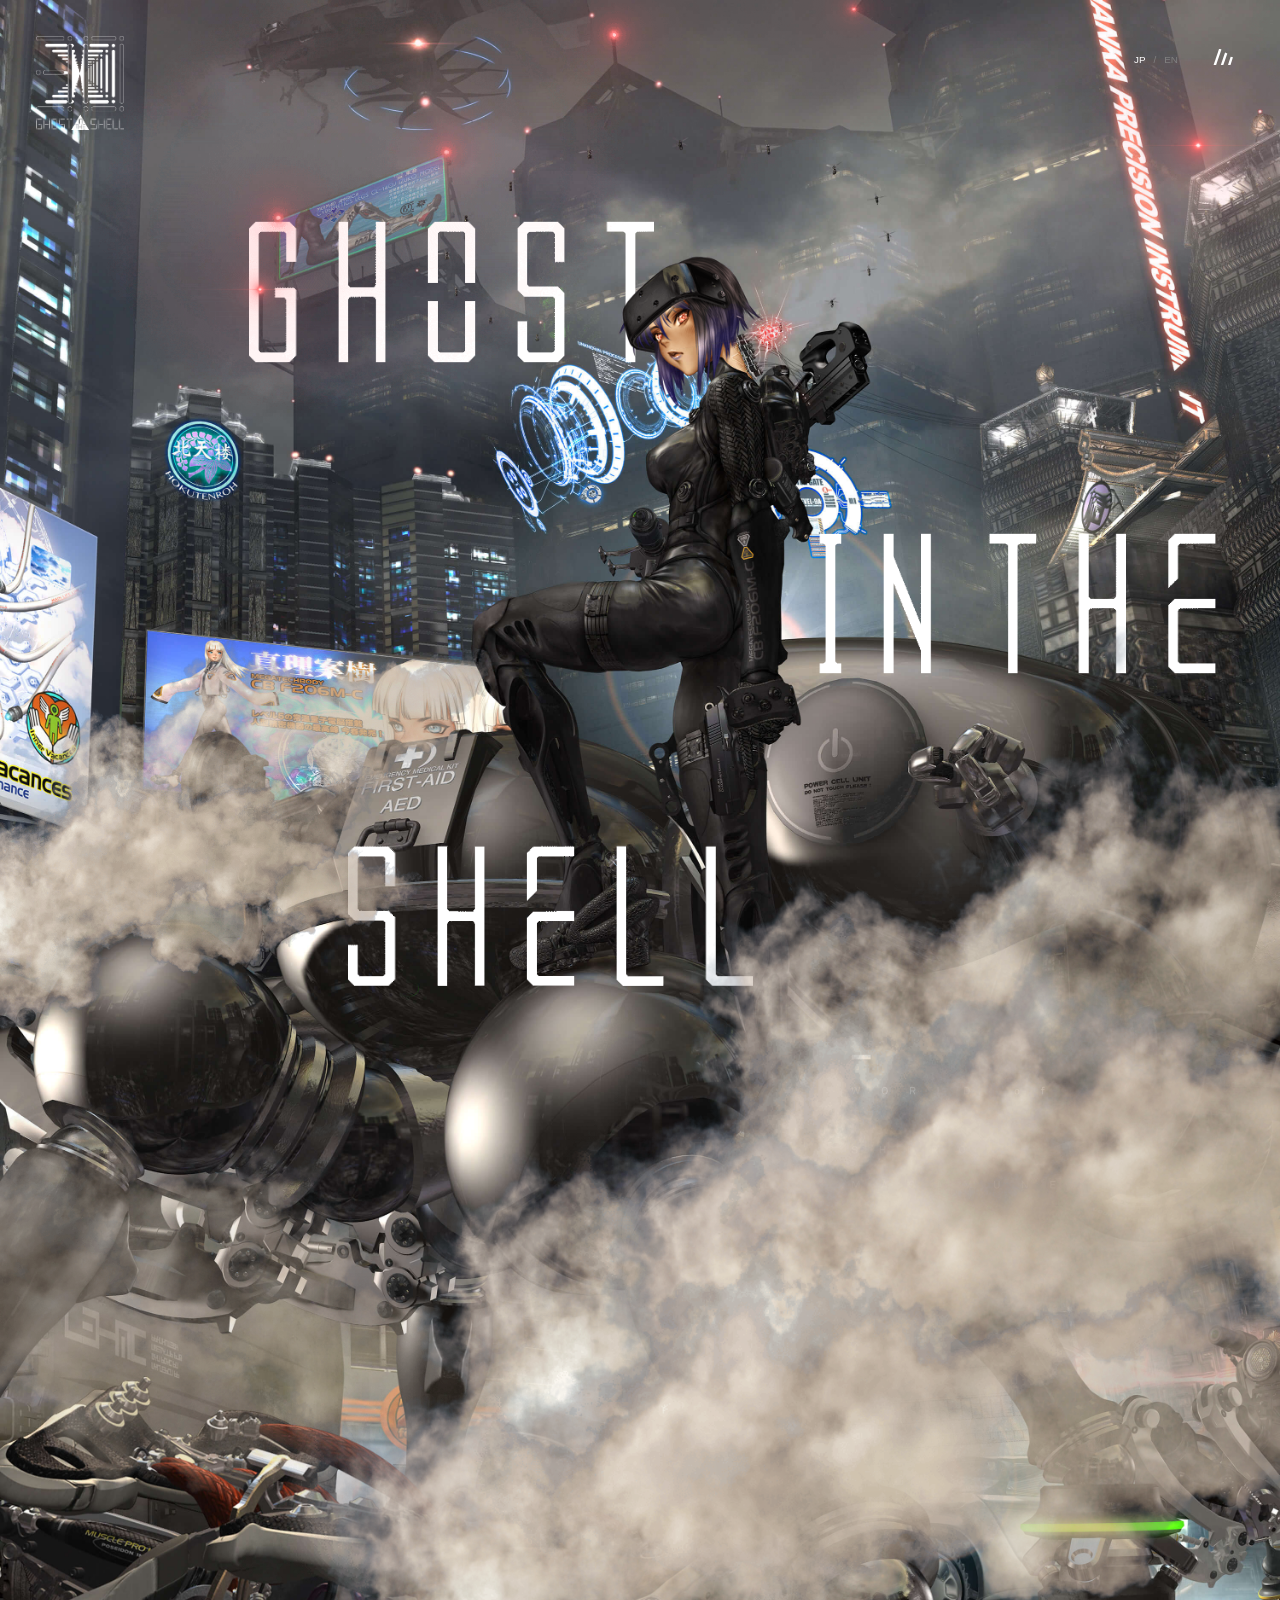
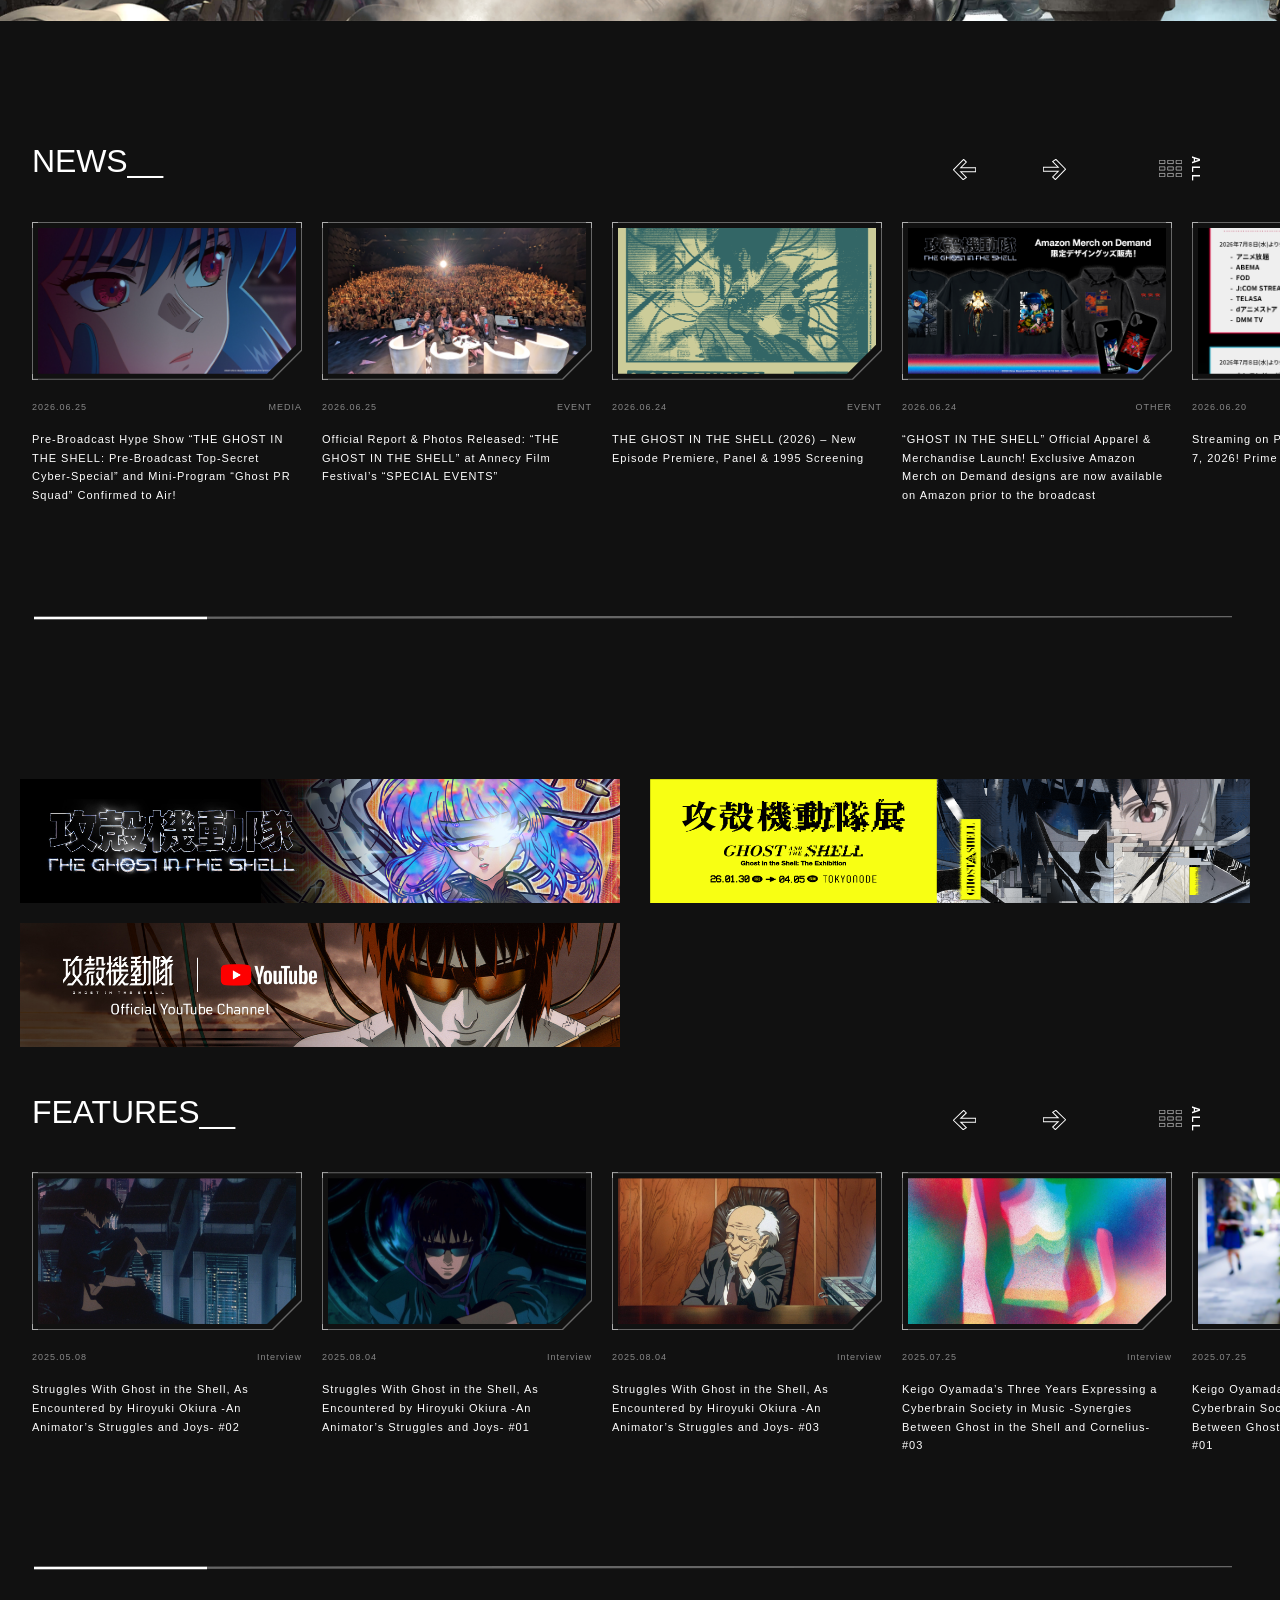
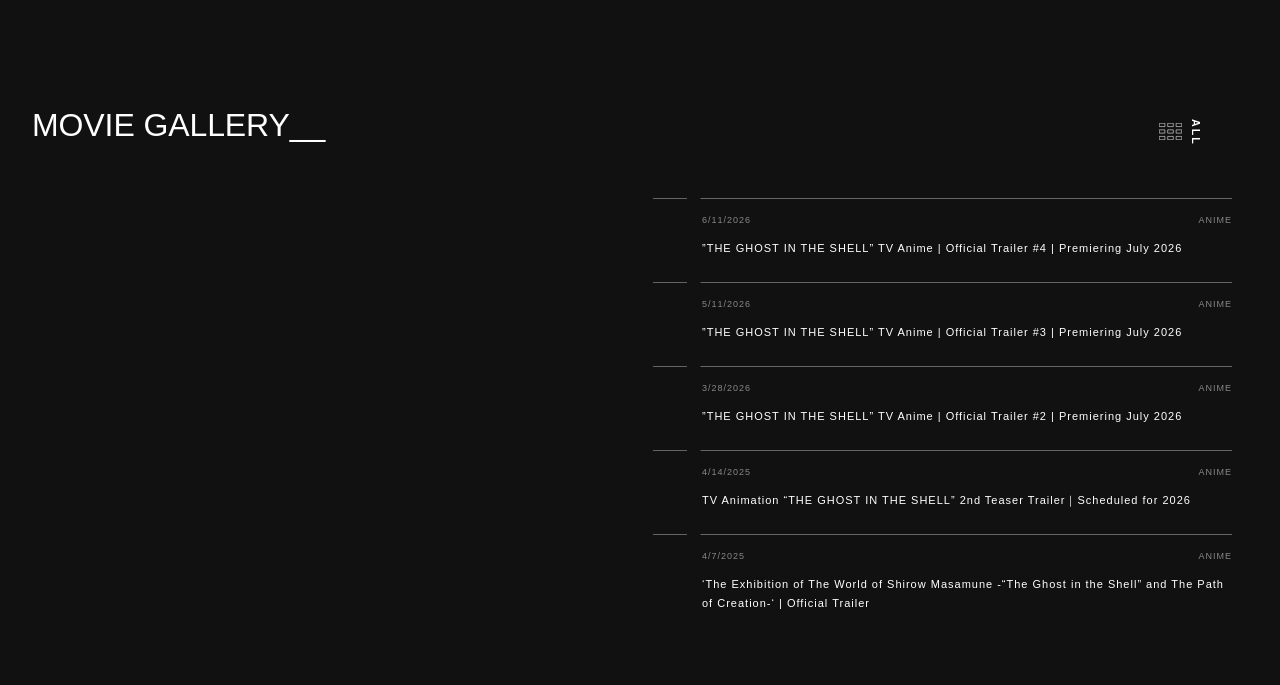
==== index.html @ 7738c3f9 "Add files via upload Initial commit" ====
<!DOCTYPE html>
<html lang="en">

<head>
    <meta charset="UTF-8">
    <meta name="viewport" content="width=device-width, initial-scale=1.0">
    <title>Ghost in the Shell Recreated</title>
    <link rel="stylesheet" href="styles.css">
    <link rel="preconnect" href="https://fonts.googleapis.com">
    <link rel="preconnect" href="https://fonts.gstatic.com" crossorigin>
    <link
        href="https://fonts.googleapis.com/css2?family=Inter:wght@200;400&family=Noto+Sans+JP:wght@400;700&family=Libre+Barcode+128&family=Syncopate:wght@400;700&display=swap"
        rel="stylesheet">
</head>
</head>

<body>

    <!-- шапка сайта    -->
    <header class="headbar">

        <!-- логотип    -->
        <a href=# class=logo>
            <img src="images/logo_30th.png" alt="logo">
        </a>

        <!-- переключатель языка и меню    -->
        <div class="headbuttons">

            <!-- переключатель языка    -->
            <div class="language_switcher">
                <ul>
                    <li><a href="index.html" class="lang_button active">JP</a></li>
                    <li>/</li>
                    <li><a href="en.html" class="lang_button">EN</a></li>
                </ul>
            </div>

            <!-- триггер меню    -->
            <div class="menu">
                <a href="#" class="menu_trigger">
                    <svg width="24" height="16">

                        <line x1="7.28" y1="0" x2="1.6" y2="16.8" stroke="white" stroke-width="2.4" />
                        <line x1="13.2" y1="4" x2="8.8" y2="16.8" stroke="white" stroke-width="2.4" />
                        <line x1="18.8" y1="8" x2="16" y2="16.8" stroke="white" stroke-width="2.4" />
                    </svg>
                </a>
            </div>

        </div>

    </header>

    <!-- обложка -->
    <div class="cover">
        <img class="covermain" src="images/main.jpg">
        <img class="headcover" src="images/parts1.png">
        <img class="lights1" src="images/01.png">
        <img class="lights2" src="images/02.png">
        <img class="lights3" src="images/03.png">
        <img class="lights4" src="images/04.png">
        <img class="lights5" src="images/05.png">
        <div class="title">
            <img class="ghost" src="images/glitch_frame_ghost.png" alt="title1">
            <img class="inthe" src="images/glitch_frame_inthe.png" alt="title2">
            <img class="shell" src="images/glitch_frame_shell.png" alt="title3">
        </div>
        <div class="minititle">
            <svg width="20" height="32">
                <line x1="0" y1="2" x2="19" y2="2" stroke="white" stroke-width="5" />
            </svg>
            <img class="worldof" src="images/worldof.png">
            <img class="shirow" src="images/shirow.png">
            <img class="masamune" src="images/masamune.png">
        </div>
        <div class="smogs">
            <img class="smog1" src="images/smog01.png">
            <img class="smog2" src="images/smog02.png">
            <img class="smog3" src="images/smog03.png">
            <img class="smog4" src="images/smog04.png">
        </div>
    </div>

    <!-- раздел новостей -->
    <section class="news">

        <div class="caruselblock">

            <div class="headofcarusel">
                <div class="htitle">
                    <h2>NEWS__</h2>
                </div>

                <div class="caruselbuttons">
                    <div class="caruselscrollbuttons">
                        <ul>
                            <li>
                                <a class="buttoncaruselprev">
                                    <img src="images/swiper_arrow_prev.svg">
                                </a>
                            </li>
                            <li>
                                <a class="buttoncaruselnext">
                                    <img src="images/swiper_arrow_next.svg">
                                </a>
                            </li>
                        </ul>
                    </div>
                    <div class="caruselcategories">
                        <a>
                            <img src="images/ico_news_article.svg">
                        </a>
                        <span class="caruselall">all</span>
                    </div>
                </div>
            </div>

            <div class="caruselfeed">

                <figure class="card">

                    <div class="cardframe">
                        <div class="cardframein">
                            <img src="images/yokoku_4.jpg">
                        </div>
                        <div class="squaretopright"></div>
                        <div class="squaretopleft"></div>
                        <div class="squarebottom"></div>
                    </div>

                    <figcaption class="cardcaption">
                        <div class="cardtopcaption">
                            <span>2026.06.25</span>
                            <span>MEDIA</span>
                        </div>
                        <p>
                            Pre-Broadcast Hype Show “THE GHOST IN THE SHELL: Pre-Broadcast Top-Secret Cyber-Special” and
                            Mini-Program “Ghost PR Squad” Confirmed to Air!
                        </p>
                    </figcaption>

                </figure>

                <figure class="card">

                    <div class="cardframe">
                        <div class="cardframein">
                            <img src="images/annecy_1.png">
                        </div>
                        <div class="squaretopright"></div>
                        <div class="squaretopleft"></div>
                        <div class="squarebottom"></div>
                    </div>

                    <figcaption class="cardcaption">
                        <div class="cardtopcaption">
                            <span>2026.06.25</span>
                            <span>EVENT</span>
                        </div>
                        <p>
                            Official Report & Photos Released: “THE GHOST IN THE SHELL” at Annecy Film Festival’s
                            “SPECIAL EVENTS”
                        </p>
                    </figcaption>

                </figure>

                <figure class="card">

                    <div class="cardframe">
                        <div class="cardframein">
                            <img src="images/gits-fliers26-4.png">
                        </div>
                        <div class="squaretopright"></div>
                        <div class="squaretopleft"></div>
                        <div class="squarebottom"></div>
                    </div>

                    <figcaption class="cardcaption">
                        <div class="cardtopcaption">
                            <span>2026.06.24</span>
                            <span>EVENT</span>
                        </div>
                        <p>
                            THE GHOST IN THE SHELL (2026) – New Episode Premiere, Panel & 1995 Screening
                        </p>
                    </figcaption>

                </figure>

                <figure class="card">

                    <div class="cardframe">
                        <div class="cardframein">
                            <img src="images/tgits_amzn_merch_ogp-B.png">
                        </div>
                        <div class="squaretopright"></div>
                        <div class="squaretopleft"></div>
                        <div class="squarebottom"></div>
                    </div>

                    <figcaption class="cardcaption">
                        <div class="cardtopcaption">
                            <span>2026.06.24</span>
                            <span>OTHER</span>
                        </div>
                        <p>
                            “GHOST IN THE SHELL” Official Apparel & Merchandise Launch! Exclusive Amazon Merch on Demand
                            designs are now available on Amazon prior to the broadcast
                        </p>
                    </figcaption>

                </figure>

                <figure class="card">

                    <div class="cardframe">
                        <div class="cardframein">
                            <img src="images/HLNJedBbAAAYYbq.jpeg">
                        </div>
                        <div class="squaretopright"></div>
                        <div class="squaretopleft"></div>
                        <div class="squarebottom"></div>
                    </div>

                    <figcaption class="cardcaption">
                        <div class="cardtopcaption">
                            <span>2026.06.20</span>
                            <span>ANIME</span>
                        </div>
                        <p>
                            Streaming on Prime Video Japan Starts July 7, 2026! Prime Video Trailer Revealed!
                        </p>
                    </figcaption>

                </figure>

                <figure class="card">

                    <div class="cardframe">
                        <div class="cardframein">
                            <img src="images/2606GATS_release01.png">
                        </div>
                        <div class="squaretopright"></div>
                        <div class="squaretopleft"></div>
                        <div class="squarebottom"></div>
                    </div>

                    <figcaption class="cardcaption">
                        <div class="cardtopcaption">
                            <span>2026.06.19</span>
                            <span>EVENT</span>
                        </div>
                        <p>
                            “The Ghost in the Shell Exhibition” Kansai Tour: New Merchandise Revealed!
                        </p>
                    </figcaption>

                </figure>

            </div>

            <div>
                <svg class="progressbar">
                    <line class="progressone" x1="2" y1="2" x2="1270"></line>
                    <line class="progresstwo" x1="2" y1="2" x2="175" y2="2"></line>
                </svg>
            </div>
        </div>

    </section>

    <!-- раздел основных ссылок -->
    <section class="links">
        <div class="linktable">
            <div class="firstlink">
                <img src="images/TGITS_banner_1160x240.jpg">
            </div>
            <div class="secondlink">
                <img src="images/image-1-1.png">
            </div>
            <div class="lastlink">
                <img src="images/youtube_banner-2.jpg">
            </div>
        </div>

    </section>

    <!-- раздел групп 
    <section class="series">
        <div class="htitle">
            <h2>SERIES__</h2>
        </div>

        <div class="seriesrow">
            <div class="oneofseries">
                <h3>ORIGINAL COMIC</h3>
                <h4>攻殻機動隊 THE GHOST IN THE SHELL（原作漫画）</h4>
                <img src="images/img01.jpg" width="300px">
            </div>
            <div class="oneofseries">
                <h3>GHOST IN THE SHELL / INNOCENCE</h3>
                <h4>GHOST IN THE SHELL / 攻殻機動隊 ／ イノセンス</h4>
                <img src="images/img02.jpg" width="300px">
            </div>
            <div class="oneofseries">
                <h3>STAND ALONE COMPLEX</h3>
                <h4>攻殻機動隊 STAND ALONE COMPLEX</h4>
                <img src="images/img03.jpg" width="300px">
            </div>
            <div class="oneofseries">
                <h3>ARISE</h3>
                <h4>攻殻機動隊ARISE</h4>
                <img src="images/img04.jpg" width="300px">
            </div>
            <div class="oneofseries">
                <h3>GHOST IN THE SHELL: SAC_2045</h3>
                <h4>攻殻機動隊 SAC_2045</h4>
                <img src="images/img05.jpg" width="300px">
            </div>
            <div class="oneofseries">
                <h3>THE GHOST IN THE SHELL</h3>
                <h4>攻殻機動隊 THE GHOST IN THE SHELL </h4>
                <img src="images/img06.jpg" width="300px">
            </div>
        </div>
    </section>-->

    <!-- раздел особенного-->
    <section class="features">

        <div class="caruselblock">

            <div class="headofcarusel">
                <div class="htitle">
                    <h2>FEATURES__</h2>
                </div>

                <div class="caruselbuttons">
                    <div class="caruselscrollbuttons">
                        <ul>
                            <li>
                                <a class="buttoncaruselprev">
                                    <img src="images/swiper_arrow_prev.svg">
                                </a>
                            </li>
                            <li>
                                <a class="buttoncaruselnext">
                                    <img src="images/swiper_arrow_next.svg">
                                </a>
                            </li>
                        </ul>
                    </div>
                    <div class="caruselcategories">
                        <a>
                            <img src="images/ico_news_article.svg">
                        </a>
                        <span class="caruselall">all</span>
                    </div>
                </div>
            </div>

            <div class="caruselfeed">

                <figure class="card">

                    <div class="cardframe">
                        <div class="cardframein">
                            <img src="images/okiura_GITS17.jpg">
                        </div>
                        <div class="squaretopright"></div>
                        <div class="squaretopleft"></div>
                        <div class="squarebottom"></div>
                    </div>

                    <figcaption class="cardcaption">
                        <div class="cardtopcaption">
                            <span>2025.05.08</span>
                            <span>Interview</span>
                        </div>
                        <p>
                            Struggles With Ghost in the Shell, As Encountered by Hiroyuki Okiura -An Animator’s
                            Struggles and Joys- #02
                        </p>
                    </figcaption>

                </figure>

                <figure class="card">

                    <div class="cardframe">
                        <div class="cardframein">
                            <img src="images/okiura_GITS18.jpg">
                        </div>
                        <div class="squaretopright"></div>
                        <div class="squaretopleft"></div>
                        <div class="squarebottom"></div>
                    </div>

                    <figcaption class="cardcaption">
                        <div class="cardtopcaption">
                            <span>2025.08.04</span>
                            <span>Interview</span>
                        </div>
                        <p>
                            Struggles With Ghost in the Shell, As Encountered by Hiroyuki Okiura -An Animator’s
                            Struggles and Joys- #01
                        </p>
                    </figcaption>

                </figure>

                <figure class="card">

                    <div class="cardframe">
                        <div class="cardframein">
                            <img src="images/okiura_GITS14.png">
                        </div>
                        <div class="squaretopright"></div>
                        <div class="squaretopleft"></div>
                        <div class="squarebottom"></div>
                    </div>

                    <figcaption class="cardcaption">
                        <div class="cardtopcaption">
                            <span>2025.08.04</span>
                            <span>Interview</span>
                        </div>
                        <p>
                            Struggles With Ghost in the Shell, As Encountered by Hiroyuki Okiura -An Animator’s
                            Struggles and Joys- #03
                        </p>
                    </figcaption>

                </figure>

                <figure class="card">

                    <div class="cardframe">
                        <div class="cardframein">
                            <img src="images/JIBUNGAINAI.jpg">
                        </div>
                        <div class="squaretopright"></div>
                        <div class="squaretopleft"></div>
                        <div class="squarebottom"></div>
                    </div>

                    <figcaption class="cardcaption">
                        <div class="cardtopcaption">
                            <span>2025.07.25</span>
                            <span>Interview</span>
                        </div>
                        <p>
                            Keigo Oyamada’s Three Years Expressing a Cyberbrain Society in Music -Synergies Between
                            Ghost in the Shell and Cornelius- #03
                        </p>
                    </figcaption>

                </figure>

                <figure class="card">

                    <div class="cardframe">
                        <div class="cardframein">
                            <img src="images/GITS-ARISE-MV.jpg">
                        </div>
                        <div class="squaretopright"></div>
                        <div class="squaretopleft"></div>
                        <div class="squarebottom"></div>
                    </div>

                    <figcaption class="cardcaption">
                        <div class="cardtopcaption">
                            <span>2025.07.25</span>
                            <span>Interview</span>
                        </div>
                        <p>
                            Keigo Oyamada’s Three Years Expressing a Cyberbrain Society in Music -Synergies Between
                            Ghost in the Shell and Cornelius- #01 </p>
                    </figcaption>

                </figure>

                <figure class="card">

                    <div class="cardframe">
                        <div class="cardframein">
                            <img src="images/CORNELIUS-scaled.jpg">
                        </div>
                        <div class="squaretopright"></div>
                        <div class="squaretopleft"></div>
                        <div class="squarebottom"></div>
                    </div>

                    <figcaption class="cardcaption">
                        <div class="cardtopcaption">
                            <span>2025.07.25</span>
                            <span>Interview</span>
                        </div>
                        <p>
                            Keigo Oyamada’s Three Years Expressing a Cyberbrain Society in Music -Synergies Between
                            Ghost in the Shell and Cornelius- #02
                        </p>
                    </figcaption>

                </figure>
            </div>

            <div>
                <svg class="progressbar">
                    <line class="progressone" x1="2" y1="2" x2="1270"></line>
                    <line class="progresstwo" x1="2" y1="2" x2="175" y2="2"></line>
                </svg>
            </div>
        </div>

    </section>

    <!-- раздел галерея -->
    <section class="gallery">
        <div class="caruselblock">
            <div class="headofcarusel">
                <div class="htitle">
                    <h2>MOVIE GALLERY__</h2>
                </div>
                <div class="caruselbuttons">
                    <div class="caruselscrollbuttons">
                        <div class="caruselcategories">
                            <a>
                                <img src="images/ico_news_article.svg">
                            </a>
                            <span class="caruselall">all</span>
                        </div>
                    </div>
                </div>
            </div>

            <div class="videochoose">
                <div class="video">
                    <iframe src="https://www.youtube.com/embed/2OGEOg3bbIc?si=GJ-wbDVOXFB9ADxf"
                        title="YouTube video player" frameborder="0"
                        allow="accelerometer; autoplay; clipboard-write; encrypted-media; gyroscope; picture-in-picture; web-share"
                        referrerpolicy="strict-origin-when-cross-origin" allowfullscreen></iframe>
                </div>
                <div class="choose">
                    <div class="lineblack">
                        <svg>
                            <line class="blackline" x1="1" y1="0" x2="1" y2="100%"></line>
                        </svg>
                    </div>
                    <svg class="linechoose">
                        <line class="chooseline" x1="1" y1="2" x2="100%" y2="2"></line>
                    </svg>
                    <div class="choosecaption">
                        <div class="choosetopcaption">
                            <span>6/11/2026</span>
                            <span>ANIME</span>
                        </div>
                        <p>
                            ”THE GHOST IN THE SHELL” TV Anime | Official Trailer #4 | Premiering July 2026
                        </p>
                    </div>
                    <svg class="linechoose">
                        <line class="chooseline" x1="1" y1="2" x2="100%" y2="2"></line>
                    </svg>
                    <div class="choosecaption">
                        <div class="choosetopcaption">
                            <span>5/11/2026</span>
                            <span>ANIME</span>
                        </div>
                        <p>
                            ”THE GHOST IN THE SHELL” TV Anime | Official Trailer #3 | Premiering July 2026
                        </p>
                    </div>
                    <svg class="linechoose">
                        <line class="chooseline" x1="1" y1="2" x2="100%" y2="2"></line>
                    </svg>
                    <div class="choosecaption">
                        <div class="choosetopcaption">
                            <span>3/28/2026</span>
                            <span>ANIME</span>
                        </div>
                        <p>
                            ”THE GHOST IN THE SHELL” TV Anime | Official Trailer #2 | Premiering July 2026
                        </p>
                    </div>
                    <svg class="linechoose">
                        <line class="chooseline" x1="1" y1="2" x2="100%" y2="2"></line>
                    </svg>
                    <div class="choosecaption">
                        <div class="choosetopcaption">
                            <span>4/14/2025</span>
                            <span>ANIME</span>
                        </div>
                        <p>
                            TV Animation “THE GHOST IN THE SHELL” 2nd Teaser Trailer｜Scheduled for 2026
                        </p>
                    </div>
                    <svg class="linechoose">
                        <line class="chooseline" x1="1" y1="2" x2="100%" y2="2"></line>
                    </svg>
                    <div class="choosecaption">
                        <div class="choosetopcaption">
                            <span>4/7/2025</span>
                            <span>ANIME</span>
                        </div>
                        <p>
                            ‘The Exhibition of The World of Shirow Masamune -“The Ghost in the Shell” and The Path of
                            Creation-‘ | Official Trailer
                        </p>
                    </div>

                </div>

            </div>
        </div>
    </section>

</body>

</html>
---- styles.css ----
body {
    margin: 0;
    font-family: 'Arial', sans-serif;
    background-color: rgb(17, 17, 17);
    min-height: 3000px;
    padding: 0;
}

/* верхняя панель */
.headbar { 
    position: fixed;
    top: 0;
    left: 0;
    width: 100%;
    box-sizing: border-box;
    height: auto;
    padding: 35.5px 35.5px;
    display: flex;
    justify-content: space-between;
    align-items: top;
    z-index: 1000;
}

.logo img{ 
    position: relative;
    display: block;
    height: 10.5vh;
    width: auto;
}

.headbuttons { 
    position: relative;
    display: flex;
    gap: 35px;
    padding-top: 13px;
    padding-right: 7.5px;
    height: 5vh;
}

.language_switcher ul { 
    position: relative;
    list-style: none;
    margin: 0;
    padding: 0;
    display: flex;
    gap: 8px;
    align-items: center;
    font-size: 1.1vh;
    color: rgb(129, 129, 129);
    padding-top: 5px;
}

.lang_button { 
    color: rgb(129, 129, 129);
    text-decoration: none;
}

.lang_button.active { 
    color: rgb(255, 255, 255);
}


/* постер */
.cover { 
    position: relative;
    width: 100%;
    display: inline-block;
    overflow: hidden;
}

.covermain {
    display: block;
    width: 100%;
    height: auto;
    z-index: 1;
}

.headcover {
    position: absolute;
    top: 0%;
    width: 100%;
    z-index: 3;
}


/* Лампы */
.lights1 {
    position: absolute;
    top: 0%;
    width: 100%;
    z-index: 3;
    animation: 3s blinkfirst infinite;
}

.lights2 {
    position: absolute;
    top: 0%;
    width: 100%;
    z-index: 3;
    animation: 3s blinksecond infinite;
}

.lights3 {
    position: absolute;
    top: 0%;
    width: 100%;
    z-index: 3;
    animation: 3s blinkfirstfast infinite;
}

.lights4 {
    position: absolute;
    top: 0%;
    width: 100%;
    z-index: 3;
    animation: 3s blinksecondfast infinite;
}

.lights5 {
    position: absolute;
    top: 0%;
    width: 100%;
    z-index: 3;
    animation: 3s blinkfirst infinite;
}

@keyframes blinkfirst {
    0%, 35%, 100% {
        opacity: 0%;
    }
    10%  {
        opacity: 100%;
    }
}

@keyframes blinkfirstfast {
    0%, 50%, 87%, 100% {
        opacity: 0%;
    }
    67%  {
        opacity: 100%;
    }
}

@keyframes blinksecond {
    20%, 80%{
        opacity: 0%;    
    }
    90% {
        opacity: 100%;
    }
}

@keyframes blinksecondfast {
    0%, 40%, 75%, 100%{
        opacity: 0%;    
    }
    50% {
        opacity: 100%;
    }
}


/* Надпись ghost in the shell */
.title {
    position: absolute;
    top: 50%;
    left: 50%;
    transform: translate(-50%, -63%);
    z-index: 2;
    display: flex;
    flex-direction: column;
    align-items: center;
}

.title img {
    position: relative;
    width: 63.3%;
    margin-bottom: 26.5%;
}

.ghost {
    position: relative;
    left: -29.5%;
}

.inthe {
    position: relative;
    right: -59%;
}

.shell {
    position: relative;
    left: -14%
}

.minititle {
    position: absolute;
    top: 69.2%;
    left: 74.5%;
    transform: translate(-50%, -50%);
    z-index: 2;
    display: flex;
    flex-direction: column;
    align-items: left;
    width: 16%;
}

.minititle img {
    position: relative;
}

.worldof {
    position: relative;
    margin-bottom: 25%;
}

.shirow {
    position: relative;
    margin-bottom: 13%;
}


/* Дым */
.smogs {
    position: absolute;
    z-index: 4;            
    top: 0;
    left: 0;
    width: 100%;
    height: 100%;          
    pointer-events: none;  

}

.smog1 {
    position: absolute;    
    bottom: -2%;          
    left: -29%;            
    width: 73%;            
    height: auto;          
    transform: rotate(42deg);   
    animation: 7s smoganim infinite;      
}

.smog2 {
    position: absolute;    
    bottom: 35%;          
    left: -10.5%;            
    width: 50%;            
    height: auto;                
    animation: 5s smoganim2 infinite;      
}

.smog3 {
    position: absolute;  
    top: 38%;
    left: 20%;
    width: 120%;            
    height: auto;           
    animation: 10s smoganim3 infinite;      
}

.smog4 {
    position: absolute;  
    top: 53%;
    left: 13%;
    width: 120%;            
    height: auto;             
    animation: 8s smoganim4 infinite;      
}

@keyframes smoganim {
    0%, 100% {
        opacity: 50%;
    }
    50%  {
        opacity: 100%;
    }
}

@keyframes smoganim2 {
    0%, 100% {
        opacity: 10%;
    }
    50%  {
        opacity: 35%;
    }
}

@keyframes smoganim3 {
    0%, 100% {
        opacity: 15%;
    }
    50%  {
        opacity: 35%;
    }
}

@keyframes smoganim4 {
    0%, 100% {
        opacity: 10%;
    }
    50%  {
        opacity: 35%;
    }
}


/* Новости */
.news {
    position: relative;
    width: 100%;
    padding: 92px 27px;
    overflow: hidden;
    height: 550px;
}

.caruselblock {
    position: relative;
    width: 100%;
    margin: 0 auto;
    box-sizing: border-box;
    max-width: 1270px;
}

.headofcarusel {
    display: flex;
    justify-content: space-between;
    align-items: center;
    position: relative;
    padding-right: 90px;
    gap: 350px
}

.htitle {
    position: relative;
    display: flex;
    align-items: center;
    margin-bottom: 15px;
    color: white;
}

.htitle h2 {
    font-family: "Syncopate",sans-serif;
    font-size: 24pt;
    font-weight: 500;
    letter-spacing: -0.1px;
}

.caruselbuttons {
    position: relative;
    display: flex;
    align-items: center;
    gap: 70px;
    flex-shrink: 0;
    color: white;
}

.caruselscrollbuttons ul {
    font-size: 0;
    display: flex;
    list-style: none;
    margin: 0;
    padding: 0;
    gap: 45px;
}

.caruselscrollbuttons img {
    width: 50%;
    height: auto;
}

.caruselcategories {
    display: flex;
}

.caruselcategories img {
    width: 55%;
    transform: translate(0px, 4px);
}

.caruselall {
    text-transform: uppercase;
    font-size: 8pt;
    font-weight: 700;
    writing-mode: vertical-lr;
    transform: translate(-10px);
    letter-spacing: 2px;
}

.caruselfeed {
    display: flex;
    justify-content: flex-start;
    gap: 20px;
    overflow-x: visible;
}

.card {
    margin: 0;
    color: white;
    font-family: sans-serif;
    flex-shrink: 0;
    width: 270px;
}

.cardframe {
    position: relative;
    background-color: #666;
    padding: 1px;
    margin-bottom: 20px;
    clip-path: polygon(0 0, 100% 0, 100% calc(100% - 29px), calc(100% - 29px) 100%, 0 100%);
}

.cardframein {
    background-color: rgb(17, 17, 17);
    padding: 5px;
    clip-path: polygon(0 0, 100% 0, 100% calc(100% - 29px), calc(100% - 29px) 100%, 0 100%);
}

.cardframein img {
    display: block;
    width: 100%;
    height: 145.8px;
    object-fit: cover;
    clip-path: polygon(0 0, 100% 0, 100% calc(100% - 29px), calc(100% - 29px) 100%, 0 100%);
}

.squaretopright {
    border: none;
    border-top: 1px solid rgb(174, 174, 174);
    border-right: 1px solid rgb(174, 174, 174);
    position: absolute;
    width: 5px;
    height: 5px;
    z-index: 10;
    top: 0;
    right: 0;
}

.squaretopleft {
    border: none;
    border-top: 1px solid rgb(174, 174, 174);
    border-left: 1px solid rgb(174, 174, 174);
    position: absolute;
    width: 5px;
    height: 5px;
    z-index: 10;
    top: 0;
    left: 0;
}

.squarebottom {
    border: none;
    border-bottom: 1px solid rgb(174, 174, 174);
    border-left: 1px solid rgb(174, 174, 174);
    position: absolute;
    width: 5px;
    height: 5px;
    z-index: 10;
    bottom: 0;
    left: 0;
}

.cardtopcaption {
    display: flex;
    justify-content: space-between;
    color: #888;
    font-size: 9px;
    margin-bottom: 15px;
}

.cardcaption {
    font-size: 11px;
    font-weight: normal;
    line-height: 1.7;
    letter-spacing: 1px;
    margin: 0;
}

.progressbar {
    width: 1200px;
    height: 10px;
    padding: 100px 0px;
}

.progressone {
    stroke: #666;
    stroke-width: 2.4;
}

.progresstwo {
        stroke: white;
    stroke-width: 2.4;
}

/* ссылки */
.links {
    position: relative;
    width: 100%;
    overflow: hidden;
    display: flex;
    justify-content: center;
    align-items: center;
    box-sizing: border-box;
    padding: 20px;
}

.linktable {
    display: grid;
    grid-template-columns: repeat(2, 1fr);
    gap: 20px;
    width: 100%;
    max-width: 1270px;
}

.linktable img {
    width: 100%;
    max-width: 600px;
    height: auto;
    display: block;
}

/* группы 
.series {
    width: 100%;
    padding: 130px 27px;
    overflow: hidden;
}

.seriesrow {
    display: grid;
}

.oneofseries {
    display: flex;
}*/


/* Особое */
.features {
    width: 100%;
    padding: 0px 27px;
    overflow: hidden;
}


/* Галерея */
.gallery {
    width: 100%;
    padding: 0px 27px;
    overflow: hidden;
}

.videochoose {
    display: flex;
    height: 500px;
    gap: 40px;
}

.video {
    flex: 1;
    display: block;
}

.video iframe{
    width: 100%;
    aspect-ratio: 16 / 9;
}

.choose {
    flex: 1;
    overflow: hidden;
    position: relative;
    padding-right: 70px;
}

.linechoose {
    width: 100%;
    height: 2px;
}

.chooseline {
    width: 600px;
    height: 2px;
    stroke: rgb(129, 129, 129);
    stroke-width: 1.5;
}

.choosetopcaption {
    display: flex;
    justify-content: space-between;
    color: #888;
    font-size: 9px;
}

.choosecaption {
    font-size: 11px;
    font-weight: normal;
    line-height: 1.7;
    letter-spacing: 1px;
    margin: 10px 0px 0px 50px;
    color: white;
}

.lineblack {
    position: absolute;
    width: 40px;
    height: 100%;
    top: 0;
    left: 35px;
    z-index: 10;
}

.lineblack svg {
    width: 100%;
    height: 100%;
    display: block;
}

.blackline {
    stroke: rgb(17, 17, 17);
    stroke-width: 25;
}
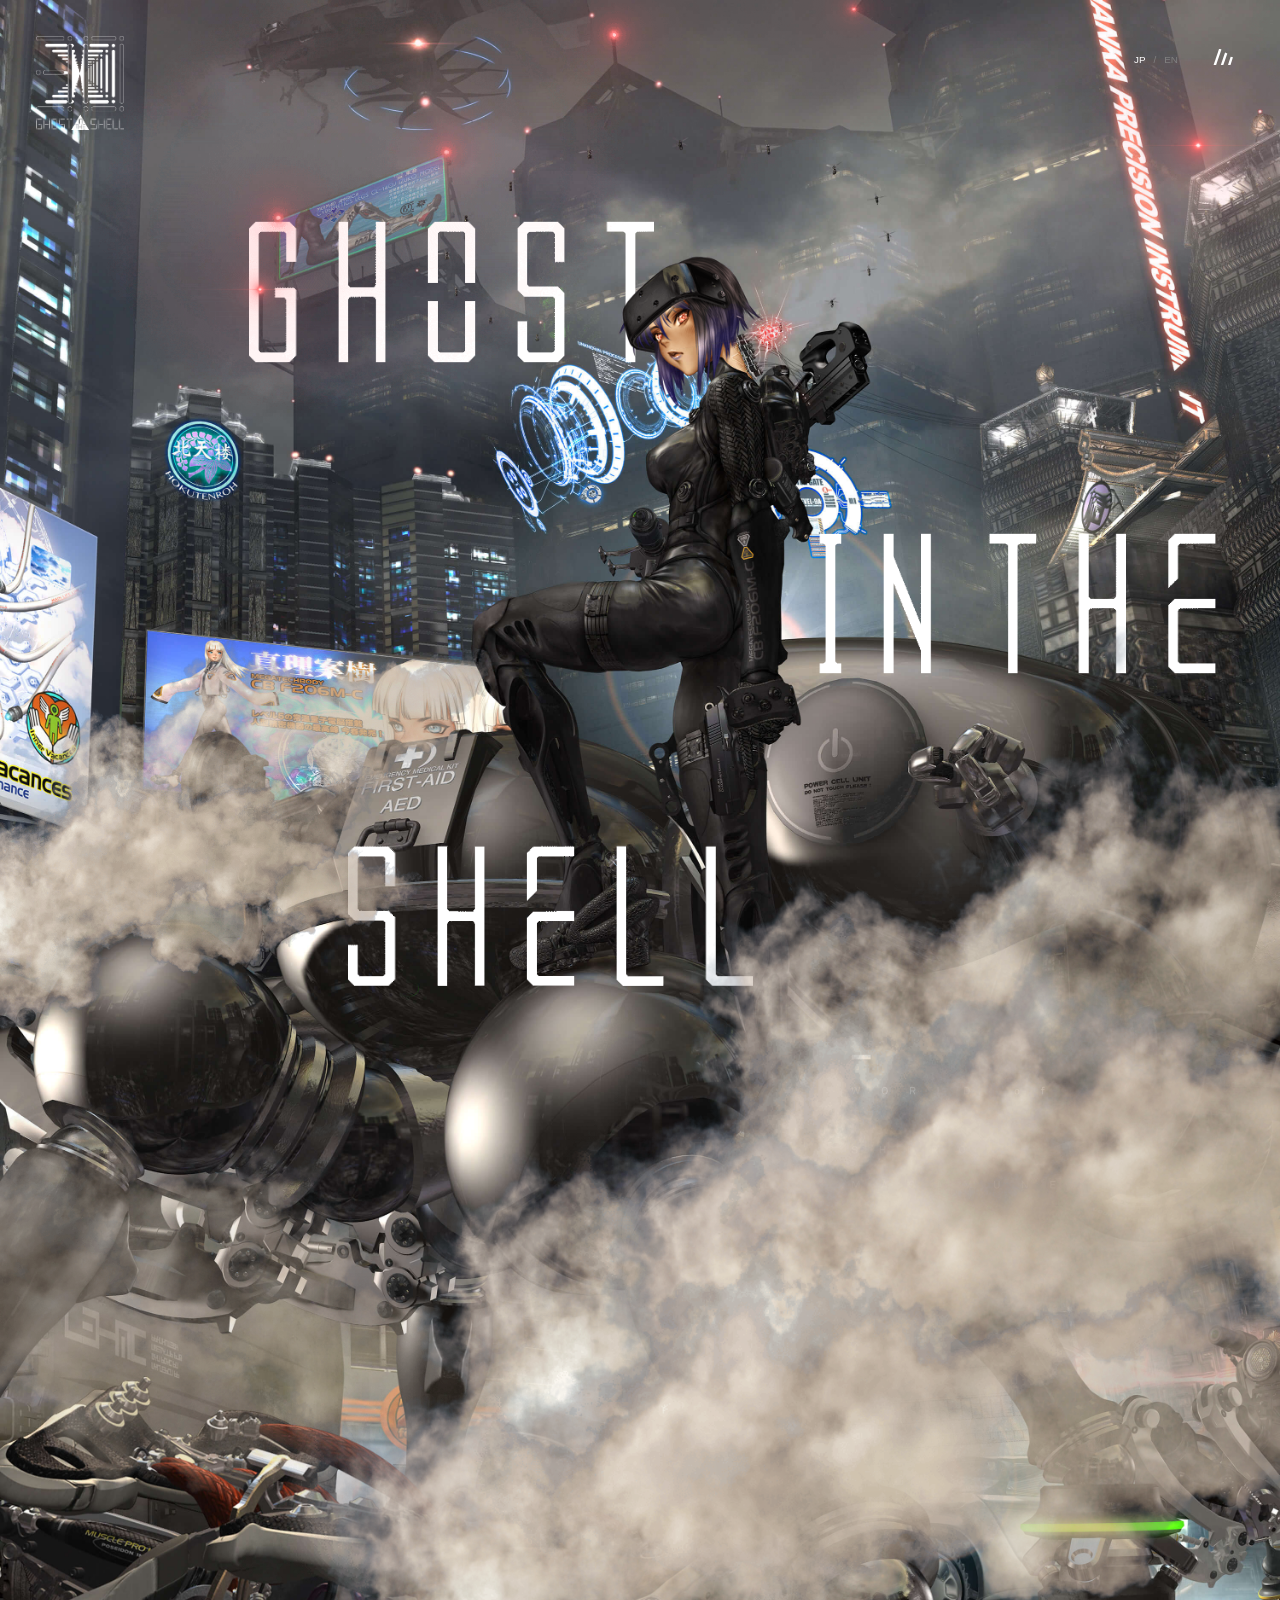
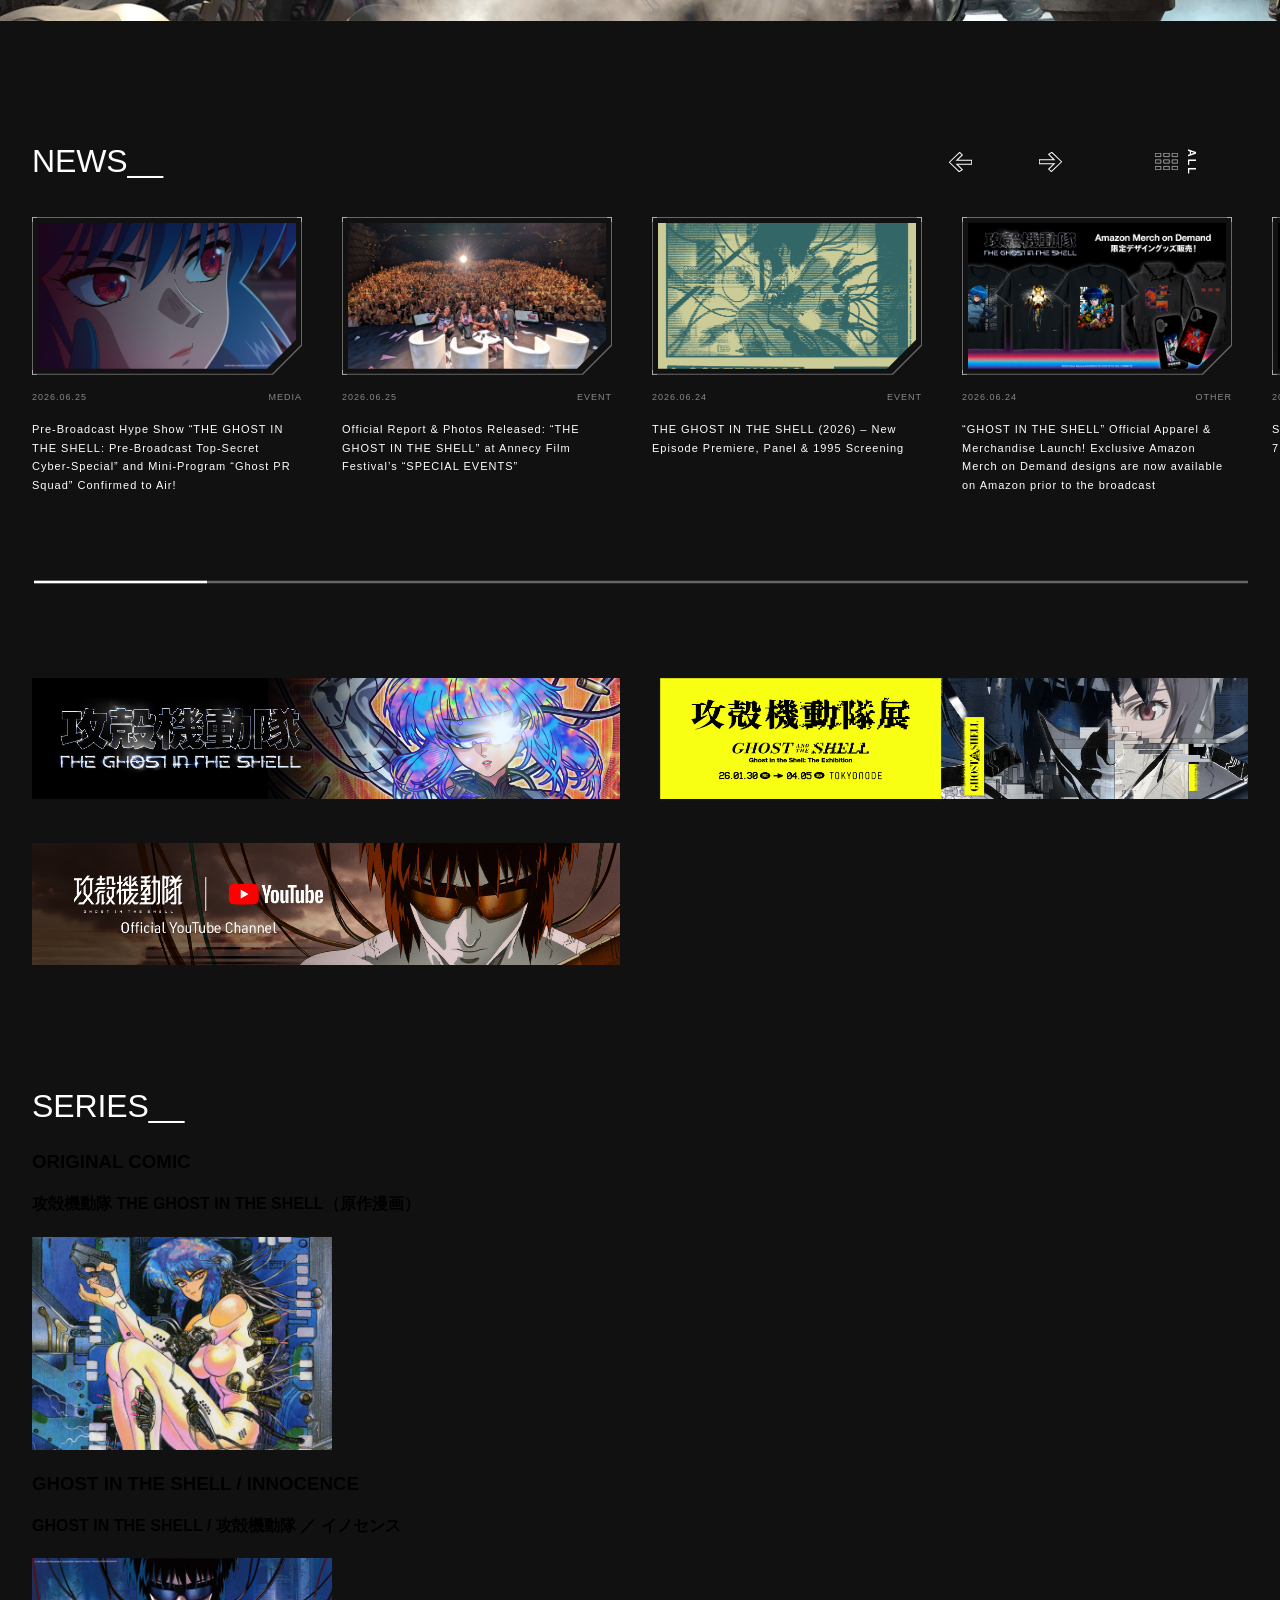
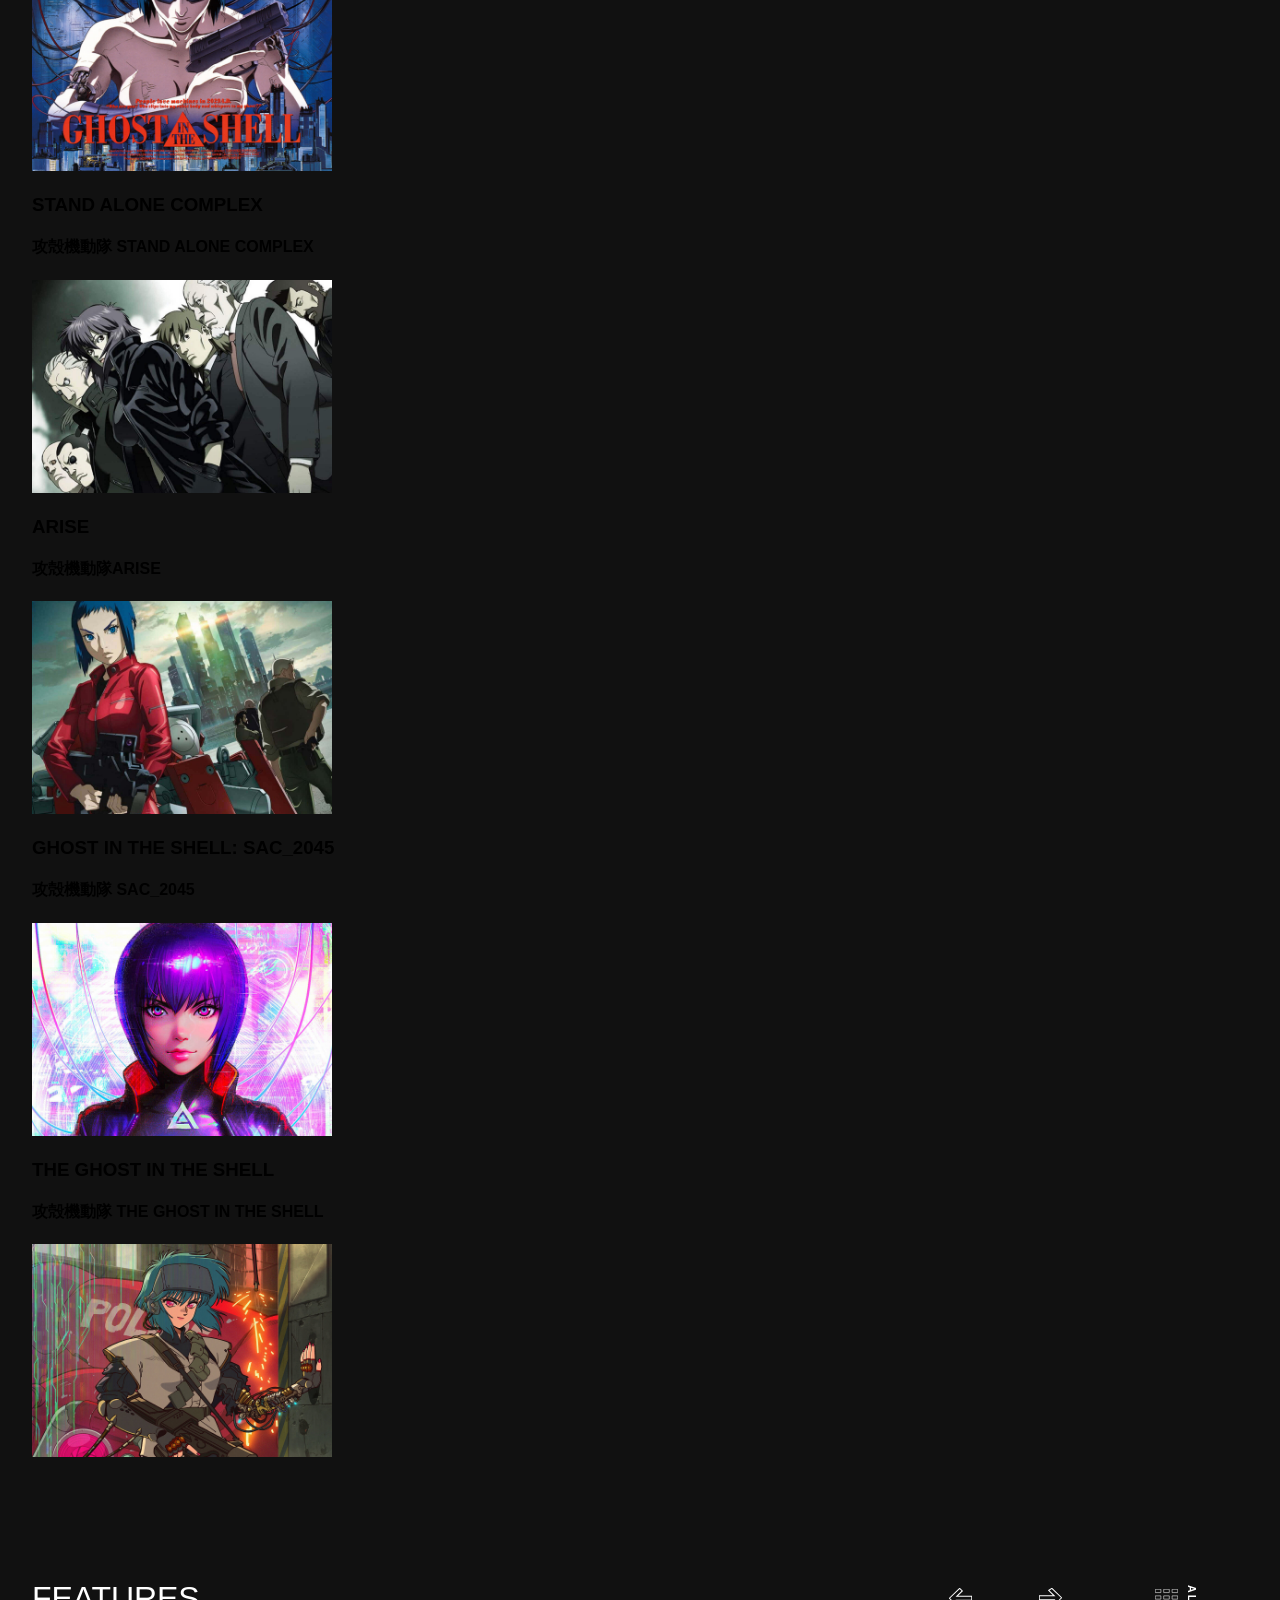
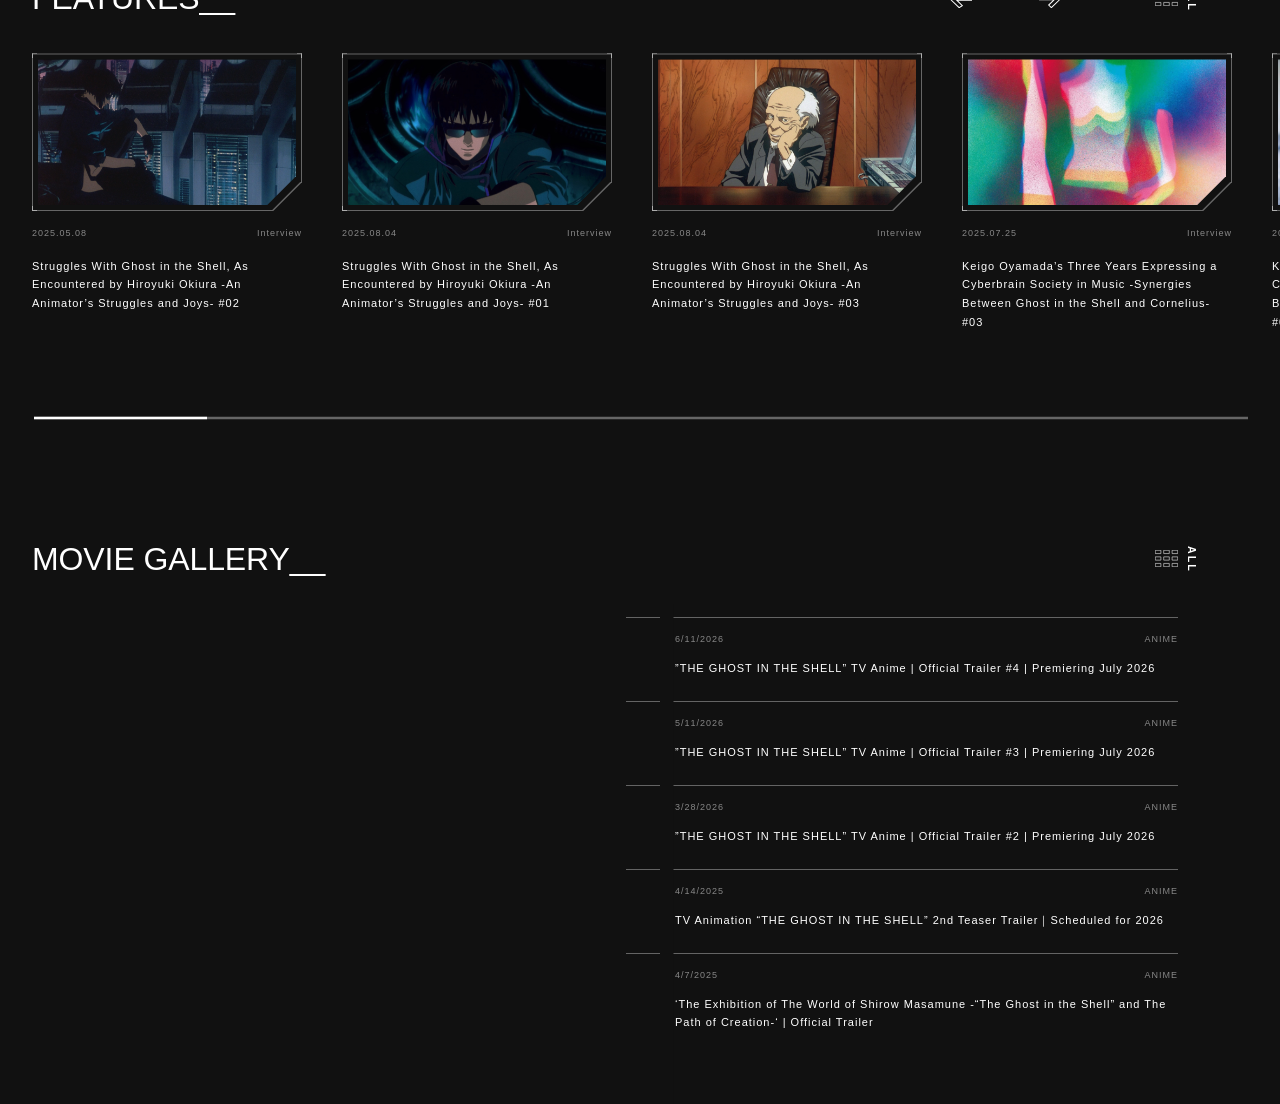
==== commit 9a66964e: "Add files via upload Improvements:  -The code has become cleaner and more readable, thx gemini. -E" ====
--- a/index.html
+++ b/index.html
@@ -12,22 +12,15 @@
         href="https://fonts.googleapis.com/css2?family=Inter:wght@200;400&family=Noto+Sans+JP:wght@400;700&family=Libre+Barcode+128&family=Syncopate:wght@400;700&display=swap"
         rel="stylesheet">
 </head>
-</head>
 
 <body>
 
-    <!-- шапка сайта    -->
+    <!-- фиксированная верхняя панель -->
     <header class="headbar">
-
-        <!-- логотип    -->
-        <a href=# class=logo>
+        <a href="#" class="logo">
             <img src="images/logo_30th.png" alt="logo">
         </a>
-
-        <!-- переключатель языка и меню    -->
         <div class="headbuttons">
-
-            <!-- переключатель языка    -->
             <div class="language_switcher">
                 <ul>
                     <li><a href="index.html" class="lang_button active">JP</a></li>
@@ -35,32 +28,27 @@
                     <li><a href="en.html" class="lang_button">EN</a></li>
                 </ul>
             </div>
-
-            <!-- триггер меню    -->
             <div class="menu">
                 <a href="#" class="menu_trigger">
                     <svg width="24" height="16">
-
                         <line x1="7.28" y1="0" x2="1.6" y2="16.8" stroke="white" stroke-width="2.4" />
                         <line x1="13.2" y1="4" x2="8.8" y2="16.8" stroke="white" stroke-width="2.4" />
                         <line x1="18.8" y1="8" x2="16" y2="16.8" stroke="white" stroke-width="2.4" />
                     </svg>
                 </a>
             </div>
-
-        </div>
-
+        </div>
     </header>
 
-    <!-- обложка -->
+    <!-- Постер -->
     <div class="cover">
-        <img class="covermain" src="images/main.jpg">
-        <img class="headcover" src="images/parts1.png">
-        <img class="lights1" src="images/01.png">
-        <img class="lights2" src="images/02.png">
-        <img class="lights3" src="images/03.png">
-        <img class="lights4" src="images/04.png">
-        <img class="lights5" src="images/05.png">
+        <img class="covermain" src="images/main.jpg" alt="Main Cover">
+        <img class="headcover" src="images/parts1.png" alt="Parts">
+        <img class="lights1" src="images/01.png" alt="Light 1">
+        <img class="lights2" src="images/02.png" alt="Light 2">
+        <img class="lights3" src="images/03.png" alt="Light 3">
+        <img class="lights4" src="images/04.png" alt="Light 4">
+        <img class="lights5" src="images/05.png" alt="Light 5">
         <div class="title">
             <img class="ghost" src="images/glitch_frame_ghost.png" alt="title1">
             <img class="inthe" src="images/glitch_frame_inthe.png" alt="title2">
@@ -70,46 +58,43 @@
             <svg width="20" height="32">
                 <line x1="0" y1="2" x2="19" y2="2" stroke="white" stroke-width="5" />
             </svg>
-            <img class="worldof" src="images/worldof.png">
-            <img class="shirow" src="images/shirow.png">
-            <img class="masamune" src="images/masamune.png">
+            <img class="worldof" src="images/worldof.png" alt="World Of">
+            <img class="shirow" src="images/shirow.png" alt="Shirow">
+            <img class="masamune" src="images/masamune.png" alt="Masamune">
         </div>
         <div class="smogs">
-            <img class="smog1" src="images/smog01.png">
-            <img class="smog2" src="images/smog02.png">
-            <img class="smog3" src="images/smog03.png">
-            <img class="smog4" src="images/smog04.png">
+            <img class="smog1" src="images/smog01.png" alt="Smog 1">
+            <img class="smog2" src="images/smog02.png" alt="Smog 2">
+            <img class="smog3" src="images/smog03.png" alt="Smog 3">
+            <img class="smog4" src="images/smog04.png" alt="Smog 4">
         </div>
     </div>
 
     <!-- раздел новостей -->
     <section class="news">
-
-        <div class="caruselblock">
-
+        <div class="container">
             <div class="headofcarusel">
                 <div class="htitle">
                     <h2>NEWS__</h2>
                 </div>
-
                 <div class="caruselbuttons">
                     <div class="caruselscrollbuttons">
                         <ul>
                             <li>
-                                <a class="buttoncaruselprev">
-                                    <img src="images/swiper_arrow_prev.svg">
+                                <a href="#" class="buttoncaruselprev">
+                                    <img src="images/swiper_arrow_prev.svg" alt="Prev">
                                 </a>
                             </li>
                             <li>
-                                <a class="buttoncaruselnext">
-                                    <img src="images/swiper_arrow_next.svg">
+                                <a href="#" class="buttoncaruselnext">
+                                    <img src="images/swiper_arrow_next.svg" alt="Next">
                                 </a>
                             </li>
                         </ul>
                     </div>
                     <div class="caruselcategories">
-                        <a>
-                            <img src="images/ico_news_article.svg">
+                        <a href="#">
+                            <img src="images/ico_news_article.svg" alt="News Article">
                         </a>
                         <span class="caruselall">all</span>
                     </div>
@@ -117,502 +102,436 @@
             </div>
 
             <div class="caruselfeed">
-
                 <figure class="card">
-
                     <div class="cardframe">
                         <div class="cardframein">
-                            <img src="images/yokoku_4.jpg">
+                            <img src="images/yokoku_4.jpg" alt="News Image">
                         </div>
                         <div class="squaretopright"></div>
                         <div class="squaretopleft"></div>
                         <div class="squarebottom"></div>
                     </div>
-
                     <figcaption class="cardcaption">
                         <div class="cardtopcaption">
                             <span>2026.06.25</span>
                             <span>MEDIA</span>
                         </div>
-                        <p>
-                            Pre-Broadcast Hype Show “THE GHOST IN THE SHELL: Pre-Broadcast Top-Secret Cyber-Special” and
-                            Mini-Program “Ghost PR Squad” Confirmed to Air!
-                        </p>
+                        <p>Pre-Broadcast Hype Show “THE GHOST IN THE SHELL: Pre-Broadcast Top-Secret Cyber-Special” and
+                            Mini-Program “Ghost PR Squad” Confirmed to Air!</p>
                     </figcaption>
-
                 </figure>
 
                 <figure class="card">
-
                     <div class="cardframe">
                         <div class="cardframein">
-                            <img src="images/annecy_1.png">
+                            <img src="images/annecy_1.png" alt="News Image">
                         </div>
                         <div class="squaretopright"></div>
                         <div class="squaretopleft"></div>
                         <div class="squarebottom"></div>
                     </div>
-
                     <figcaption class="cardcaption">
                         <div class="cardtopcaption">
                             <span>2026.06.25</span>
                             <span>EVENT</span>
                         </div>
-                        <p>
-                            Official Report & Photos Released: “THE GHOST IN THE SHELL” at Annecy Film Festival’s
-                            “SPECIAL EVENTS”
-                        </p>
+                        <p>Official Report & Photos Released: “THE GHOST IN THE SHELL” at Annecy Film Festival’s
+                            “SPECIAL EVENTS”</p>
                     </figcaption>
-
                 </figure>
 
                 <figure class="card">
-
                     <div class="cardframe">
                         <div class="cardframein">
-                            <img src="images/gits-fliers26-4.png">
+                            <img src="images/gits-fliers26-4.png" alt="News Image">
                         </div>
                         <div class="squaretopright"></div>
                         <div class="squaretopleft"></div>
                         <div class="squarebottom"></div>
                     </div>
-
                     <figcaption class="cardcaption">
                         <div class="cardtopcaption">
                             <span>2026.06.24</span>
                             <span>EVENT</span>
                         </div>
-                        <p>
-                            THE GHOST IN THE SHELL (2026) – New Episode Premiere, Panel & 1995 Screening
-                        </p>
+                        <p>THE GHOST IN THE SHELL (2026) – New Episode Premiere, Panel & 1995 Screening</p>
                     </figcaption>
-
                 </figure>
 
                 <figure class="card">
-
                     <div class="cardframe">
                         <div class="cardframein">
-                            <img src="images/tgits_amzn_merch_ogp-B.png">
+                            <img src="images/tgits_amzn_merch_ogp-B.png" alt="News Image">
                         </div>
                         <div class="squaretopright"></div>
                         <div class="squaretopleft"></div>
                         <div class="squarebottom"></div>
                     </div>
-
                     <figcaption class="cardcaption">
                         <div class="cardtopcaption">
                             <span>2026.06.24</span>
                             <span>OTHER</span>
                         </div>
-                        <p>
-                            “GHOST IN THE SHELL” Official Apparel & Merchandise Launch! Exclusive Amazon Merch on Demand
-                            designs are now available on Amazon prior to the broadcast
-                        </p>
+                        <p>“GHOST IN THE SHELL” Official Apparel & Merchandise Launch! Exclusive Amazon Merch on Demand
+                            designs are now available on Amazon prior to the broadcast</p>
                     </figcaption>
-
                 </figure>
 
                 <figure class="card">
-
                     <div class="cardframe">
                         <div class="cardframein">
-                            <img src="images/HLNJedBbAAAYYbq.jpeg">
+                            <img src="images/HLNJedBbAAAYYbq.jpeg" alt="News Image">
                         </div>
                         <div class="squaretopright"></div>
                         <div class="squaretopleft"></div>
                         <div class="squarebottom"></div>
                     </div>
-
                     <figcaption class="cardcaption">
                         <div class="cardtopcaption">
                             <span>2026.06.20</span>
                             <span>ANIME</span>
                         </div>
-                        <p>
-                            Streaming on Prime Video Japan Starts July 7, 2026! Prime Video Trailer Revealed!
-                        </p>
+                        <p>Streaming on Prime Video Japan Starts July 7, 2026! Prime Video Trailer Revealed!</p>
                     </figcaption>
-
                 </figure>
 
                 <figure class="card">
-
                     <div class="cardframe">
                         <div class="cardframein">
-                            <img src="images/2606GATS_release01.png">
+                            <img src="images/2606GATS_release01.png" alt="News Image">
                         </div>
                         <div class="squaretopright"></div>
                         <div class="squaretopleft"></div>
                         <div class="squarebottom"></div>
                     </div>
-
                     <figcaption class="cardcaption">
                         <div class="cardtopcaption">
                             <span>2026.06.19</span>
                             <span>EVENT</span>
                         </div>
-                        <p>
-                            “The Ghost in the Shell Exhibition” Kansai Tour: New Merchandise Revealed!
-                        </p>
+                        <p>“The Ghost in the Shell Exhibition” Kansai Tour: New Merchandise Revealed!</p>
                     </figcaption>
-
                 </figure>
-
-            </div>
-
-            <div>
-                <svg class="progressbar">
-                    <line class="progressone" x1="2" y1="2" x2="1270"></line>
+            </div>
+
+            <div class="progressbar">
+                <svg width="100%" height="10px">
+                    <line class="progressone" x1="2" y1="2" x2="1270" y2="2"></line>
                     <line class="progresstwo" x1="2" y1="2" x2="175" y2="2"></line>
                 </svg>
             </div>
         </div>
-
     </section>
 
-    <!-- раздел основных ссылок -->
+    <!-- раздел ссылок -->
     <section class="links">
-        <div class="linktable">
-            <div class="firstlink">
-                <img src="images/TGITS_banner_1160x240.jpg">
-            </div>
-            <div class="secondlink">
-                <img src="images/image-1-1.png">
-            </div>
-            <div class="lastlink">
-                <img src="images/youtube_banner-2.jpg">
-            </div>
-        </div>
-
+        <div class="container">
+            <div class="linktable">
+                <div>
+                    <img src="images/TGITS_banner_1160x240.jpg" alt="Link 1">
+                </div>
+                <div>
+                    <img src="images/image-1-1.png" alt="Link 2">
+                </div>
+                <div>
+                    <img src="images/youtube_banner-2.jpg" alt="Link 3">
+                </div>
+            </div>
+        </div>
     </section>
 
-    <!-- раздел групп 
+    <!-- раздел серий -->
     <section class="series">
-        <div class="htitle">
-            <h2>SERIES__</h2>
-        </div>
-
-        <div class="seriesrow">
-            <div class="oneofseries">
-                <h3>ORIGINAL COMIC</h3>
-                <h4>攻殻機動隊 THE GHOST IN THE SHELL（原作漫画）</h4>
-                <img src="images/img01.jpg" width="300px">
-            </div>
-            <div class="oneofseries">
-                <h3>GHOST IN THE SHELL / INNOCENCE</h3>
-                <h4>GHOST IN THE SHELL / 攻殻機動隊 ／ イノセンス</h4>
-                <img src="images/img02.jpg" width="300px">
-            </div>
-            <div class="oneofseries">
-                <h3>STAND ALONE COMPLEX</h3>
-                <h4>攻殻機動隊 STAND ALONE COMPLEX</h4>
-                <img src="images/img03.jpg" width="300px">
-            </div>
-            <div class="oneofseries">
-                <h3>ARISE</h3>
-                <h4>攻殻機動隊ARISE</h4>
-                <img src="images/img04.jpg" width="300px">
-            </div>
-            <div class="oneofseries">
-                <h3>GHOST IN THE SHELL: SAC_2045</h3>
-                <h4>攻殻機動隊 SAC_2045</h4>
-                <img src="images/img05.jpg" width="300px">
-            </div>
-            <div class="oneofseries">
-                <h3>THE GHOST IN THE SHELL</h3>
-                <h4>攻殻機動隊 THE GHOST IN THE SHELL </h4>
-                <img src="images/img06.jpg" width="300px">
-            </div>
-        </div>
-    </section>-->
-
-    <!-- раздел особенного-->
+        <div class="container">
+            <div class="htitle">
+                <h2>SERIES__</h2>
+            </div>
+            <div class="seriesrow">
+                <div class="oneofseries">
+                    <h3>ORIGINAL COMIC</h3>
+                    <h4>攻殻機動隊 THE GHOST IN THE SHELL（原作漫画）</h4>
+                    <img src="images/img01.jpg" width="300" alt="Series 1">
+                </div>
+                <div class="oneofseries">
+                    <h3>GHOST IN THE SHELL / INNOCENCE</h3>
+                    <h4>GHOST IN THE SHELL / 攻殻機動隊 ／ イノセンス</h4>
+                    <img src="images/img02.jpg" width="300" alt="Series 2">
+                </div>
+                <div class="oneofseries">
+                    <h3>STAND ALONE COMPLEX</h3>
+                    <h4>攻殻機動隊 STAND ALONE COMPLEX</h4>
+                    <img src="images/img03.jpg" width="300" alt="Series 3">
+                </div>
+                <div class="oneofseries">
+                    <h3>ARISE</h3>
+                    <h4>攻殻機動隊ARISE</h4>
+                    <img src="images/img04.jpg" width="300" alt="Series 4">
+                </div>
+                <div class="oneofseries">
+                    <h3>GHOST IN THE SHELL: SAC_2045</h3>
+                    <h4>攻殻機動隊 SAC_2045</h4>
+                    <img src="images/img05.jpg" width="300" alt="Series 5">
+                </div>
+                <div class="oneofseries">
+                    <h3>THE GHOST IN THE SHELL</h3>
+                    <h4>攻殻機動隊 THE GHOST IN THE SHELL </h4>
+                    <img src="images/img06.jpg" width="300" alt="Series 6">
+                </div>
+            </div>
+        </div>
+    </section>
+
+    <!-- раздел особого -->
     <section class="features">
-
-        <div class="caruselblock">
-
-            <div class="headofcarusel">
-                <div class="htitle">
-                    <h2>FEATURES__</h2>
-                </div>
-
-                <div class="caruselbuttons">
-                    <div class="caruselscrollbuttons">
-                        <ul>
-                            <li>
-                                <a class="buttoncaruselprev">
-                                    <img src="images/swiper_arrow_prev.svg">
-                                </a>
-                            </li>
-                            <li>
-                                <a class="buttoncaruselnext">
-                                    <img src="images/swiper_arrow_next.svg">
-                                </a>
-                            </li>
-                        </ul>
-                    </div>
-                    <div class="caruselcategories">
-                        <a>
-                            <img src="images/ico_news_article.svg">
-                        </a>
-                        <span class="caruselall">all</span>
-                    </div>
-                </div>
-            </div>
-
-            <div class="caruselfeed">
-
-                <figure class="card">
-
-                    <div class="cardframe">
-                        <div class="cardframein">
-                            <img src="images/okiura_GITS17.jpg">
-                        </div>
-                        <div class="squaretopright"></div>
-                        <div class="squaretopleft"></div>
-                        <div class="squarebottom"></div>
-                    </div>
-
-                    <figcaption class="cardcaption">
-                        <div class="cardtopcaption">
-                            <span>2025.05.08</span>
-                            <span>Interview</span>
-                        </div>
-                        <p>
-                            Struggles With Ghost in the Shell, As Encountered by Hiroyuki Okiura -An Animator’s
-                            Struggles and Joys- #02
-                        </p>
-                    </figcaption>
-
-                </figure>
-
-                <figure class="card">
-
-                    <div class="cardframe">
-                        <div class="cardframein">
-                            <img src="images/okiura_GITS18.jpg">
-                        </div>
-                        <div class="squaretopright"></div>
-                        <div class="squaretopleft"></div>
-                        <div class="squarebottom"></div>
-                    </div>
-
-                    <figcaption class="cardcaption">
-                        <div class="cardtopcaption">
-                            <span>2025.08.04</span>
-                            <span>Interview</span>
-                        </div>
-                        <p>
-                            Struggles With Ghost in the Shell, As Encountered by Hiroyuki Okiura -An Animator’s
-                            Struggles and Joys- #01
-                        </p>
-                    </figcaption>
-
-                </figure>
-
-                <figure class="card">
-
-                    <div class="cardframe">
-                        <div class="cardframein">
-                            <img src="images/okiura_GITS14.png">
-                        </div>
-                        <div class="squaretopright"></div>
-                        <div class="squaretopleft"></div>
-                        <div class="squarebottom"></div>
-                    </div>
-
-                    <figcaption class="cardcaption">
-                        <div class="cardtopcaption">
-                            <span>2025.08.04</span>
-                            <span>Interview</span>
-                        </div>
-                        <p>
-                            Struggles With Ghost in the Shell, As Encountered by Hiroyuki Okiura -An Animator’s
-                            Struggles and Joys- #03
-                        </p>
-                    </figcaption>
-
-                </figure>
-
-                <figure class="card">
-
-                    <div class="cardframe">
-                        <div class="cardframein">
-                            <img src="images/JIBUNGAINAI.jpg">
-                        </div>
-                        <div class="squaretopright"></div>
-                        <div class="squaretopleft"></div>
-                        <div class="squarebottom"></div>
-                    </div>
-
-                    <figcaption class="cardcaption">
-                        <div class="cardtopcaption">
-                            <span>2025.07.25</span>
-                            <span>Interview</span>
-                        </div>
-                        <p>
-                            Keigo Oyamada’s Three Years Expressing a Cyberbrain Society in Music -Synergies Between
-                            Ghost in the Shell and Cornelius- #03
-                        </p>
-                    </figcaption>
-
-                </figure>
-
-                <figure class="card">
-
-                    <div class="cardframe">
-                        <div class="cardframein">
-                            <img src="images/GITS-ARISE-MV.jpg">
-                        </div>
-                        <div class="squaretopright"></div>
-                        <div class="squaretopleft"></div>
-                        <div class="squarebottom"></div>
-                    </div>
-
-                    <figcaption class="cardcaption">
-                        <div class="cardtopcaption">
-                            <span>2025.07.25</span>
-                            <span>Interview</span>
-                        </div>
-                        <p>
-                            Keigo Oyamada’s Three Years Expressing a Cyberbrain Society in Music -Synergies Between
-                            Ghost in the Shell and Cornelius- #01 </p>
-                    </figcaption>
-
-                </figure>
-
-                <figure class="card">
-
-                    <div class="cardframe">
-                        <div class="cardframein">
-                            <img src="images/CORNELIUS-scaled.jpg">
-                        </div>
-                        <div class="squaretopright"></div>
-                        <div class="squaretopleft"></div>
-                        <div class="squarebottom"></div>
-                    </div>
-
-                    <figcaption class="cardcaption">
-                        <div class="cardtopcaption">
-                            <span>2025.07.25</span>
-                            <span>Interview</span>
-                        </div>
-                        <p>
-                            Keigo Oyamada’s Three Years Expressing a Cyberbrain Society in Music -Synergies Between
-                            Ghost in the Shell and Cornelius- #02
-                        </p>
-                    </figcaption>
-
-                </figure>
-            </div>
-
-            <div>
-                <svg class="progressbar">
-                    <line class="progressone" x1="2" y1="2" x2="1270"></line>
-                    <line class="progresstwo" x1="2" y1="2" x2="175" y2="2"></line>
-                </svg>
-            </div>
-        </div>
-
-    </section>
-
-    <!-- раздел галерея -->
-    <section class="gallery">
-        <div class="caruselblock">
-            <div class="headofcarusel">
-                <div class="htitle">
-                    <h2>MOVIE GALLERY__</h2>
-                </div>
-                <div class="caruselbuttons">
-                    <div class="caruselscrollbuttons">
+        <div class="container">
+            <div class="caruselblock">
+                <div class="headofcarusel">
+                    <div class="htitle">
+                        <h2>FEATURES__</h2>
+                    </div>
+                    <div class="caruselbuttons">
+                        <div class="caruselscrollbuttons">
+                            <ul>
+                                <li>
+                                    <a href="#" class="buttoncaruselprev">
+                                        <img src="images/swiper_arrow_prev.svg" alt="Prev">
+                                    </a>
+                                </li>
+                                <li>
+                                    <a href="#" class="buttoncaruselnext">
+                                        <img src="images/swiper_arrow_next.svg" alt="Next">
+                                    </a>
+                                </li>
+                            </ul>
+                        </div>
                         <div class="caruselcategories">
-                            <a>
-                                <img src="images/ico_news_article.svg">
+                            <a href="#">
+                                <img src="images/ico_news_article.svg" alt="News Article">
                             </a>
                             <span class="caruselall">all</span>
                         </div>
                     </div>
                 </div>
-            </div>
-
-            <div class="videochoose">
-                <div class="video">
-                    <iframe src="https://www.youtube.com/embed/2OGEOg3bbIc?si=GJ-wbDVOXFB9ADxf"
-                        title="YouTube video player" frameborder="0"
-                        allow="accelerometer; autoplay; clipboard-write; encrypted-media; gyroscope; picture-in-picture; web-share"
-                        referrerpolicy="strict-origin-when-cross-origin" allowfullscreen></iframe>
-                </div>
-                <div class="choose">
-                    <div class="lineblack">
-                        <svg>
-                            <line class="blackline" x1="1" y1="0" x2="1" y2="100%"></line>
+
+                <div class="caruselfeed">
+                    <figure class="card">
+                        <div class="cardframe">
+                            <div class="cardframein">
+                                <img src="images/okiura_GITS17.jpg" alt="Feature Image">
+                            </div>
+                            <div class="squaretopright"></div>
+                            <div class="squaretopleft"></div>
+                            <div class="squarebottom"></div>
+                        </div>
+                        <figcaption class="cardcaption">
+                            <div class="cardtopcaption">
+                                <span>2025.05.08</span>
+                                <span>Interview</span>
+                            </div>
+                            <p>Struggles With Ghost in the Shell, As Encountered by Hiroyuki Okiura -An Animator’s
+                                Struggles and Joys- #02</p>
+                        </figcaption>
+                    </figure>
+
+                    <figure class="card">
+                        <div class="cardframe">
+                            <div class="cardframein">
+                                <img src="images/okiura_GITS18.jpg" alt="Feature Image">
+                            </div>
+                            <div class="squaretopright"></div>
+                            <div class="squaretopleft"></div>
+                            <div class="squarebottom"></div>
+                        </div>
+                        <figcaption class="cardcaption">
+                            <div class="cardtopcaption">
+                                <span>2025.08.04</span>
+                                <span>Interview</span>
+                            </div>
+                            <p>Struggles With Ghost in the Shell, As Encountered by Hiroyuki Okiura -An Animator’s
+                                Struggles and Joys- #01</p>
+                        </figcaption>
+                    </figure>
+
+                    <figure class="card">
+                        <div class="cardframe">
+                            <div class="cardframein">
+                                <img src="images/okiura_GITS14.png" alt="Feature Image">
+                            </div>
+                            <div class="squaretopright"></div>
+                            <div class="squaretopleft"></div>
+                            <div class="squarebottom"></div>
+                        </div>
+                        <figcaption class="cardcaption">
+                            <div class="cardtopcaption">
+                                <span>2025.08.04</span>
+                                <span>Interview</span>
+                            </div>
+                            <p>Struggles With Ghost in the Shell, As Encountered by Hiroyuki Okiura -An Animator’s
+                                Struggles and Joys- #03</p>
+                        </figcaption>
+                    </figure>
+
+                    <figure class="card">
+                        <div class="cardframe">
+                            <div class="cardframein">
+                                <img src="images/JIBUNGAINAI.jpg" alt="Feature Image">
+                            </div>
+                            <div class="squaretopright"></div>
+                            <div class="squaretopleft"></div>
+                            <div class="squarebottom"></div>
+                        </div>
+                        <figcaption class="cardcaption">
+                            <div class="cardtopcaption">
+                                <span>2025.07.25</span>
+                                <span>Interview</span>
+                            </div>
+                            <p>Keigo Oyamada’s Three Years Expressing a Cyberbrain Society in Music -Synergies Between
+                                Ghost in the Shell and Cornelius- #03</p>
+                        </figcaption>
+                    </figure>
+
+                    <figure class="card">
+                        <div class="cardframe">
+                            <div class="cardframein">
+                                <img src="images/GITS-ARISE-MV.jpg" alt="Feature Image">
+                            </div>
+                            <div class="squaretopright"></div>
+                            <div class="squaretopleft"></div>
+                            <div class="squarebottom"></div>
+                        </div>
+                        <figcaption class="cardcaption">
+                            <div class="cardtopcaption">
+                                <span>2025.07.25</span>
+                                <span>Interview</span>
+                            </div>
+                            <p>Keigo Oyamada’s Three Years Expressing a Cyberbrain Society in Music -Synergies Between
+                                Ghost in the Shell and Cornelius- #01</p>
+                        </figcaption>
+                    </figure>
+
+                    <figure class="card">
+                        <div class="cardframe">
+                            <div class="cardframein">
+                                <img src="images/CORNELIUS-scaled.jpg" alt="Feature Image">
+                            </div>
+                            <div class="squaretopright"></div>
+                            <div class="squaretopleft"></div>
+                            <div class="squarebottom"></div>
+                        </div>
+                        <figcaption class="cardcaption">
+                            <div class="cardtopcaption">
+                                <span>2025.07.25</span>
+                                <span>Interview</span>
+                            </div>
+                            <p>Keigo Oyamada’s Three Years Expressing a Cyberbrain Society in Music -Synergies Between
+                                Ghost in the Shell and Cornelius- #02</p>
+                        </figcaption>
+                    </figure>
+                </div>
+
+                <div class="progressbar">
+                    <svg width="100%" height="10px">
+                        <line class="progressone" x1="2" y1="2" x2="1270" y2="2"></line>
+                        <line class="progresstwo" x1="2" y1="2" x2="175" y2="2"></line>
+                    </svg>
+                </div>
+            </div>
+        </div>
+    </section>
+
+    <!-- раздел галереи -->
+    <section class="gallery">
+        <div class="container">
+            <div class="caruselblock">
+                <div class="headofcarusel">
+                    <div class="htitle">
+                        <h2>MOVIE GALLERY__</h2>
+                    </div>
+                    <div class="caruselbuttons">
+                        <div class="caruselscrollbuttons">
+                            <div class="caruselcategories">
+                                <a href="#">
+                                    <img src="images/ico_news_article.svg" alt="News Article">
+                                </a>
+                                <span class="caruselall">all</span>
+                            </div>
+                        </div>
+                    </div>
+                </div>
+
+                <div class="videochoose">
+                    <div class="video">
+                        <iframe src="https://www.youtube.com/embed/2OGEOg3bbIc?si=GJ-wbDVOXFB9ADxf"
+                            title="YouTube video player" frameborder="0"
+                            allow="accelerometer; autoplay; clipboard-write; encrypted-media; gyroscope; picture-in-picture; web-share"
+                            referrerpolicy="strict-origin-when-cross-origin" allowfullscreen></iframe>
+                    </div>
+
+                    <div class="choose">
+                        <div class="lineblack">
+                            <svg>
+                                <line class="blackline" x1="1" y1="0" x2="1" y2="100%"></line>
+                            </svg>
+                        </div>
+
+                        <svg class="linechoose">
+                            <line class="chooseline" x1="1" y1="2" x2="100%" y2="2"></line>
                         </svg>
-                    </div>
-                    <svg class="linechoose">
-                        <line class="chooseline" x1="1" y1="2" x2="100%" y2="2"></line>
-                    </svg>
-                    <div class="choosecaption">
-                        <div class="choosetopcaption">
-                            <span>6/11/2026</span>
-                            <span>ANIME</span>
-                        </div>
-                        <p>
-                            ”THE GHOST IN THE SHELL” TV Anime | Official Trailer #4 | Premiering July 2026
-                        </p>
-                    </div>
-                    <svg class="linechoose">
-                        <line class="chooseline" x1="1" y1="2" x2="100%" y2="2"></line>
-                    </svg>
-                    <div class="choosecaption">
-                        <div class="choosetopcaption">
-                            <span>5/11/2026</span>
-                            <span>ANIME</span>
-                        </div>
-                        <p>
-                            ”THE GHOST IN THE SHELL” TV Anime | Official Trailer #3 | Premiering July 2026
-                        </p>
-                    </div>
-                    <svg class="linechoose">
-                        <line class="chooseline" x1="1" y1="2" x2="100%" y2="2"></line>
-                    </svg>
-                    <div class="choosecaption">
-                        <div class="choosetopcaption">
-                            <span>3/28/2026</span>
-                            <span>ANIME</span>
-                        </div>
-                        <p>
-                            ”THE GHOST IN THE SHELL” TV Anime | Official Trailer #2 | Premiering July 2026
-                        </p>
-                    </div>
-                    <svg class="linechoose">
-                        <line class="chooseline" x1="1" y1="2" x2="100%" y2="2"></line>
-                    </svg>
-                    <div class="choosecaption">
-                        <div class="choosetopcaption">
-                            <span>4/14/2025</span>
-                            <span>ANIME</span>
-                        </div>
-                        <p>
-                            TV Animation “THE GHOST IN THE SHELL” 2nd Teaser Trailer｜Scheduled for 2026
-                        </p>
-                    </div>
-                    <svg class="linechoose">
-                        <line class="chooseline" x1="1" y1="2" x2="100%" y2="2"></line>
-                    </svg>
-                    <div class="choosecaption">
-                        <div class="choosetopcaption">
-                            <span>4/7/2025</span>
-                            <span>ANIME</span>
-                        </div>
-                        <p>
-                            ‘The Exhibition of The World of Shirow Masamune -“The Ghost in the Shell” and The Path of
-                            Creation-‘ | Official Trailer
-                        </p>
-                    </div>
-
-                </div>
-
+
+                        <div class="choosecaption">
+                            <div class="choosetopcaption">
+                                <span>6/11/2026</span>
+                                <span>ANIME</span>
+                            </div>
+                            <p>”THE GHOST IN THE SHELL” TV Anime | Official Trailer #4 | Premiering July 2026</p>
+                        </div>
+
+                        <svg class="linechoose">
+                            <line class="chooseline" x1="1" y1="2" x2="100%" y2="2"></line>
+                        </svg>
+                        <div class="choosecaption">
+                            <div class="choosetopcaption">
+                                <span>5/11/2026</span>
+                                <span>ANIME</span>
+                            </div>
+                            <p>”THE GHOST IN THE SHELL” TV Anime | Official Trailer #3 | Premiering July 2026</p>
+                        </div>
+
+                        <svg class="linechoose">
+                            <line class="chooseline" x1="1" y1="2" x2="100%" y2="2"></line>
+                        </svg>
+                        <div class="choosecaption">
+                            <div class="choosetopcaption">
+                                <span>3/28/2026</span>
+                                <span>ANIME</span>
+                            </div>
+                            <p>”THE GHOST IN THE SHELL” TV Anime | Official Trailer #2 | Premiering July 2026</p>
+                        </div>
+
+                        <svg class="linechoose">
+                            <line class="chooseline" x1="1" y1="2" x2="100%" y2="2"></line>
+                        </svg>
+                        <div class="choosecaption">
+                            <div class="choosetopcaption">
+                                <span>4/14/2025</span>
+                                <span>ANIME</span>
+                            </div>
+                            <p>TV Animation “THE GHOST IN THE SHELL” 2nd Teaser Trailer｜Scheduled for 2026</p>
+                        </div>
+
+                        <svg class="linechoose">
+                            <line class="chooseline" x1="1" y1="2" x2="100%" y2="2"></line>
+                        </svg>
+                        <div class="choosecaption">
+                            <div class="choosetopcaption">
+                                <span>4/7/2025</span>
+                                <span>ANIME</span>
+                            </div>
+                            <p>‘The Exhibition of The World of Shirow Masamune -“The Ghost in the Shell” and The Path of
+                                Creation-‘ | Official Trailer</p>
+                        </div>
+                    </div>
+                </div>
             </div>
         </div>
     </section>
--- a/styles.css
+++ b/styles.css
@@ -1,67 +1,68 @@
+*,
+*::before,
+*::after {
+    box-sizing: border-box;
+}
+
 body {
     margin: 0;
+    padding: 0;
     font-family: 'Arial', sans-serif;
     background-color: rgb(17, 17, 17);
     min-height: 3000px;
-    padding: 0;
 }
 
 /* верхняя панель */
-.headbar { 
+.headbar {
     position: fixed;
     top: 0;
     left: 0;
     width: 100%;
-    box-sizing: border-box;
-    height: auto;
-    padding: 35.5px 35.5px;
+    padding: 35.5px;
     display: flex;
     justify-content: space-between;
-    align-items: top;
+    align-items: flex-start;
     z-index: 1000;
 }
 
-.logo img{ 
+.logo img {
     position: relative;
     display: block;
     height: 10.5vh;
     width: auto;
 }
 
-.headbuttons { 
+.headbuttons {
     position: relative;
     display: flex;
     gap: 35px;
-    padding-top: 13px;
-    padding-right: 7.5px;
+    padding: 13px 7.5px 0 0;
     height: 5vh;
 }
 
-.language_switcher ul { 
+.language_switcher ul {
     position: relative;
     list-style: none;
     margin: 0;
-    padding: 0;
+    padding: 5px 0 0 0;
     display: flex;
     gap: 8px;
     align-items: center;
     font-size: 1.1vh;
     color: rgb(129, 129, 129);
-    padding-top: 5px;
-}
-
-.lang_button { 
+}
+
+.lang_button {
     color: rgb(129, 129, 129);
     text-decoration: none;
 }
 
-.lang_button.active { 
+.lang_button.active {
     color: rgb(255, 255, 255);
 }
 
-
 /* постер */
-.cover { 
+.cover {
     position: relative;
     width: 100%;
     display: inline-block;
@@ -75,91 +76,88 @@
     z-index: 1;
 }
 
-.headcover {
-    position: absolute;
-    top: 0%;
+/* Лампы и наложение постера */
+.headcover,
+.lights1,
+.lights2,
+.lights3,
+.lights4,
+.lights5 {
+    position: absolute;
+    top: 0;
     width: 100%;
     z-index: 3;
 }
 
-
-/* Лампы */
-.lights1 {
-    position: absolute;
-    top: 0%;
-    width: 100%;
-    z-index: 3;
+.lights1,
+.lights5 {
     animation: 3s blinkfirst infinite;
 }
 
 .lights2 {
-    position: absolute;
-    top: 0%;
-    width: 100%;
-    z-index: 3;
     animation: 3s blinksecond infinite;
 }
 
 .lights3 {
-    position: absolute;
-    top: 0%;
-    width: 100%;
-    z-index: 3;
     animation: 3s blinkfirstfast infinite;
 }
 
 .lights4 {
-    position: absolute;
-    top: 0%;
-    width: 100%;
-    z-index: 3;
     animation: 3s blinksecondfast infinite;
 }
 
-.lights5 {
-    position: absolute;
-    top: 0%;
-    width: 100%;
-    z-index: 3;
-    animation: 3s blinkfirst infinite;
-}
-
 @keyframes blinkfirst {
-    0%, 35%, 100% {
-        opacity: 0%;
-    }
-    10%  {
-        opacity: 100%;
+
+    0%,
+    35%,
+    100% {
+        opacity: 0;
+    }
+
+    10% {
+        opacity: 1;
     }
 }
 
 @keyframes blinkfirstfast {
-    0%, 50%, 87%, 100% {
-        opacity: 0%;
-    }
-    67%  {
-        opacity: 100%;
+
+    0%,
+    50%,
+    87%,
+    100% {
+        opacity: 0;
+    }
+
+    67% {
+        opacity: 1;
     }
 }
 
 @keyframes blinksecond {
-    20%, 80%{
-        opacity: 0%;    
-    }
+
+    20%,
+    80% {
+        opacity: 0;
+    }
+
     90% {
-        opacity: 100%;
+        opacity: 1;
     }
 }
 
 @keyframes blinksecondfast {
-    0%, 40%, 75%, 100%{
-        opacity: 0%;    
-    }
+
+    0%,
+    40%,
+    75%,
+    100% {
+        opacity: 0;
+    }
+
     50% {
-        opacity: 100%;
-    }
-}
-
+        opacity: 1;
+    }
+}
 
 /* Надпись ghost in the shell */
 .title {
@@ -191,7 +189,7 @@
 
 .shell {
     position: relative;
-    left: -14%
+    left: -14%;
 }
 
 .minititle {
@@ -202,7 +200,6 @@
     z-index: 2;
     display: flex;
     flex-direction: column;
-    align-items: left;
     width: 16%;
 }
 
@@ -219,137 +216,138 @@
     position: relative;
     margin-bottom: 13%;
 }
-
 
 /* Дым */
 .smogs {
     position: absolute;
-    z-index: 4;            
+    z-index: 4;
     top: 0;
     left: 0;
     width: 100%;
-    height: 100%;          
-    pointer-events: none;  
-
+    height: 100%;
+    pointer-events: none;
+}
+
+.smog1,
+.smog2,
+.smog3,
+.smog4 {
+    position: absolute;
+    height: auto;
 }
 
 .smog1 {
-    position: absolute;    
-    bottom: -2%;          
-    left: -29%;            
-    width: 73%;            
-    height: auto;          
-    transform: rotate(42deg);   
-    animation: 7s smoganim infinite;      
+    bottom: -2%;
+    left: -29%;
+    width: 73%;
+    transform: rotate(42deg);
+    animation: 7s smoganim infinite;
 }
 
 .smog2 {
-    position: absolute;    
-    bottom: 35%;          
-    left: -10.5%;            
-    width: 50%;            
-    height: auto;                
-    animation: 5s smoganim2 infinite;      
+    bottom: 35%;
+    left: -10.5%;
+    width: 50%;
+    animation: 5s smoganim2 infinite;
 }
 
 .smog3 {
-    position: absolute;  
     top: 38%;
     left: 20%;
-    width: 120%;            
-    height: auto;           
-    animation: 10s smoganim3 infinite;      
+    width: 120%;
+    animation: 10s smoganim3 infinite;
 }
 
 .smog4 {
-    position: absolute;  
     top: 53%;
     left: 13%;
-    width: 120%;            
-    height: auto;             
-    animation: 8s smoganim4 infinite;      
+    width: 120%;
+    animation: 8s smoganim2 infinite;
 }
 
 @keyframes smoganim {
-    0%, 100% {
-        opacity: 50%;
-    }
-    50%  {
-        opacity: 100%;
+
+    0%,
+    100% {
+        opacity: 0.5;
+    }
+
+    50% {
+        opacity: 1;
     }
 }
 
 @keyframes smoganim2 {
-    0%, 100% {
-        opacity: 10%;
-    }
-    50%  {
-        opacity: 35%;
+
+    0%,
+    100% {
+        opacity: 0.1;
+    }
+
+    50% {
+        opacity: 0.35;
     }
 }
 
 @keyframes smoganim3 {
-    0%, 100% {
-        opacity: 15%;
-    }
-    50%  {
-        opacity: 35%;
-    }
-}
-
-@keyframes smoganim4 {
-    0%, 100% {
-        opacity: 10%;
-    }
-    50%  {
-        opacity: 35%;
-    }
-}
-
-
-/* Новости */
-.news {
-    position: relative;
-    width: 100%;
-    padding: 92px 27px;
-    overflow: hidden;
-    height: 550px;
-}
-
-.caruselblock {
-    position: relative;
-    width: 100%;
+
+    0%,
+    100% {
+        opacity: 0.15;
+    }
+
+    50% {
+        opacity: 0.35;
+    }
+}
+
+/* общий контейнер для всех разделов */
+.container {
+    position: relative;
+    width: 100%;
+    max-width: 1270px;
     margin: 0 auto;
-    box-sizing: border-box;
-    max-width: 1270px;
-}
-
+    padding: 0 27px;
+}
+
+
+
+/* все разделы */
+.news,
+.features,
+.links,
+.series,
+.gallery {
+    width: 100%;
+    display: flex;
+    justify-content: center;
+    padding-top: 92px;
+}
+
+
+
+/* карусель */
 .headofcarusel {
     display: flex;
     justify-content: space-between;
-    align-items: center;
-    position: relative;
-    padding-right: 90px;
-    gap: 350px
-}
-
+    margin-right: 40px;
+}
+
+/* заголовок карусели */
 .htitle {
     position: relative;
-    display: flex;
-    align-items: center;
-    margin-bottom: 15px;
     color: white;
 }
 
 .htitle h2 {
-    font-family: "Syncopate",sans-serif;
+    font-family: "Syncopate", sans-serif;
     font-size: 24pt;
     font-weight: 500;
     letter-spacing: -0.1px;
 }
 
+/* кнопки карусели */
 .caruselbuttons {
-    position: relative;
     display: flex;
     align-items: center;
     gap: 70px;
@@ -361,8 +359,6 @@
     font-size: 0;
     display: flex;
     list-style: none;
-    margin: 0;
-    padding: 0;
     gap: 45px;
 }
 
@@ -377,7 +373,7 @@
 
 .caruselcategories img {
     width: 55%;
-    transform: translate(0px, 4px);
+    transform: translateY(4px);
 }
 
 .caruselall {
@@ -385,37 +381,40 @@
     font-size: 8pt;
     font-weight: 700;
     writing-mode: vertical-lr;
-    transform: translate(-10px);
+    transform: translateX(-10px);
     letter-spacing: 2px;
 }
 
+/* лента карусели */
 .caruselfeed {
+    padding-top: 10px;
     display: flex;
     justify-content: flex-start;
-    gap: 20px;
+    gap: 40px;
     overflow-x: visible;
 }
 
 .card {
     margin: 0;
-    color: white;
-    font-family: sans-serif;
     flex-shrink: 0;
     width: 270px;
 }
 
+/* Декоративные рамки карточек карусели*/
+.cardframe,
+.cardframein {
+    clip-path: polygon(0 0, 100% 0, 100% calc(100% - 29px), calc(100% - 29px) 100%, 0 100%);
+}
+
 .cardframe {
     position: relative;
     background-color: #666;
     padding: 1px;
-    margin-bottom: 20px;
-    clip-path: polygon(0 0, 100% 0, 100% calc(100% - 29px), calc(100% - 29px) 100%, 0 100%);
 }
 
 .cardframein {
     background-color: rgb(17, 17, 17);
     padding: 5px;
-    clip-path: polygon(0 0, 100% 0, 100% calc(100% - 29px), calc(100% - 29px) 100%, 0 100%);
 }
 
 .cardframein img {
@@ -426,38 +425,31 @@
     clip-path: polygon(0 0, 100% 0, 100% calc(100% - 29px), calc(100% - 29px) 100%, 0 100%);
 }
 
+.squaretopright,
+.squaretopleft,
+.squarebottom {
+    position: absolute;
+    width: 5px;
+    height: 5px;
+}
+
 .squaretopright {
-    border: none;
     border-top: 1px solid rgb(174, 174, 174);
     border-right: 1px solid rgb(174, 174, 174);
-    position: absolute;
-    width: 5px;
-    height: 5px;
-    z-index: 10;
     top: 0;
     right: 0;
 }
 
 .squaretopleft {
-    border: none;
     border-top: 1px solid rgb(174, 174, 174);
     border-left: 1px solid rgb(174, 174, 174);
-    position: absolute;
-    width: 5px;
-    height: 5px;
-    z-index: 10;
     top: 0;
     left: 0;
 }
 
 .squarebottom {
-    border: none;
     border-bottom: 1px solid rgb(174, 174, 174);
     border-left: 1px solid rgb(174, 174, 174);
-    position: absolute;
-    width: 5px;
-    height: 5px;
-    z-index: 10;
     bottom: 0;
     left: 0;
 }
@@ -467,91 +459,56 @@
     justify-content: space-between;
     color: #888;
     font-size: 9px;
-    margin-bottom: 15px;
+    margin: 15px 0px;
 }
 
 .cardcaption {
+    color: white;
     font-size: 11px;
-    font-weight: normal;
     line-height: 1.7;
     letter-spacing: 1px;
-    margin: 0;
-}
-
+}
+
+
+/* полоса прокрутки карусели */
 .progressbar {
-    width: 1200px;
     height: 10px;
-    padding: 100px 0px;
+    margin-top: 70px;
+}
+
+.progressone,
+.progresstwo {
+    stroke-width: 2.4;
 }
 
 .progressone {
     stroke: #666;
-    stroke-width: 2.4;
 }
 
 .progresstwo {
-        stroke: white;
-    stroke-width: 2.4;
-}
-
-/* ссылки */
-.links {
-    position: relative;
-    width: 100%;
-    overflow: hidden;
-    display: flex;
-    justify-content: center;
-    align-items: center;
-    box-sizing: border-box;
-    padding: 20px;
-}
-
+    stroke: white;
+}
+
+
+
+/* раздел серий */
+
+
+
+/* раздел ссылок */
 .linktable {
     display: grid;
     grid-template-columns: repeat(2, 1fr);
-    gap: 20px;
-    width: 100%;
-    max-width: 1270px;
+    gap: 40px;
 }
 
 .linktable img {
     width: 100%;
-    max-width: 600px;
-    height: auto;
-    display: block;
-}
-
-/* группы 
-.series {
-    width: 100%;
-    padding: 130px 27px;
-    overflow: hidden;
-}
-
-.seriesrow {
-    display: grid;
-}
-
-.oneofseries {
-    display: flex;
-}*/
-
-
-/* Особое */
-.features {
-    width: 100%;
-    padding: 0px 27px;
-    overflow: hidden;
-}
-
-
-/* Галерея */
-.gallery {
-    width: 100%;
-    padding: 0px 27px;
-    overflow: hidden;
-}
-
+}
+
+
+
+/* раздел галереи */
 .videochoose {
     display: flex;
     height: 500px;
@@ -563,7 +520,7 @@
     display: block;
 }
 
-.video iframe{
+.video iframe {
     width: 100%;
     aspect-ratio: 16 / 9;
 }
@@ -599,7 +556,7 @@
     font-weight: normal;
     line-height: 1.7;
     letter-spacing: 1px;
-    margin: 10px 0px 0px 50px;
+    margin: 10px 0 0 50px;
     color: white;
 }
 
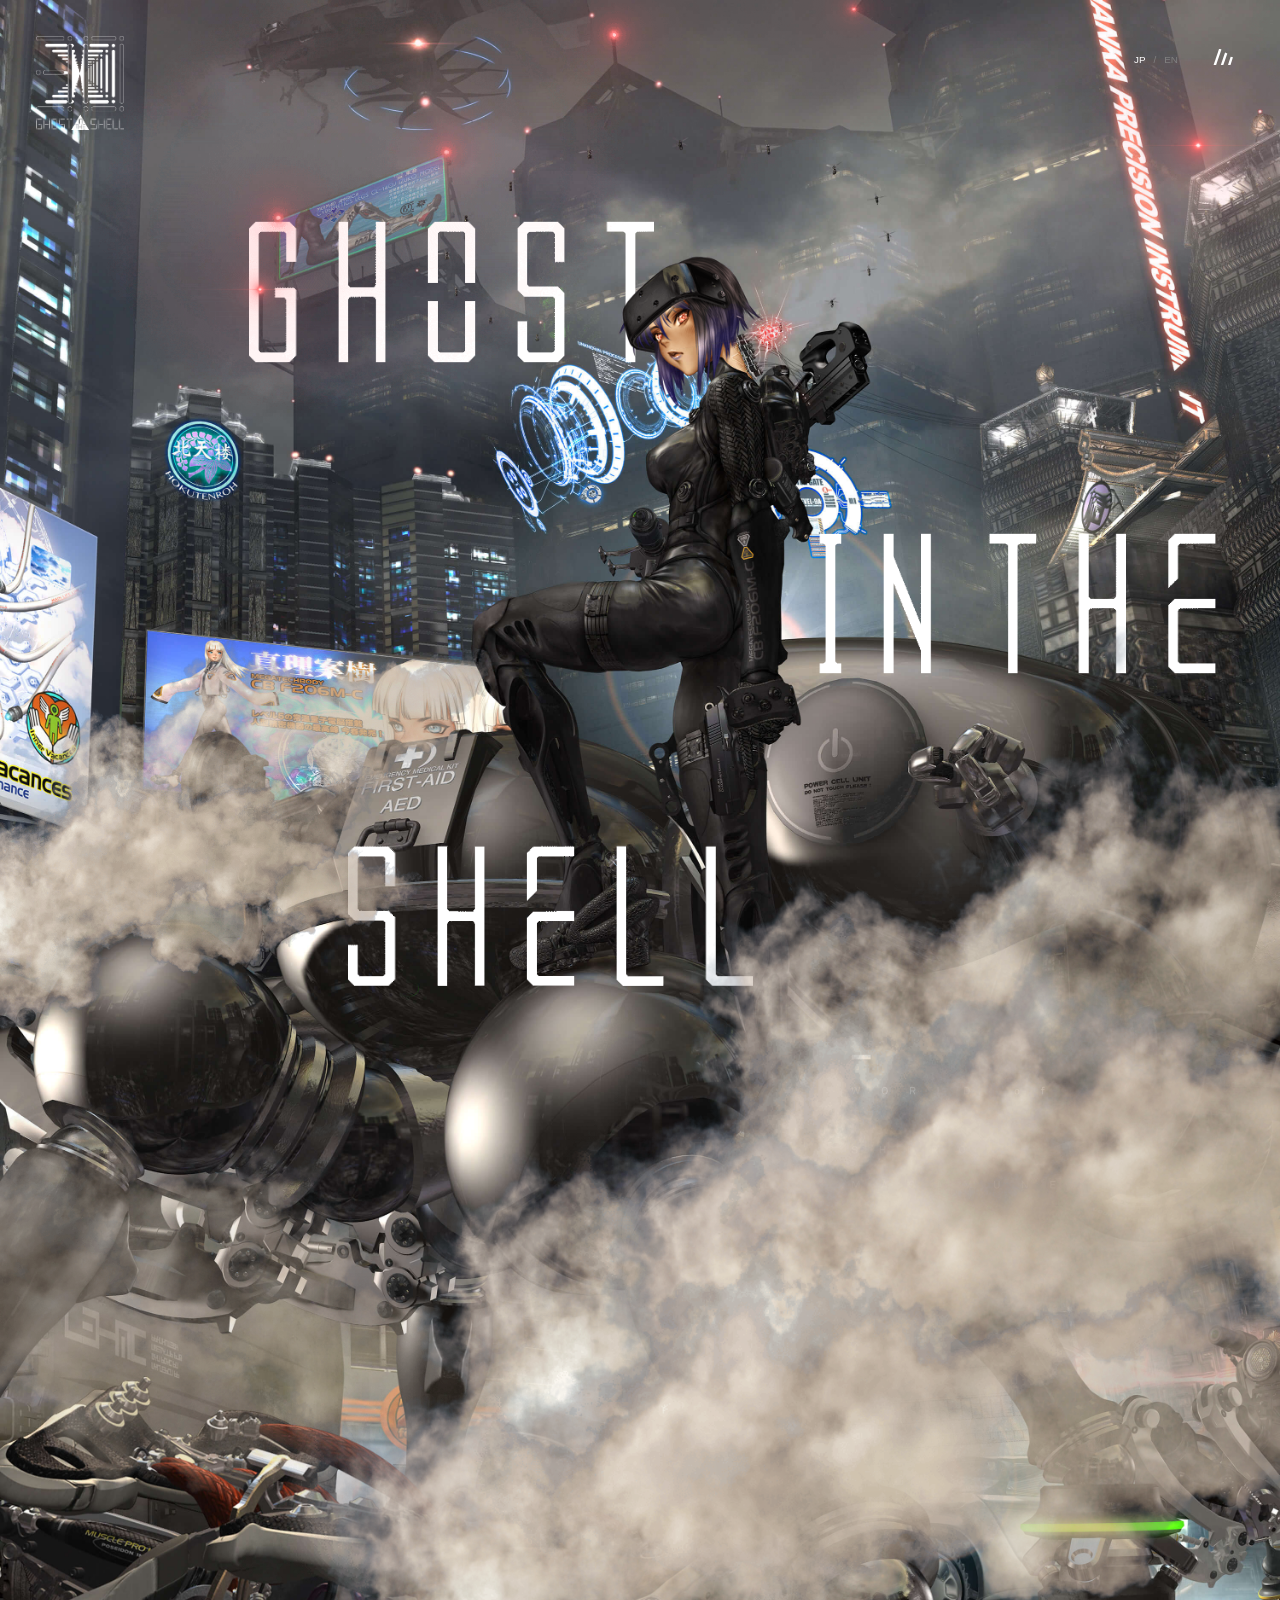
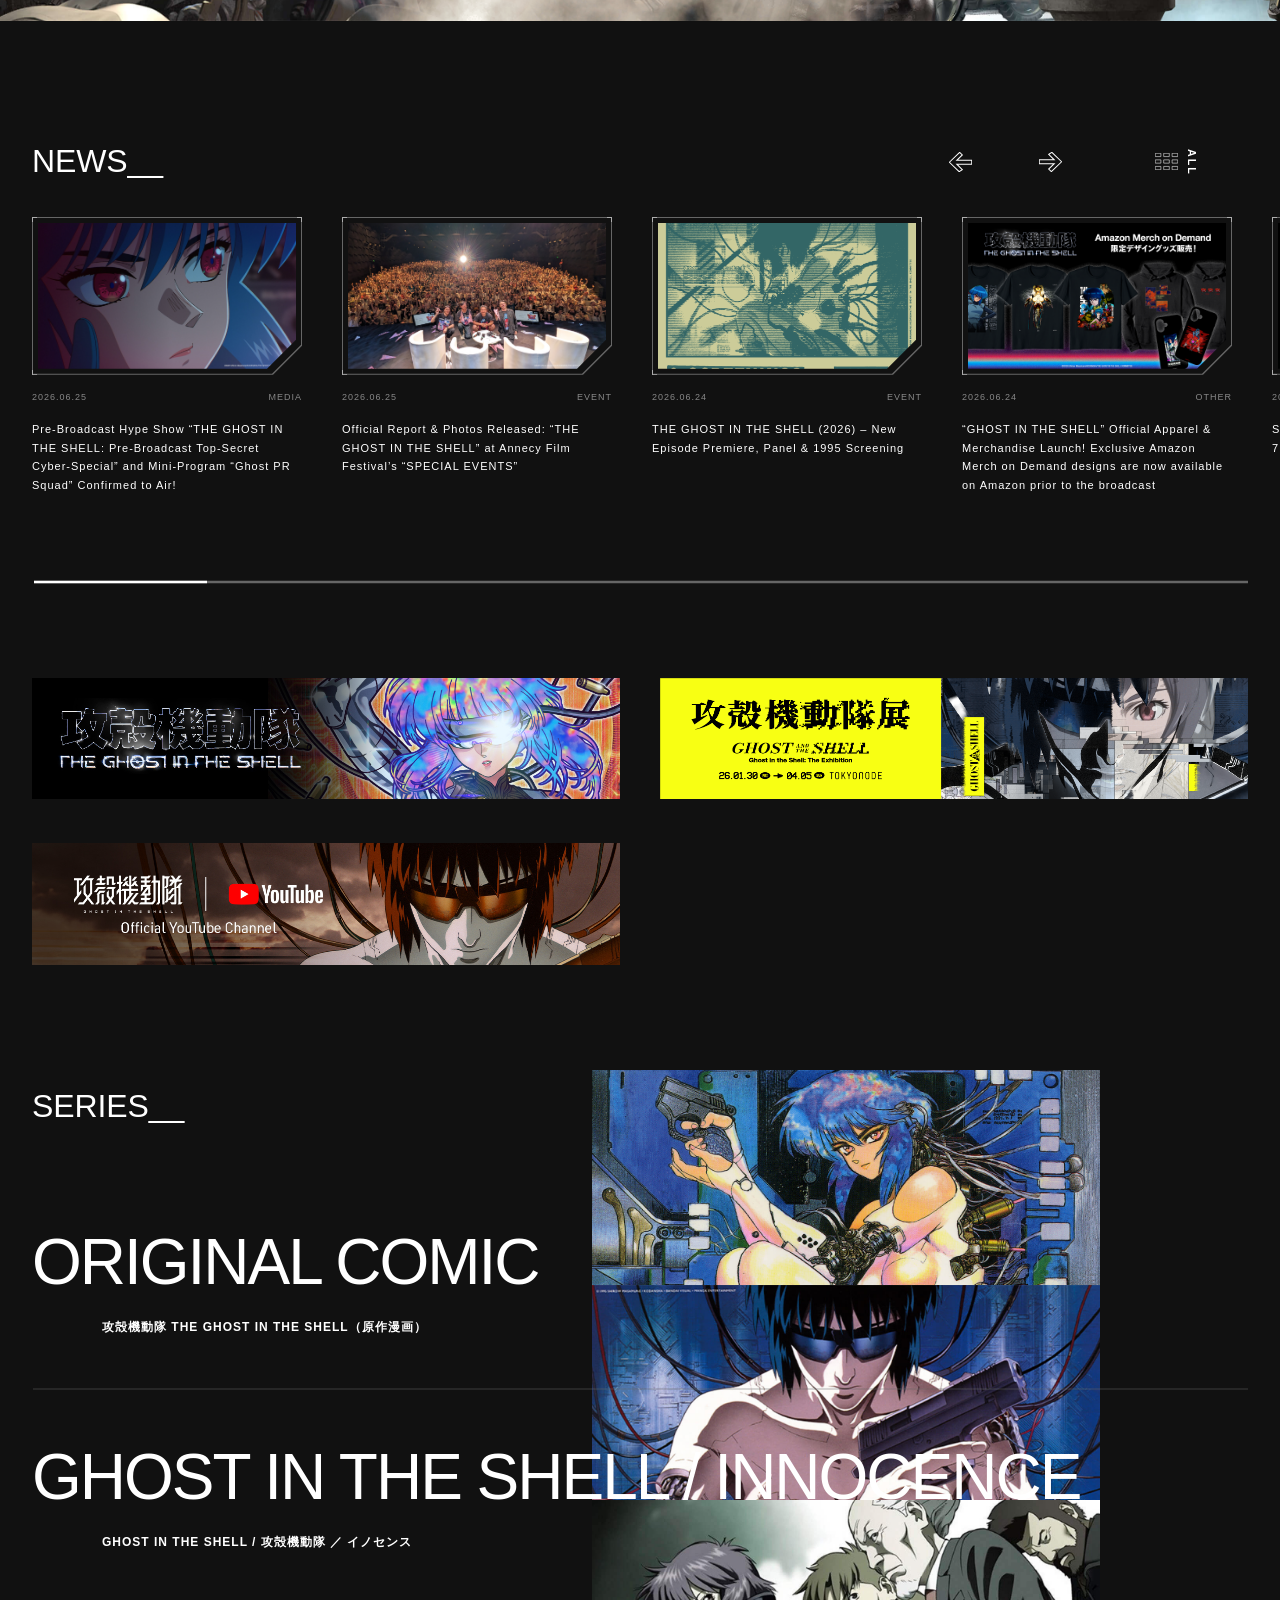
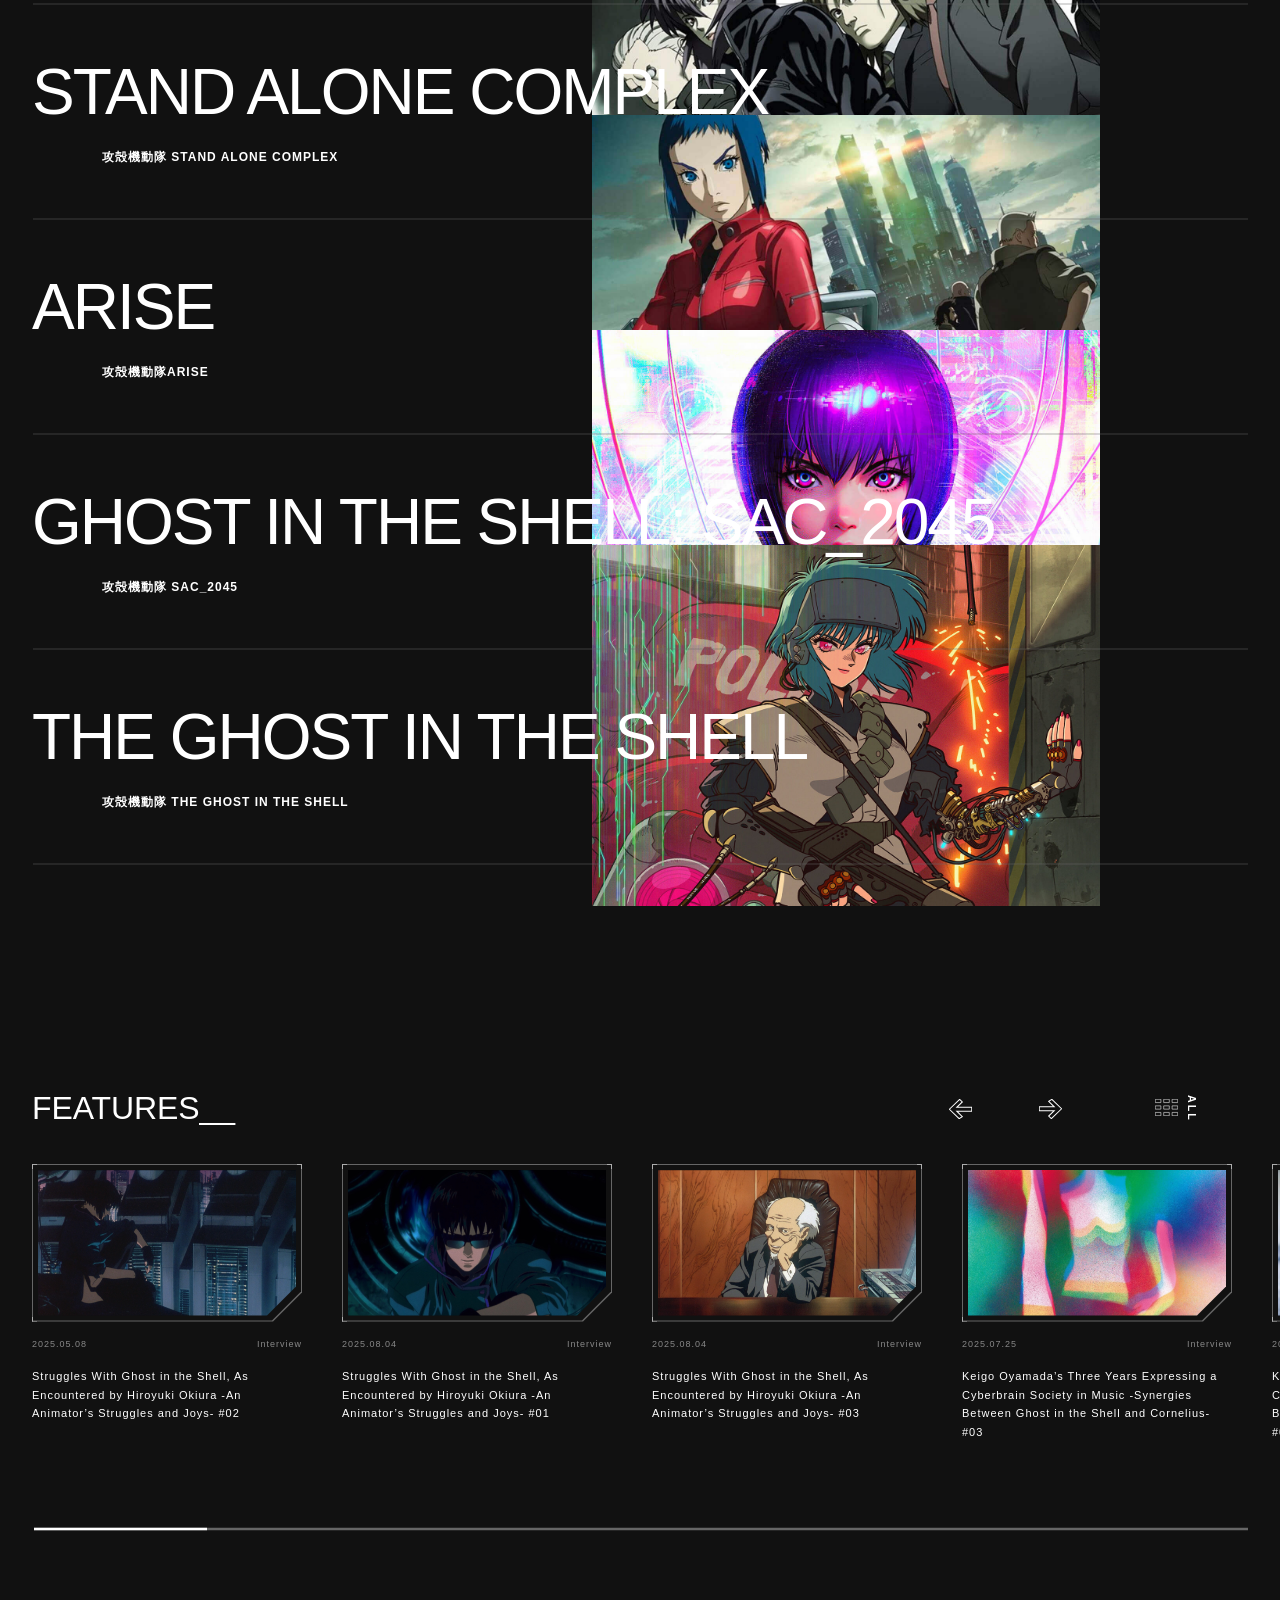
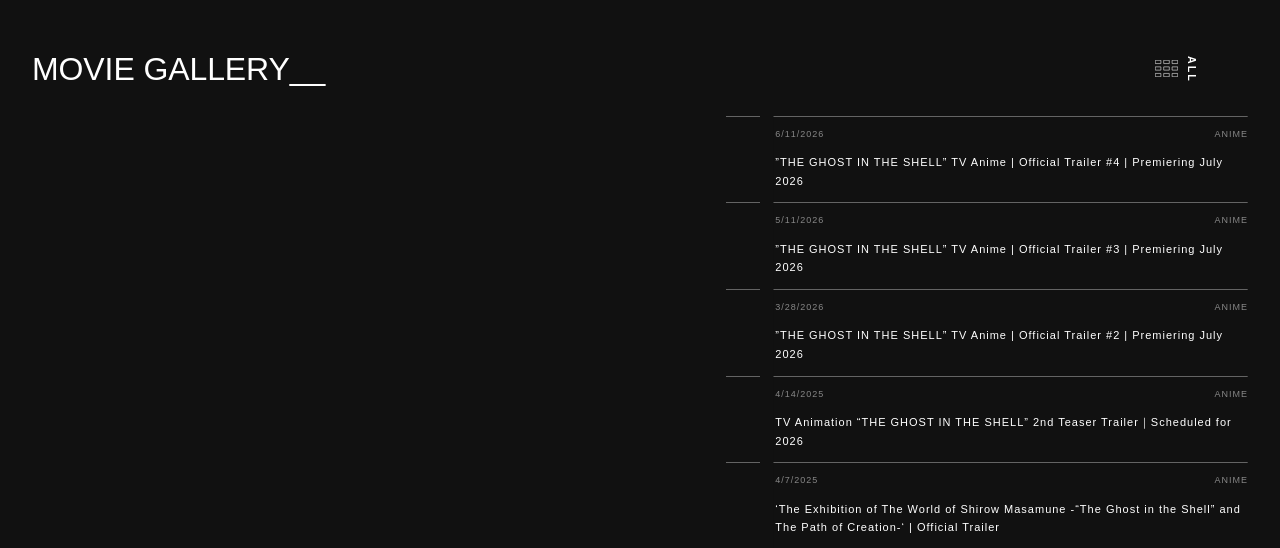
==== commit 0018c732: "Add files via upload Add files via upload Improvements:  - "Series" section without animation done" ====
--- a/index.html
+++ b/index.html
@@ -248,34 +248,76 @@
             </div>
             <div class="seriesrow">
                 <div class="oneofseries">
-                    <h3>ORIGINAL COMIC</h3>
-                    <h4>攻殻機動隊 THE GHOST IN THE SHELL（原作漫画）</h4>
+                    <div class="textoneofseries">
+                        <h3>ORIGINAL COMIC</h3>
+                        <h4>攻殻機動隊 THE GHOST IN THE SHELL（原作漫画）</h4>
+                    </div>
                     <img src="images/img01.jpg" width="300" alt="Series 1">
                 </div>
+                <div class="decoratebar">
+                    <svg width="100%" height="5px">
+                        <line x1="1" y1="1" x2="100%" y2="1"></line>
+                    </svg>
+                </div>
                 <div class="oneofseries">
-                    <h3>GHOST IN THE SHELL / INNOCENCE</h3>
-                    <h4>GHOST IN THE SHELL / 攻殻機動隊 ／ イノセンス</h4>
+                    <div class="textoneofseries">
+                        <h3>GHOST IN THE SHELL / INNOCENCE</h3>
+                        <h4>GHOST IN THE SHELL / 攻殻機動隊 ／ イノセンス</h4>
+                    </div>
                     <img src="images/img02.jpg" width="300" alt="Series 2">
                 </div>
+                <div class="decoratebar">
+                    <svg width="100%" height="5px">
+                        <line x1="1" y1="1" x2="100%" y2="1"></line>
+                    </svg>
+                </div>
                 <div class="oneofseries">
-                    <h3>STAND ALONE COMPLEX</h3>
-                    <h4>攻殻機動隊 STAND ALONE COMPLEX</h4>
+                    <div class="textoneofseries">
+                        <h3>STAND ALONE COMPLEX</h3>
+                        <h4>攻殻機動隊 STAND ALONE COMPLEX</h4>
+                    </div>
                     <img src="images/img03.jpg" width="300" alt="Series 3">
                 </div>
+                <div class="decoratebar">
+                    <svg width="100%" height="5px">
+                        <line x1="1" y1="1" x2="100%" y2="1"></line>
+                    </svg>
+                </div>
                 <div class="oneofseries">
-                    <h3>ARISE</h3>
-                    <h4>攻殻機動隊ARISE</h4>
+                    <div class="textoneofseries">
+                        <h3>ARISE</h3>
+                        <h4>攻殻機動隊ARISE</h4>
+                    </div>
                     <img src="images/img04.jpg" width="300" alt="Series 4">
                 </div>
+                <div class="decoratebar">
+                    <svg width="100%" height="5px">
+                        <line x1="1" y1="1" x2="100%" y2="1"></line>
+                    </svg>
+                </div>
                 <div class="oneofseries">
-                    <h3>GHOST IN THE SHELL: SAC_2045</h3>
-                    <h4>攻殻機動隊 SAC_2045</h4>
+                    <div class="textoneofseries">
+                        <h3>GHOST IN THE SHELL: SAC_2045</h3>
+                        <h4>攻殻機動隊 SAC_2045</h4>
+                    </div>
                     <img src="images/img05.jpg" width="300" alt="Series 5">
                 </div>
+                <div class="decoratebar">
+                    <svg width="100%" height="5px">
+                        <line x1="1" y1="1" x2="100%" y2="1"></line>
+                    </svg>
+                </div>
                 <div class="oneofseries">
-                    <h3>THE GHOST IN THE SHELL</h3>
-                    <h4>攻殻機動隊 THE GHOST IN THE SHELL </h4>
+                    <div class="textoneofseries">
+                        <h3>THE GHOST IN THE SHELL</h3>
+                        <h4>攻殻機動隊 THE GHOST IN THE SHELL </h4>
+                    </div>
                     <img src="images/img06.jpg" width="300" alt="Series 6">
+                </div>
+                <div class="decoratebar">
+                    <svg width="100%" height="5px">
+                        <line x1="1" y1="1" x2="100%" y2="1"></line>
+                    </svg>
                 </div>
             </div>
         </div>
--- a/styles.css
+++ b/styles.css
@@ -492,8 +492,52 @@
 
 
 /* раздел серий */
-
-
+.seriesrow {
+    margin: 100px 0px;
+    display: grid;
+    gap: 43px;
+}
+
+.oneofseries {
+    display: flex;
+    justify-content: space-between;
+    align-items: center;
+}
+
+.oneofseries img {
+    width: 40%;
+    position: absolute;
+    transform: translate(560px, -30px);
+    z-index: 1;
+}
+
+.textoneofseries {
+    padding: 0;
+    color: white;
+    z-index: 2;
+}
+
+.textoneofseries h3 {
+    margin: 0;
+    font-family: "Syncopate", sans-serif;
+    font-weight: lighter;
+    font-size: 48pt;
+    letter-spacing: -2px;
+}
+
+.textoneofseries h4 {
+    margin: 0;
+    font-family: "Noto Sans JP", sans-serif;
+    font-size: 12px;
+    letter-spacing: 1px;
+    padding: 20px 0px 0px 70px;
+}
+
+.decoratebar {
+    stroke-width: 0.5;
+    z-index: 3;
+    stroke: #666;
+}
 
 /* раздел ссылок */
 .linktable {
@@ -506,17 +550,13 @@
     width: 100%;
 }
 
-
-
 /* раздел галереи */
 .videochoose {
     display: flex;
-    height: 500px;
-    gap: 40px;
 }
 
 .video {
-    flex: 1;
+    flex: 1.25;
     display: block;
 }
 
@@ -529,12 +569,13 @@
     flex: 1;
     overflow: hidden;
     position: relative;
-    padding-right: 70px;
+    margin-left: 40px;
 }
 
 .linechoose {
     width: 100%;
     height: 2px;
+    display: block;
 }
 
 .chooseline {
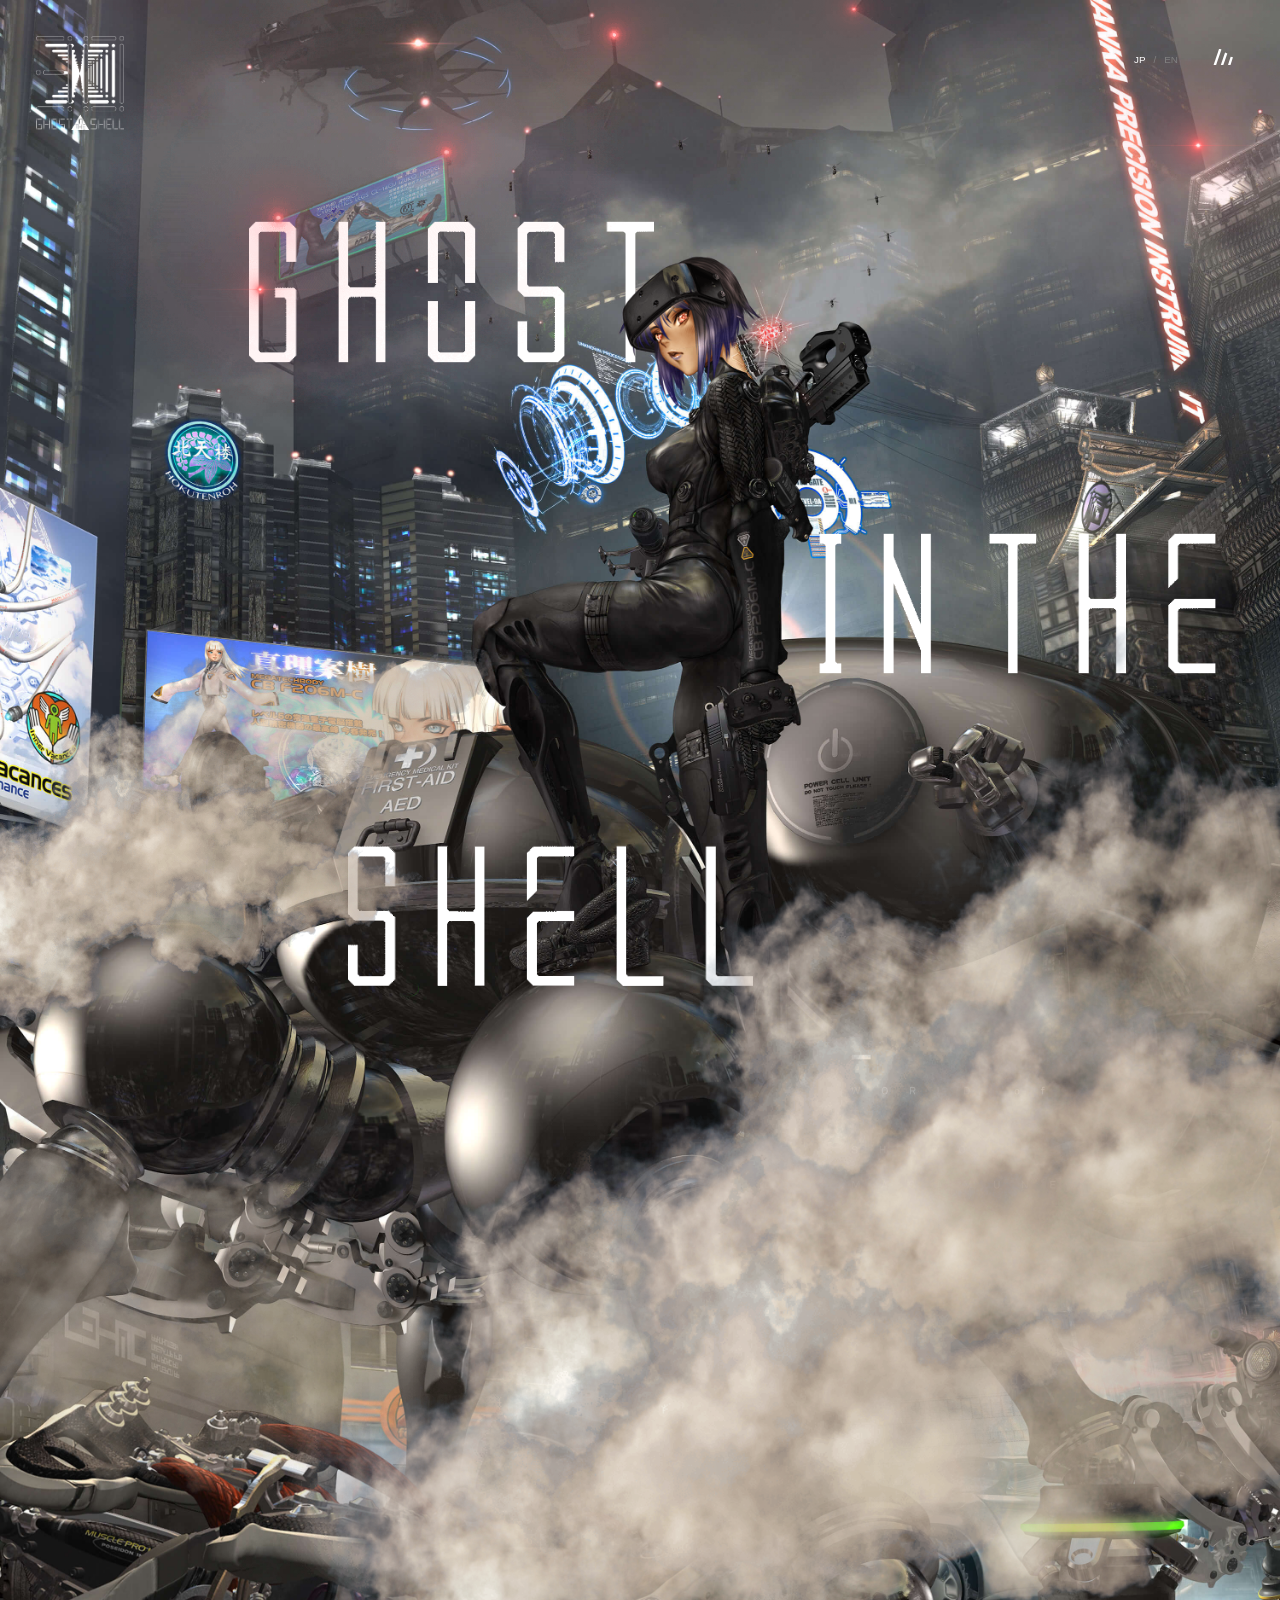
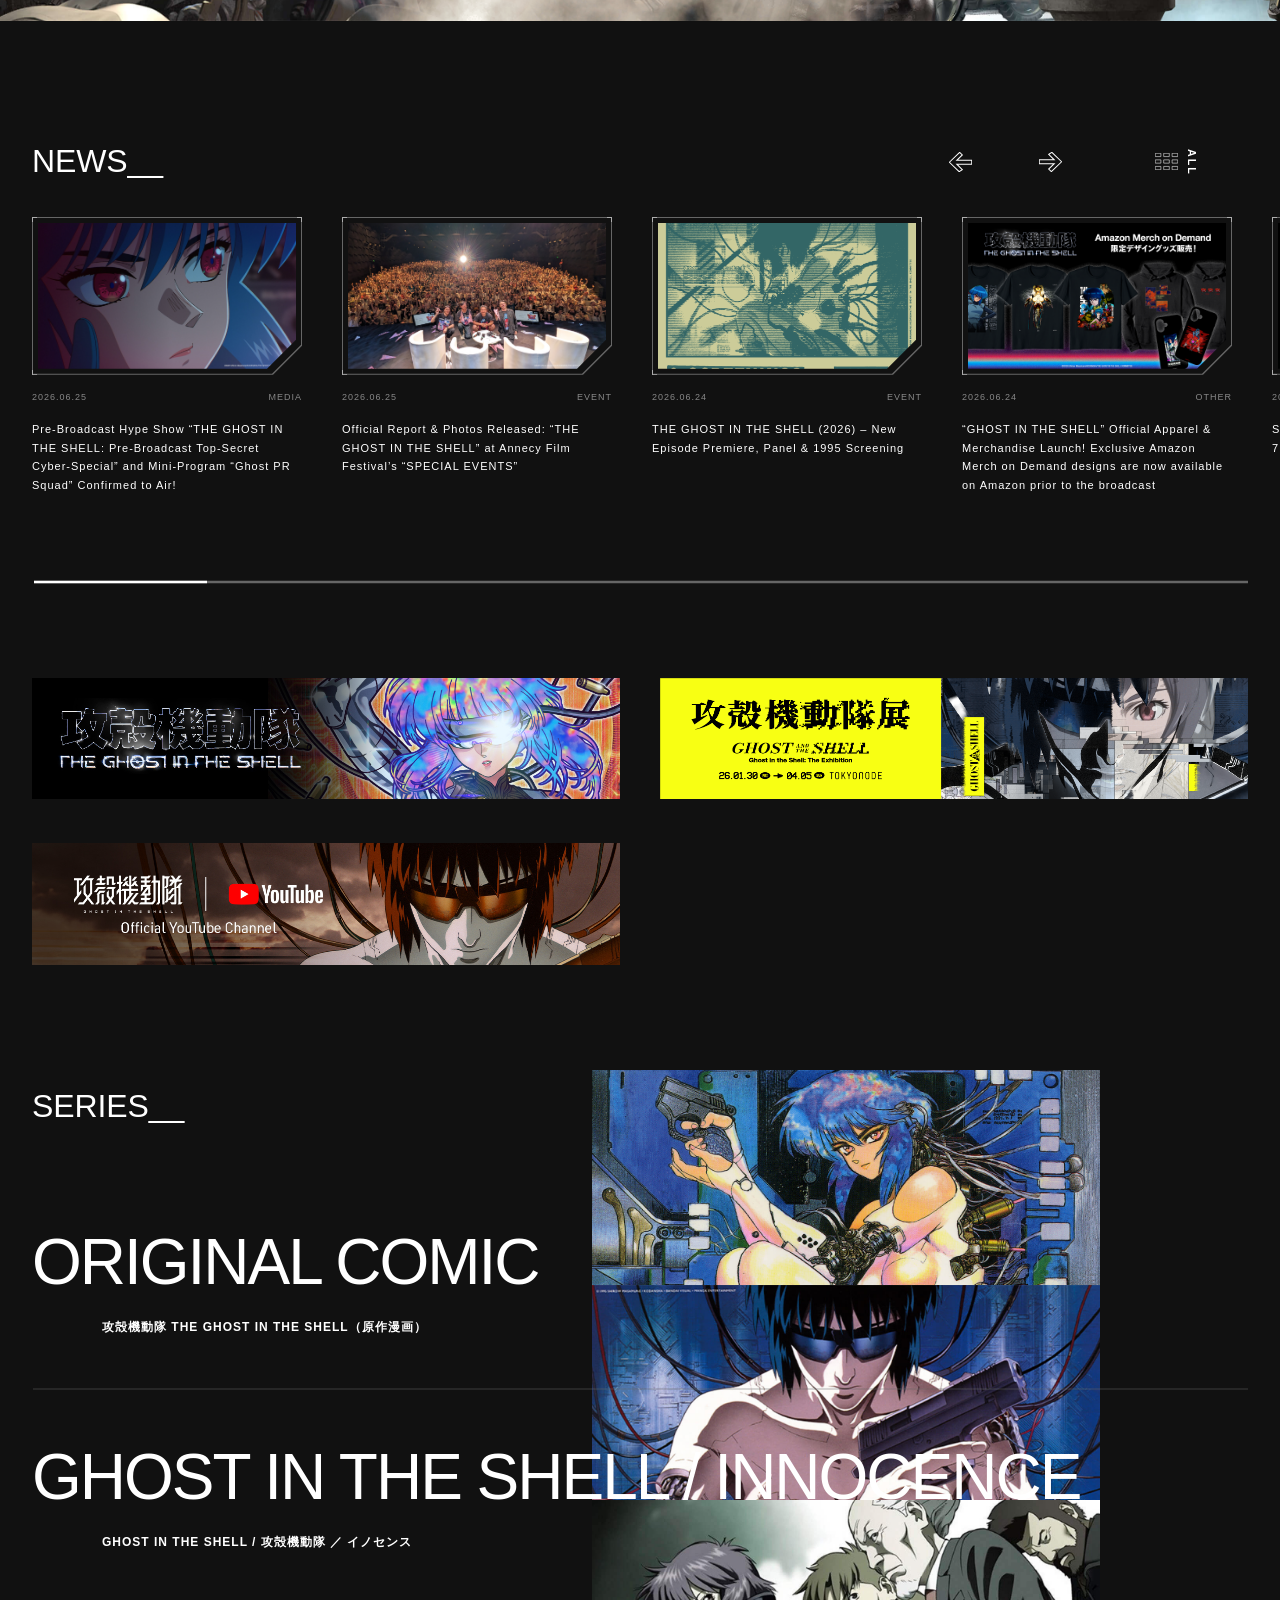
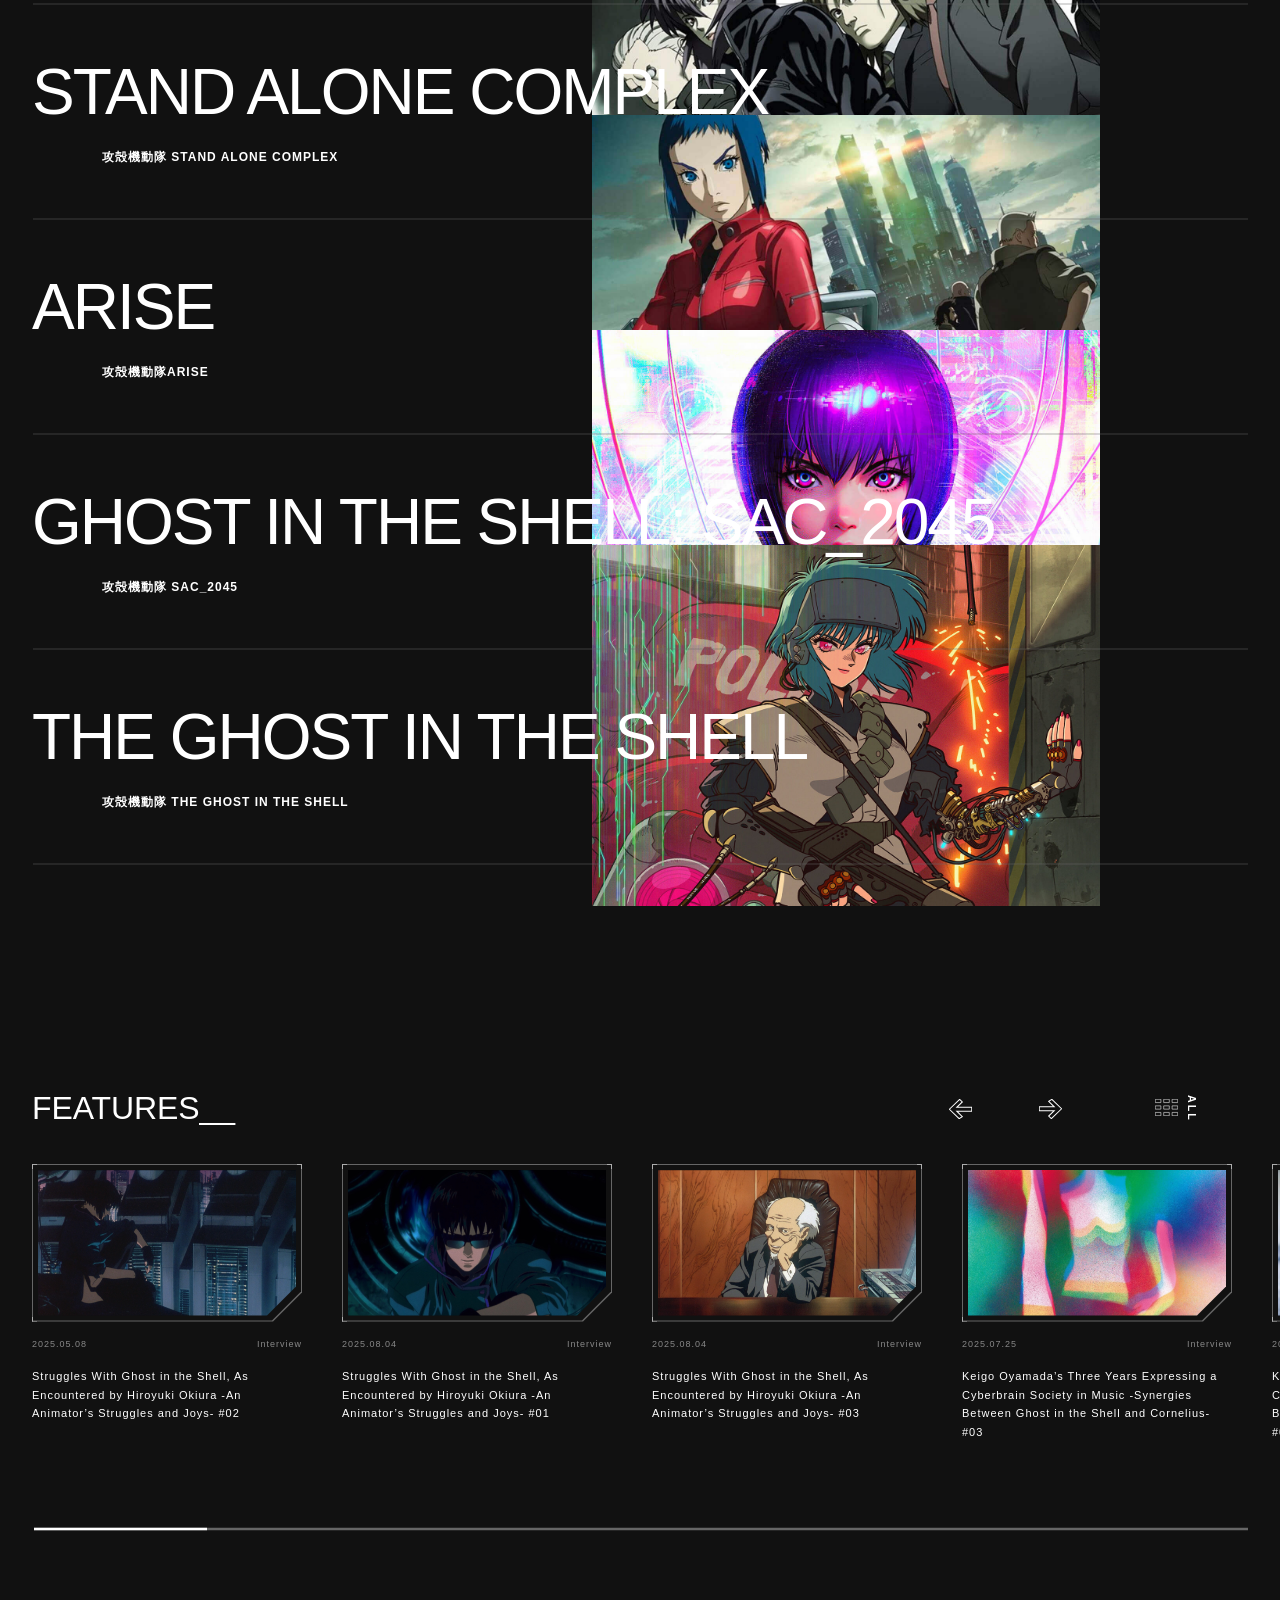
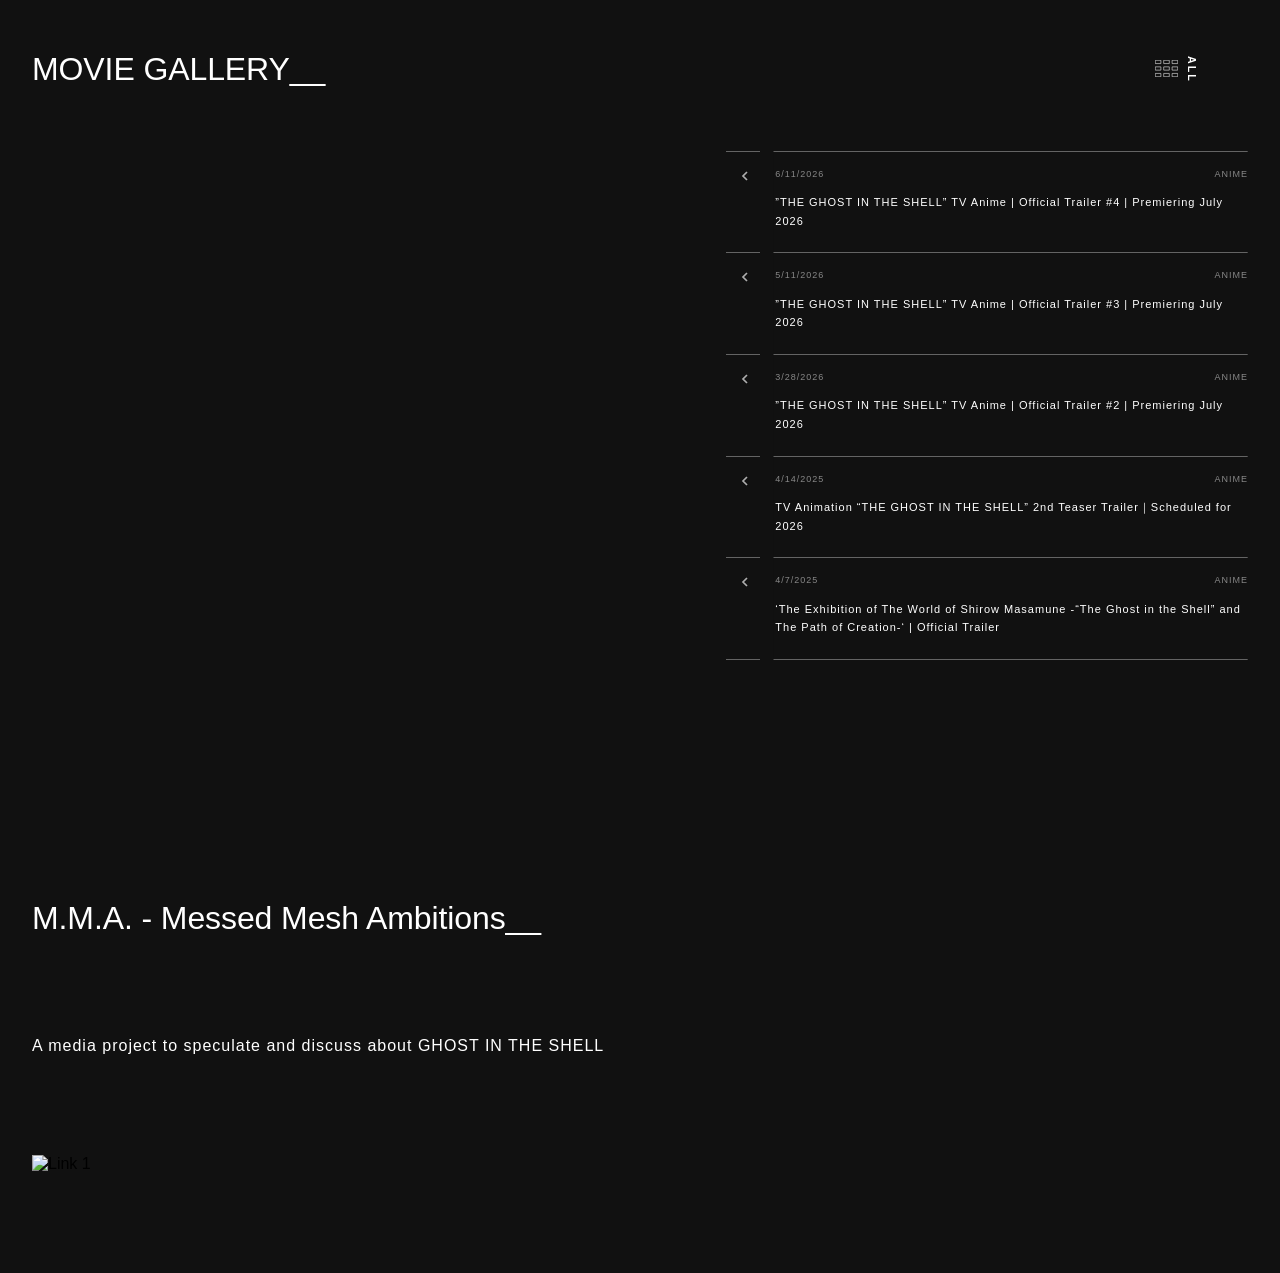
==== commit 90a516c8: "Add files via upload Improvements:  - "gallery" section without animation done - "mma" section add" ====
--- a/index.html
+++ b/index.html
@@ -519,7 +519,11 @@
                         <svg class="linechoose">
                             <line class="chooseline" x1="1" y1="2" x2="100%" y2="2"></line>
                         </svg>
-
+                        <div class="arrow">
+                            <svg>
+                                <polyline class="arrowsvg" points="22,20 18,24 22,28">
+                            </svg>
+                        </div>
                         <div class="choosecaption">
                             <div class="choosetopcaption">
                                 <span>6/11/2026</span>
@@ -531,6 +535,11 @@
                         <svg class="linechoose">
                             <line class="chooseline" x1="1" y1="2" x2="100%" y2="2"></line>
                         </svg>
+                        <div class="arrow">
+                            <svg>
+                                <polyline class="arrowsvg" points="22,20 18,24 22,28">
+                            </svg>
+                        </div>
                         <div class="choosecaption">
                             <div class="choosetopcaption">
                                 <span>5/11/2026</span>
@@ -542,6 +551,11 @@
                         <svg class="linechoose">
                             <line class="chooseline" x1="1" y1="2" x2="100%" y2="2"></line>
                         </svg>
+                        <div class="arrow">
+                            <svg>
+                                <polyline class="arrowsvg" points="22,20 18,24 22,28">
+                            </svg>
+                        </div>
                         <div class="choosecaption">
                             <div class="choosetopcaption">
                                 <span>3/28/2026</span>
@@ -553,6 +567,11 @@
                         <svg class="linechoose">
                             <line class="chooseline" x1="1" y1="2" x2="100%" y2="2"></line>
                         </svg>
+                        <div class="arrow">
+                            <svg>
+                                <polyline class="arrowsvg" points="22,20 18,24 22,28">
+                            </svg>
+                        </div>
                         <div class="choosecaption">
                             <div class="choosetopcaption">
                                 <span>4/14/2025</span>
@@ -564,6 +583,11 @@
                         <svg class="linechoose">
                             <line class="chooseline" x1="1" y1="2" x2="100%" y2="2"></line>
                         </svg>
+                        <div class="arrow">
+                            <svg>
+                                <polyline class="arrowsvg" points="22,20 18,24 22,28">
+                            </svg>
+                        </div>
                         <div class="choosecaption">
                             <div class="choosetopcaption">
                                 <span>4/7/2025</span>
@@ -572,12 +596,30 @@
                             <p>‘The Exhibition of The World of Shirow Masamune -“The Ghost in the Shell” and The Path of
                                 Creation-‘ | Official Trailer</p>
                         </div>
+                        <svg class="linechoose">
+                            <line class="chooseline" x1="1" y1="2" x2="100%" y2="2"></line>
+                        </svg>
                     </div>
                 </div>
             </div>
         </div>
     </section>
 
+    <section class="MMA">
+        <div class="container">
+            <div class="mmatext">
+                <div class="htitle">
+                    <h2>M.M.A. - Messed Mesh Ambitions__</h2>
+                </div>
+                <p>A media project to speculate and discuss about GHOST IN THE SHELL</p>
+            </div>
+
+            <div class="mmaimg">
+                <div class="linktable">
+                    <img src="images/bnr02.png" alt="Link 1">
+                </div>
+            </div>
+        </div>
 </body>
 
 </html>
--- a/styles.css
+++ b/styles.css
@@ -553,6 +553,7 @@
 /* раздел галереи */
 .videochoose {
     display: flex;
+    padding-top: 35px;
 }
 
 .video {
@@ -562,6 +563,7 @@
 
 .video iframe {
     width: 100%;
+    height: 350px;
     aspect-ratio: 16 / 9;
 }
 
@@ -599,6 +601,7 @@
     letter-spacing: 1px;
     margin: 10px 0 0 50px;
     color: white;
+    padding: 5px 0px 10px 0;
 }
 
 .lineblack {
@@ -619,4 +622,31 @@
 .blackline {
     stroke: rgb(17, 17, 17);
     stroke-width: 25;
+}
+
+.arrow {
+    position: absolute;
+    z-index: 10;
+}
+
+.arrowsvg {
+    stroke-width: 1.7px;
+    stroke: rgb(174, 174, 174);
+    fill: none;
+}
+
+.mmatext {
+    margin-top: 240px;
+}
+
+.mmatext p {
+    font-family: "Noto Sans JP", sans-serif;
+    font-size: 16px;
+    letter-spacing: 1px;
+    color: white;
+    margin-top: 100px;
+}
+
+.mmaimg {
+    margin: 100px 0px;
 }
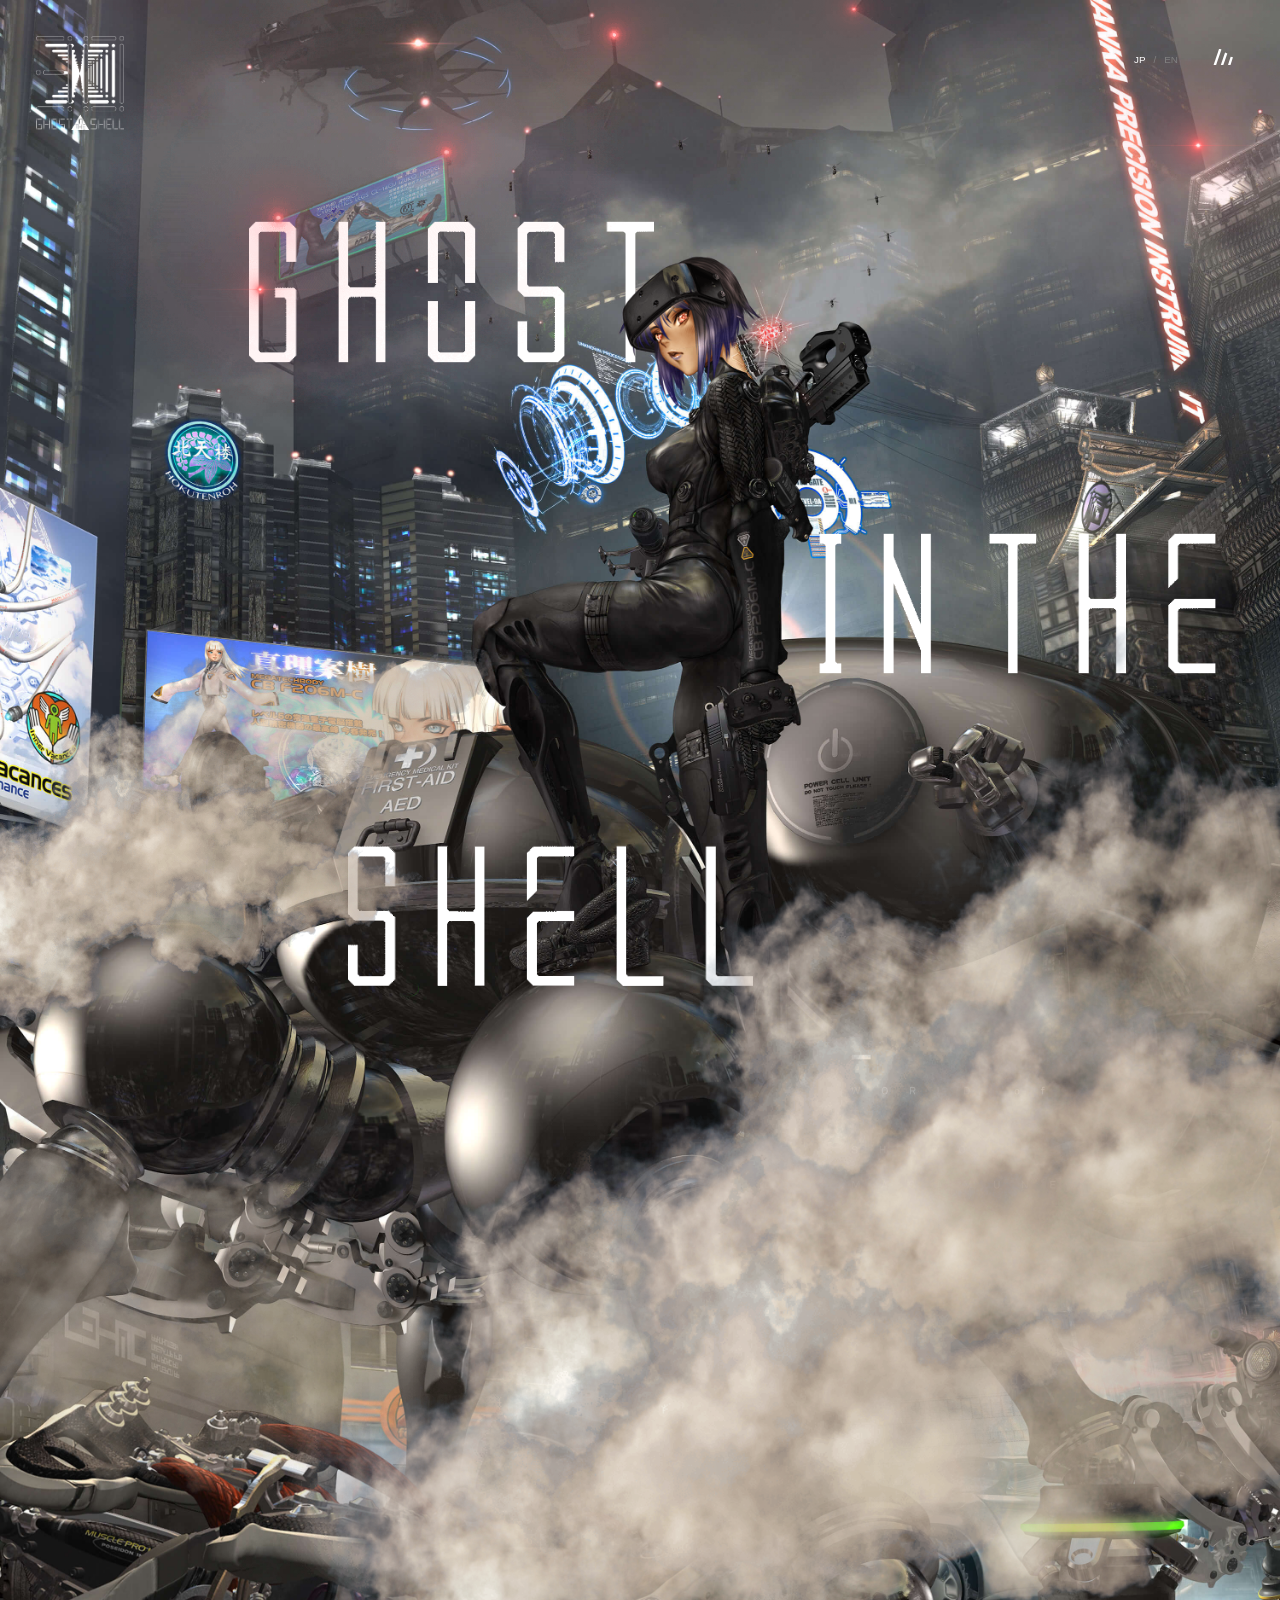
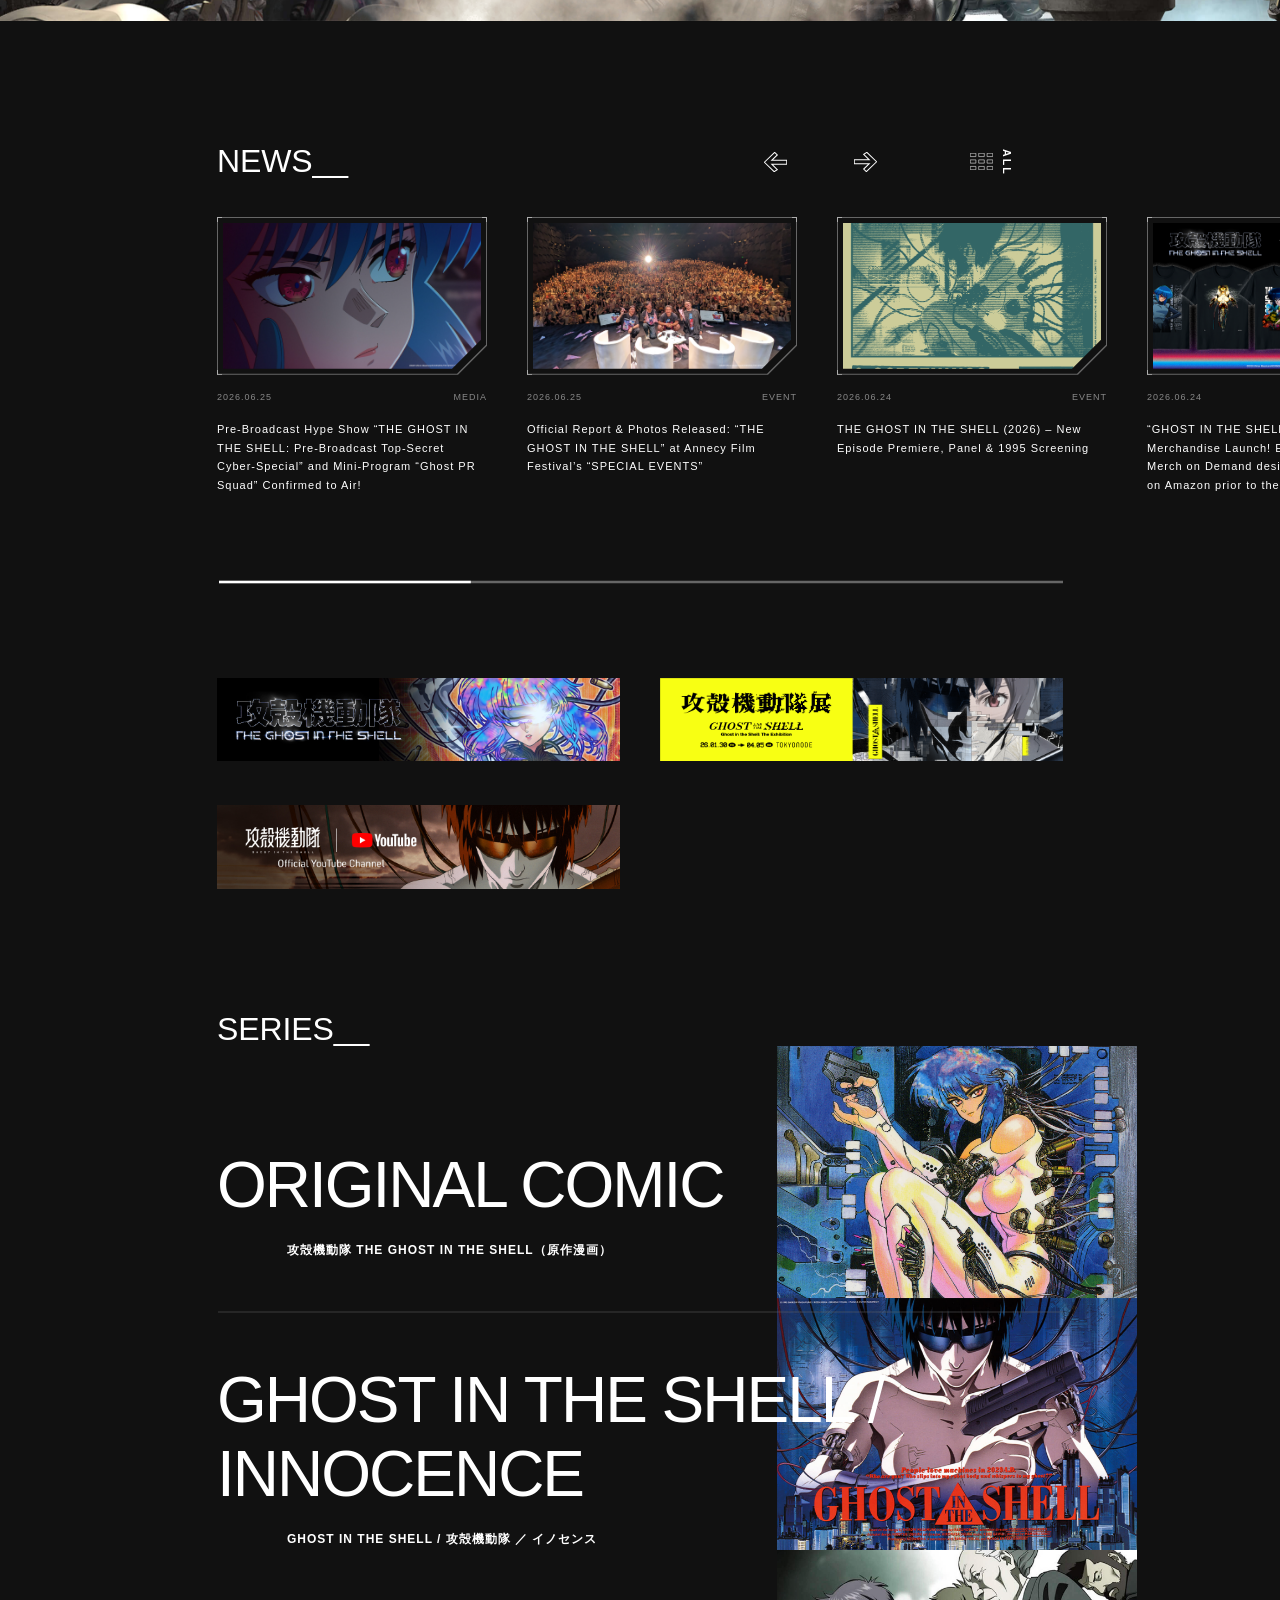
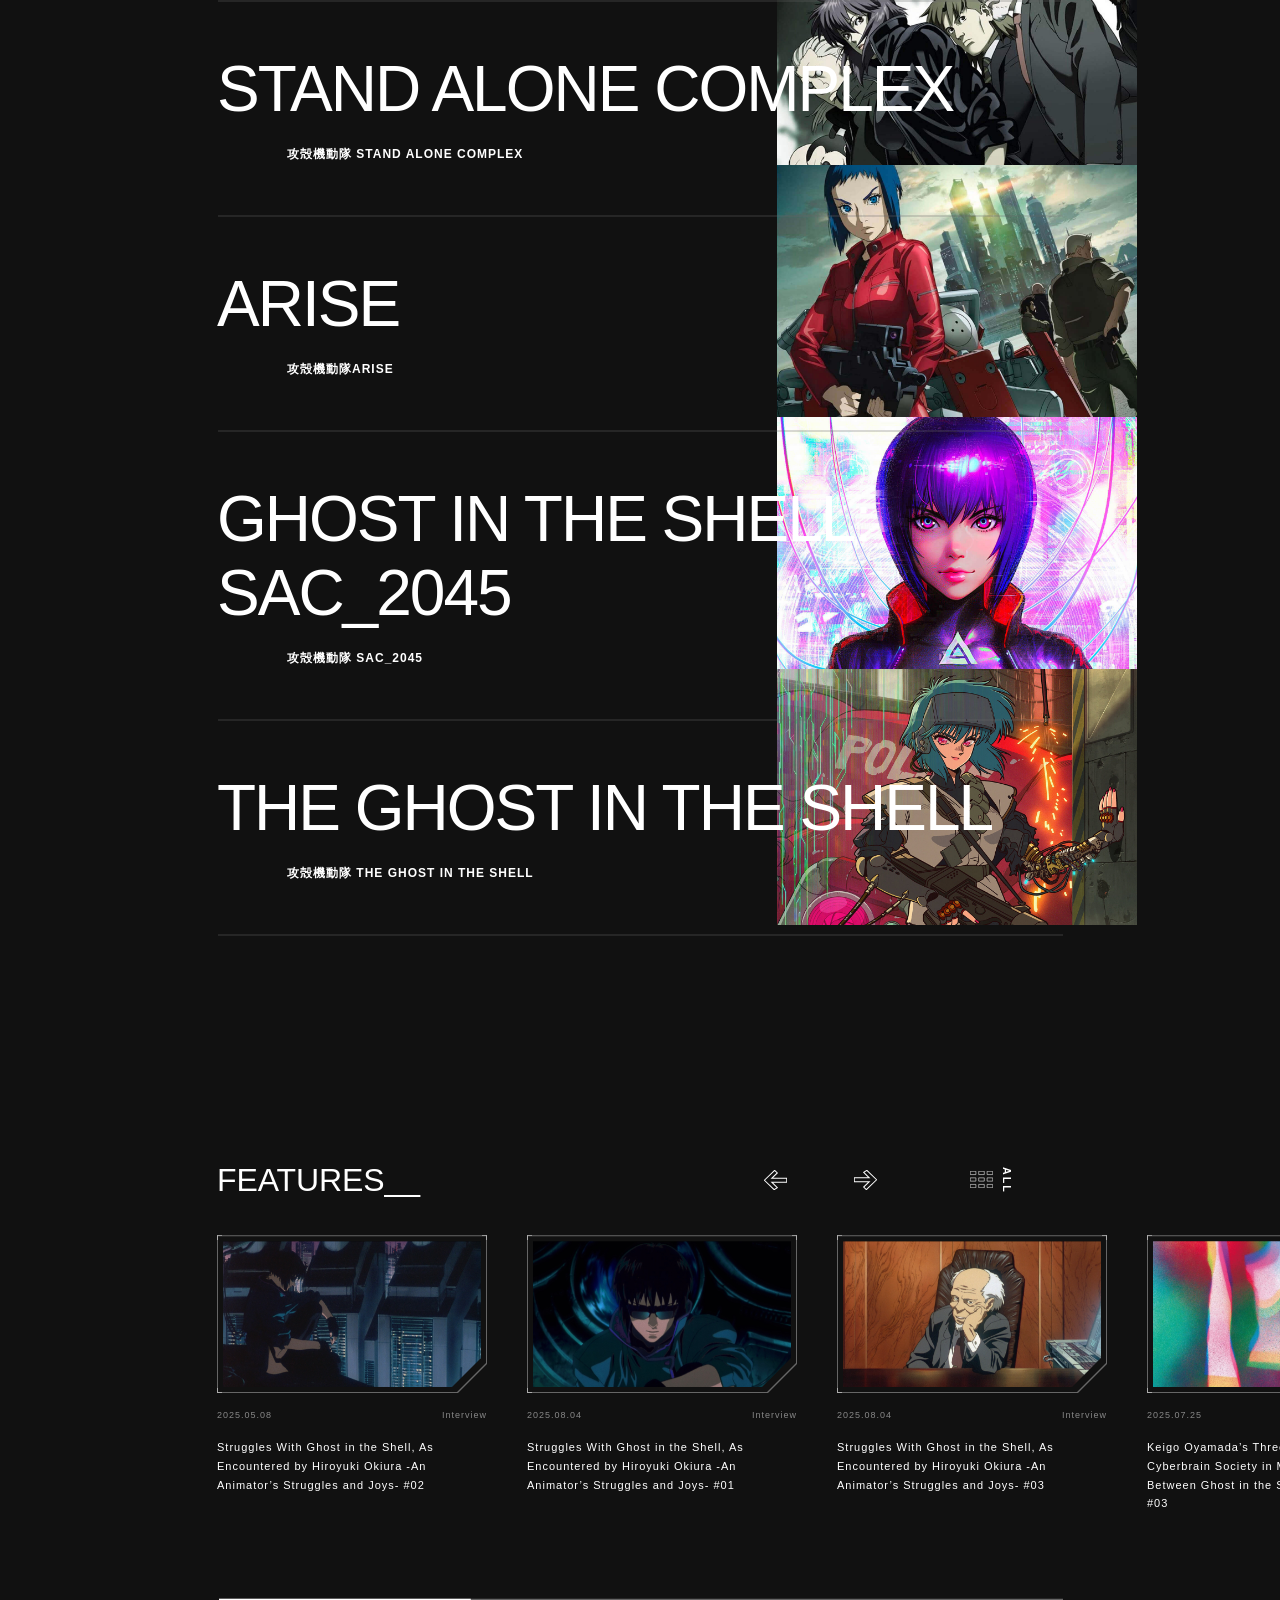
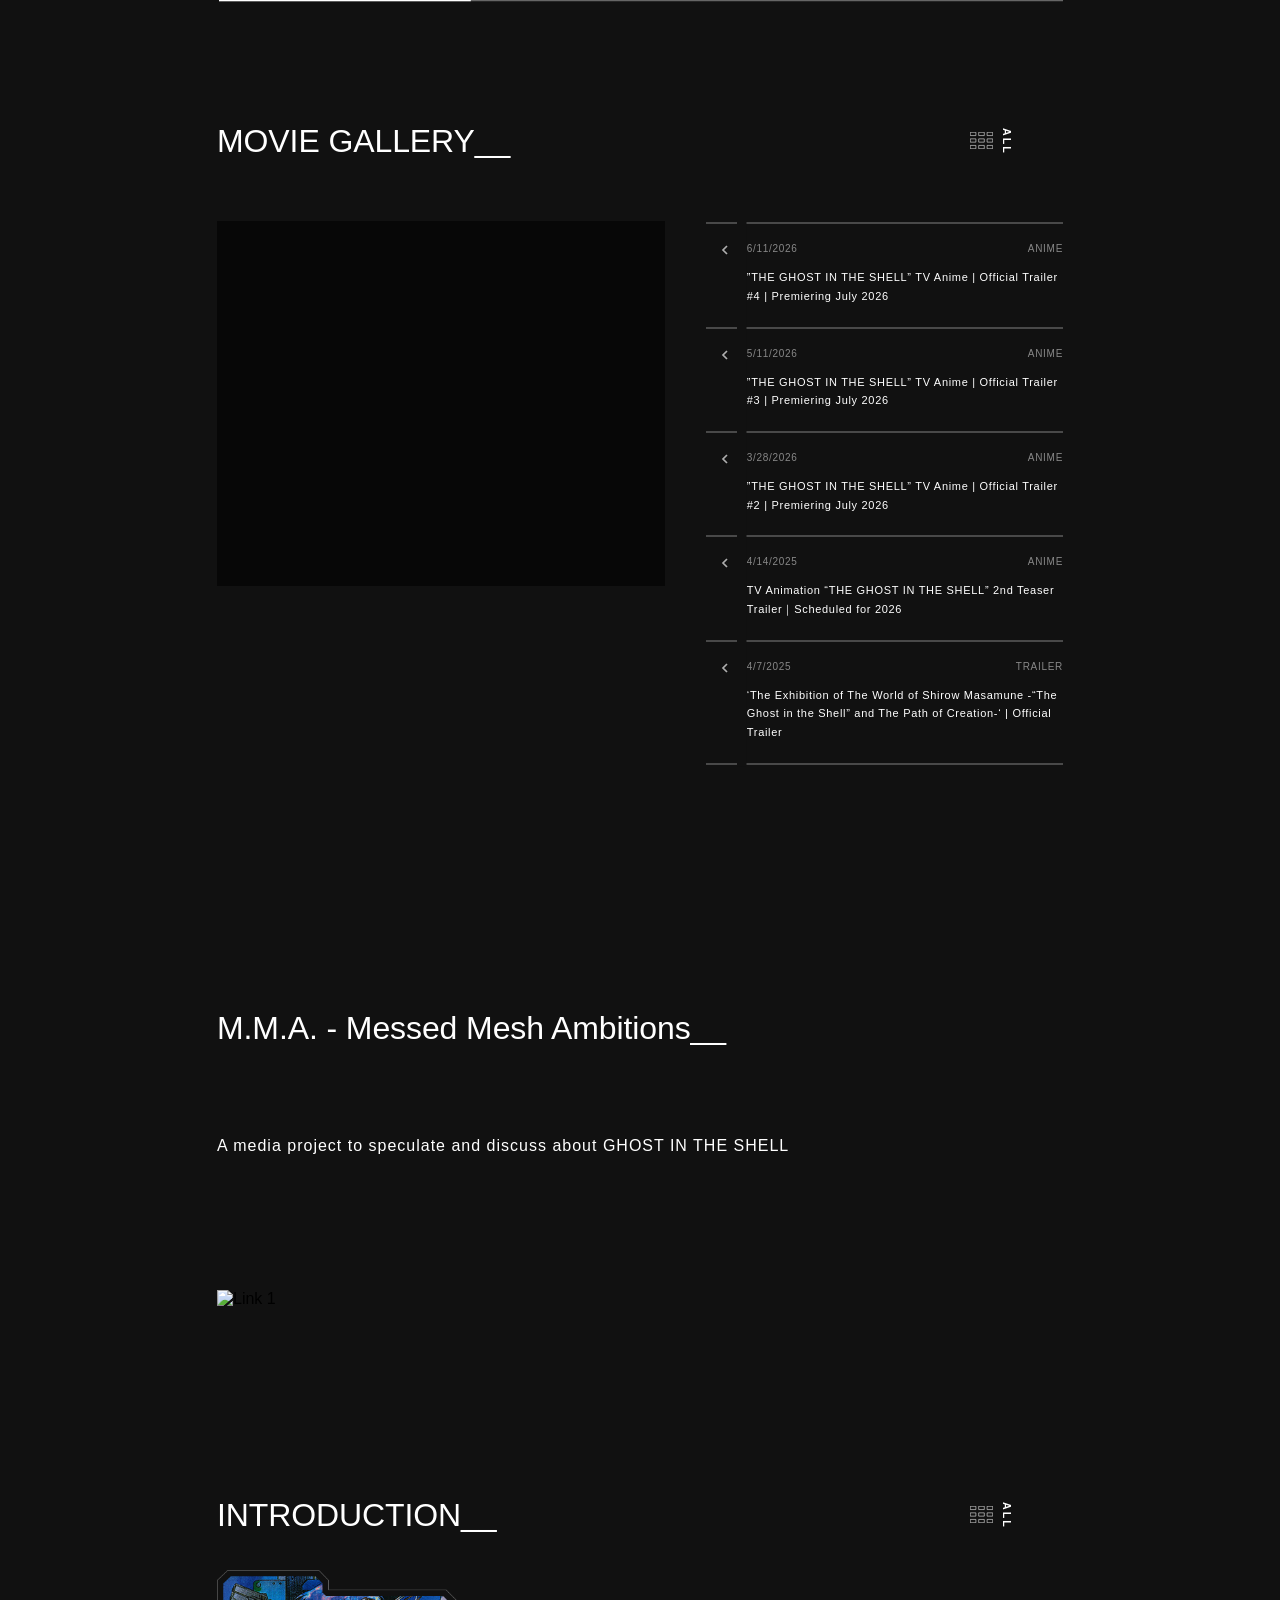
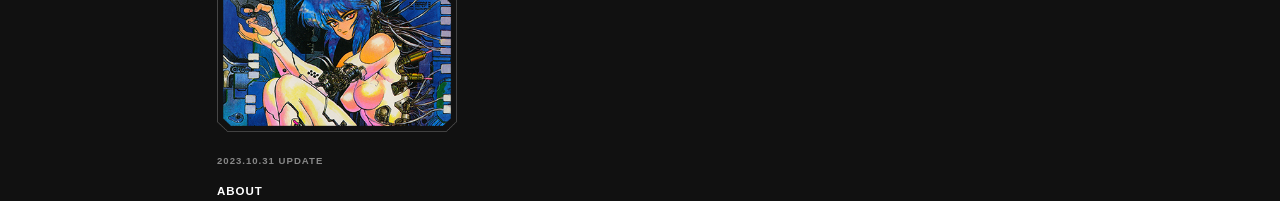
==== commit f8d36496: "Add files via upload Improvements:  - "mma" section without animation done - "introducion" section" ====
--- a/index.html
+++ b/index.html
@@ -216,8 +216,8 @@
 
             <div class="progressbar">
                 <svg width="100%" height="10px">
-                    <line class="progressone" x1="2" y1="2" x2="1270" y2="2"></line>
-                    <line class="progresstwo" x1="2" y1="2" x2="175" y2="2"></line>
+                    <line class="progressone" x1="2" y1="2" x2="100%" y2="2"></line>
+                    <line class="progresstwo" x1="2" y1="2" x2="30%" y2="2"></line>
                 </svg>
             </div>
         </div>
@@ -473,8 +473,8 @@
 
                 <div class="progressbar">
                     <svg width="100%" height="10px">
-                        <line class="progressone" x1="2" y1="2" x2="1270" y2="2"></line>
-                        <line class="progresstwo" x1="2" y1="2" x2="175" y2="2"></line>
+                        <line class="progressone" x1="2" y1="2" x2="100%" y2="2"></line>
+                        <line class="progresstwo" x1="2" y1="2" x2="30%" y2="2"></line>
                     </svg>
                 </div>
             </div>
@@ -591,7 +591,7 @@
                         <div class="choosecaption">
                             <div class="choosetopcaption">
                                 <span>4/7/2025</span>
-                                <span>ANIME</span>
+                                <span>TRAILER</span>
                             </div>
                             <p>‘The Exhibition of The World of Shirow Masamune -“The Ghost in the Shell” and The Path of
                                 Creation-‘ | Official Trailer</p>
@@ -620,6 +620,39 @@
                 </div>
             </div>
         </div>
+    </section>
+
+    <section class="introducion">
+        <div class="container">
+            <div class="caruselblock">
+                <div class="headofcarusel">
+                    <div class="htitle">
+                        <h2>INTRODUCTION__</h2>
+                    </div>
+                    <div class="caruselbuttons">
+                        <div class="caruselscrollbuttons">
+                            <div class="caruselcategories">
+                                <a href="#">
+                                    <img src="images/ico_news_article.svg" alt="News Article">
+                                </a>
+                                <span class="caruselall">all</span>
+                            </div>
+                        </div>
+                    </div>
+                </div>
+
+                <div class="introfolders">
+                    <figure class="introcard">
+                        <img src="images/top_intro1.png" alt="introducion Image">
+                        <figcaption class="introcardcaption">
+                            <small>2023.10.31 UPDATE</small>
+                            <strong>ABOUT</strong>
+                        </figcaption>
+                    </figure>
+                </div>
+            </div>
+        </div>
+    </section>
 </body>
 
 </html>
--- a/styles.css
+++ b/styles.css
@@ -1,3 +1,10 @@
+@import "style/stylecover.css";
+/* постер */
+@import "style/stylenews.css";
+/* новости */
+@import "style/stylegallery.css";
+/* раздел галереи */
+
 *,
 *::before,
 *::after {
@@ -10,6 +17,7 @@
     font-family: 'Arial', sans-serif;
     background-color: rgb(17, 17, 17);
     min-height: 3000px;
+    overflow-x: hidden;
 }
 
 /* верхняя панель */
@@ -23,293 +31,54 @@
     justify-content: space-between;
     align-items: flex-start;
     z-index: 1000;
-}
-
-.logo img {
-    position: relative;
-    display: block;
-    height: 10.5vh;
-    width: auto;
-}
-
-.headbuttons {
-    position: relative;
-    display: flex;
-    gap: 35px;
-    padding: 13px 7.5px 0 0;
-    height: 5vh;
-}
-
-.language_switcher ul {
-    position: relative;
-    list-style: none;
-    margin: 0;
-    padding: 5px 0 0 0;
-    display: flex;
-    gap: 8px;
-    align-items: center;
-    font-size: 1.1vh;
-    color: rgb(129, 129, 129);
-}
-
-.lang_button {
-    color: rgb(129, 129, 129);
-    text-decoration: none;
-}
-
-.lang_button.active {
-    color: rgb(255, 255, 255);
-}
-
-/* постер */
-.cover {
-    position: relative;
-    width: 100%;
-    display: inline-block;
-    overflow: hidden;
-}
-
-.covermain {
-    display: block;
-    width: 100%;
-    height: auto;
-    z-index: 1;
-}
-
-/* Лампы и наложение постера */
-.headcover,
-.lights1,
-.lights2,
-.lights3,
-.lights4,
-.lights5 {
-    position: absolute;
-    top: 0;
-    width: 100%;
-    z-index: 3;
-}
-
-.lights1,
-.lights5 {
-    animation: 3s blinkfirst infinite;
-}
-
-.lights2 {
-    animation: 3s blinksecond infinite;
-}
-
-.lights3 {
-    animation: 3s blinkfirstfast infinite;
-}
-
-.lights4 {
-    animation: 3s blinksecondfast infinite;
-}
-
-@keyframes blinkfirst {
-
-    0%,
-    35%,
-    100% {
-        opacity: 0;
-    }
-
-    10% {
-        opacity: 1;
-    }
-}
-
-@keyframes blinkfirstfast {
-
-    0%,
-    50%,
-    87%,
-    100% {
-        opacity: 0;
-    }
-
-    67% {
-        opacity: 1;
-    }
-}
-
-@keyframes blinksecond {
-
-    20%,
-    80% {
-        opacity: 0;
-    }
-
-    90% {
-        opacity: 1;
-    }
-}
-
-@keyframes blinksecondfast {
-
-    0%,
-    40%,
-    75%,
-    100% {
-        opacity: 0;
-    }
-
-    50% {
-        opacity: 1;
-    }
-}
-
-/* Надпись ghost in the shell */
-.title {
-    position: absolute;
-    top: 50%;
-    left: 50%;
-    transform: translate(-50%, -63%);
-    z-index: 2;
-    display: flex;
-    flex-direction: column;
-    align-items: center;
-}
-
-.title img {
-    position: relative;
-    width: 63.3%;
-    margin-bottom: 26.5%;
-}
-
-.ghost {
-    position: relative;
-    left: -29.5%;
-}
-
-.inthe {
-    position: relative;
-    right: -59%;
-}
-
-.shell {
-    position: relative;
-    left: -14%;
-}
-
-.minititle {
-    position: absolute;
-    top: 69.2%;
-    left: 74.5%;
-    transform: translate(-50%, -50%);
-    z-index: 2;
-    display: flex;
-    flex-direction: column;
-    width: 16%;
-}
-
-.minititle img {
-    position: relative;
-}
-
-.worldof {
-    position: relative;
-    margin-bottom: 25%;
-}
-
-.shirow {
-    position: relative;
-    margin-bottom: 13%;
-}
-
-/* Дым */
-.smogs {
-    position: absolute;
-    z-index: 4;
-    top: 0;
-    left: 0;
-    width: 100%;
-    height: 100%;
-    pointer-events: none;
-}
-
-.smog1,
-.smog2,
-.smog3,
-.smog4 {
-    position: absolute;
-    height: auto;
-}
-
-.smog1 {
-    bottom: -2%;
-    left: -29%;
-    width: 73%;
-    transform: rotate(42deg);
-    animation: 7s smoganim infinite;
-}
-
-.smog2 {
-    bottom: 35%;
-    left: -10.5%;
-    width: 50%;
-    animation: 5s smoganim2 infinite;
-}
-
-.smog3 {
-    top: 38%;
-    left: 20%;
-    width: 120%;
-    animation: 10s smoganim3 infinite;
-}
-
-.smog4 {
-    top: 53%;
-    left: 13%;
-    width: 120%;
-    animation: 8s smoganim2 infinite;
-}
-
-@keyframes smoganim {
-
-    0%,
-    100% {
-        opacity: 0.5;
-    }
-
-    50% {
-        opacity: 1;
-    }
-}
-
-@keyframes smoganim2 {
-
-    0%,
-    100% {
-        opacity: 0.1;
-    }
-
-    50% {
-        opacity: 0.35;
-    }
-}
-
-@keyframes smoganim3 {
-
-    0%,
-    100% {
-        opacity: 0.15;
-    }
-
-    50% {
-        opacity: 0.35;
-    }
+
+    .logo img {
+        position: relative;
+        display: block;
+        height: 10.5vh;
+        width: auto;
+    }
+
+    .headbuttons {
+        position: relative;
+        display: flex;
+        gap: 35px;
+        padding: 13px 7.5px 0 0;
+        height: 5vh;
+    }
+
+    .language_switcher ul {
+        position: relative;
+        list-style: none;
+        margin: 0;
+        padding: 5px 0 0 0;
+        display: flex;
+        gap: 8px;
+        align-items: center;
+        font-size: 1.1vh;
+        color: rgb(129, 129, 129);
+    }
+
+    .lang_button {
+        color: rgb(129, 129, 129);
+        text-decoration: none;
+    }
+
+    .lang_button.active {
+        color: rgb(255, 255, 255);
+    }
+
 }
 
 /* общий контейнер для всех разделов */
 .container {
     position: relative;
     width: 100%;
-    max-width: 1270px;
+    max-width: 65%;
+    min-width: 100vh;
     margin: 0 auto;
     padding: 0 27px;
 }
-
 
 
 /* все разделы */
@@ -317,7 +86,9 @@
 .features,
 .links,
 .series,
-.gallery {
+.gallery,
+.introducion,
+.MMA {
     width: 100%;
     display: flex;
     justify-content: center;
@@ -326,217 +97,54 @@
 
 
 
-/* карусель */
-.headofcarusel {
-    display: flex;
-    justify-content: space-between;
-    margin-right: 40px;
-}
-
-/* заголовок карусели */
-.htitle {
-    position: relative;
-    color: white;
-}
-
-.htitle h2 {
-    font-family: "Syncopate", sans-serif;
-    font-size: 24pt;
-    font-weight: 500;
-    letter-spacing: -0.1px;
-}
-
-/* кнопки карусели */
-.caruselbuttons {
-    display: flex;
-    align-items: center;
-    gap: 70px;
-    flex-shrink: 0;
-    color: white;
-}
-
-.caruselscrollbuttons ul {
-    font-size: 0;
-    display: flex;
-    list-style: none;
-    gap: 45px;
-}
-
-.caruselscrollbuttons img {
-    width: 50%;
-    height: auto;
-}
-
-.caruselcategories {
-    display: flex;
-}
-
-.caruselcategories img {
-    width: 55%;
-    transform: translateY(4px);
-}
-
-.caruselall {
-    text-transform: uppercase;
-    font-size: 8pt;
-    font-weight: 700;
-    writing-mode: vertical-lr;
-    transform: translateX(-10px);
-    letter-spacing: 2px;
-}
-
-/* лента карусели */
-.caruselfeed {
-    padding-top: 10px;
-    display: flex;
-    justify-content: flex-start;
-    gap: 40px;
-    overflow-x: visible;
-}
-
-.card {
-    margin: 0;
-    flex-shrink: 0;
-    width: 270px;
-}
-
-/* Декоративные рамки карточек карусели*/
-.cardframe,
-.cardframein {
-    clip-path: polygon(0 0, 100% 0, 100% calc(100% - 29px), calc(100% - 29px) 100%, 0 100%);
-}
-
-.cardframe {
-    position: relative;
-    background-color: #666;
-    padding: 1px;
-}
-
-.cardframein {
-    background-color: rgb(17, 17, 17);
-    padding: 5px;
-}
-
-.cardframein img {
-    display: block;
-    width: 100%;
-    height: 145.8px;
-    object-fit: cover;
-    clip-path: polygon(0 0, 100% 0, 100% calc(100% - 29px), calc(100% - 29px) 100%, 0 100%);
-}
-
-.squaretopright,
-.squaretopleft,
-.squarebottom {
-    position: absolute;
-    width: 5px;
-    height: 5px;
-}
-
-.squaretopright {
-    border-top: 1px solid rgb(174, 174, 174);
-    border-right: 1px solid rgb(174, 174, 174);
-    top: 0;
-    right: 0;
-}
-
-.squaretopleft {
-    border-top: 1px solid rgb(174, 174, 174);
-    border-left: 1px solid rgb(174, 174, 174);
-    top: 0;
-    left: 0;
-}
-
-.squarebottom {
-    border-bottom: 1px solid rgb(174, 174, 174);
-    border-left: 1px solid rgb(174, 174, 174);
-    bottom: 0;
-    left: 0;
-}
-
-.cardtopcaption {
-    display: flex;
-    justify-content: space-between;
-    color: #888;
-    font-size: 9px;
-    margin: 15px 0px;
-}
-
-.cardcaption {
-    color: white;
-    font-size: 11px;
-    line-height: 1.7;
-    letter-spacing: 1px;
-}
-
-
-/* полоса прокрутки карусели */
-.progressbar {
-    height: 10px;
-    margin-top: 70px;
-}
-
-.progressone,
-.progresstwo {
-    stroke-width: 2.4;
-}
-
-.progressone {
-    stroke: #666;
-}
-
-.progresstwo {
-    stroke: white;
-}
-
-
-
 /* раздел серий */
-.seriesrow {
-    margin: 100px 0px;
-    display: grid;
-    gap: 43px;
-}
-
-.oneofseries {
-    display: flex;
-    justify-content: space-between;
-    align-items: center;
-}
-
-.oneofseries img {
-    width: 40%;
-    position: absolute;
-    transform: translate(560px, -30px);
-    z-index: 1;
-}
-
-.textoneofseries {
-    padding: 0;
-    color: white;
-    z-index: 2;
-}
-
-.textoneofseries h3 {
-    margin: 0;
-    font-family: "Syncopate", sans-serif;
-    font-weight: lighter;
-    font-size: 48pt;
-    letter-spacing: -2px;
-}
-
-.textoneofseries h4 {
-    margin: 0;
-    font-family: "Noto Sans JP", sans-serif;
-    font-size: 12px;
-    letter-spacing: 1px;
-    padding: 20px 0px 0px 70px;
-}
-
-.decoratebar {
-    stroke-width: 0.5;
-    z-index: 3;
-    stroke: #666;
+.series {
+    .seriesrow {
+        margin: 100px 0px;
+        display: grid;
+        gap: 43px;
+    }
+
+    .oneofseries {
+        display: flex;
+        justify-content: space-between;
+        align-items: center;
+    }
+
+    .oneofseries img {
+        width: 40%;
+        position: absolute;
+        transform: translate(560px, -30px);
+        z-index: 1;
+    }
+
+    .textoneofseries {
+        padding: 0;
+        color: white;
+        z-index: 2;
+    }
+
+    .textoneofseries h3 {
+        margin: 0;
+        font-family: "Syncopate", sans-serif;
+        font-weight: lighter;
+        font-size: 48pt;
+        letter-spacing: -2px;
+    }
+
+    .textoneofseries h4 {
+        margin: 0;
+        font-family: "Noto Sans JP", sans-serif;
+        font-size: 12px;
+        letter-spacing: 1px;
+        padding: 20px 0px 0px 70px;
+    }
+
+    .decoratebar {
+        stroke-width: 0.5;
+        z-index: 3;
+        stroke: #666;
+    }
 }
 
 /* раздел ссылок */
@@ -550,103 +158,61 @@
     width: 100%;
 }
 
-/* раздел галереи */
-.videochoose {
-    display: flex;
-    padding-top: 35px;
-}
-
-.video {
-    flex: 1.25;
-    display: block;
-}
-
-.video iframe {
-    width: 100%;
-    height: 350px;
-    aspect-ratio: 16 / 9;
-}
-
-.choose {
-    flex: 1;
-    overflow: hidden;
-    position: relative;
-    margin-left: 40px;
-}
-
-.linechoose {
-    width: 100%;
-    height: 2px;
-    display: block;
-}
-
-.chooseline {
-    width: 600px;
-    height: 2px;
-    stroke: rgb(129, 129, 129);
-    stroke-width: 1.5;
-}
-
-.choosetopcaption {
-    display: flex;
-    justify-content: space-between;
-    color: #888;
-    font-size: 9px;
-}
-
-.choosecaption {
-    font-size: 11px;
-    font-weight: normal;
-    line-height: 1.7;
-    letter-spacing: 1px;
-    margin: 10px 0 0 50px;
-    color: white;
-    padding: 5px 0px 10px 0;
-}
-
-.lineblack {
-    position: absolute;
-    width: 40px;
-    height: 100%;
-    top: 0;
-    left: 35px;
-    z-index: 10;
-}
-
-.lineblack svg {
-    width: 100%;
-    height: 100%;
-    display: block;
-}
-
-.blackline {
-    stroke: rgb(17, 17, 17);
-    stroke-width: 25;
-}
-
-.arrow {
-    position: absolute;
-    z-index: 10;
-}
-
-.arrowsvg {
-    stroke-width: 1.7px;
-    stroke: rgb(174, 174, 174);
-    fill: none;
-}
-
-.mmatext {
-    margin-top: 240px;
-}
-
-.mmatext p {
-    font-family: "Noto Sans JP", sans-serif;
-    font-size: 16px;
-    letter-spacing: 1px;
-    color: white;
-    margin-top: 100px;
-}
-
-.mmaimg {
-    margin: 100px 0px;
+/* раздел о MMA */
+.MMA {
+    margin: 125px 0px 70px 0px;
+
+    .mmatext p {
+        font-family: "Noto Sans JP", sans-serif;
+        font-size: 16px;
+        letter-spacing: 1px;
+        color: white;
+        margin-top: 90px;
+    }
+
+    .mmaimg {
+        margin: 135px 0px 0px 0px;
+    }
+}
+
+/* раздел intruducion*/
+.introducion {
+    .introfolders {
+        padding-top: 10px;
+        display: flex;
+        justify-content: flex-start;
+        gap: 40px;
+        overflow-x: visible;
+    }
+
+    .introcard {
+        margin: 0;
+        flex-shrink: 0;
+        width: 150px;
+    }
+
+    .introcard img {
+        width: 240px;
+        height: auto;
+        display: block;
+    }
+
+    .introcardcaption {
+        font-size: 11.5px;
+        line-height: 1.7;
+        letter-spacing: 1px;
+        font-weight: bolder;
+        padding-top: 19px;
+
+    }
+
+    .introcardcaption small {
+        color: #888;
+    }
+
+    .introcardcaption strong {
+        display: block;
+        color: white;
+        padding-top: 11px;
+    }
 }
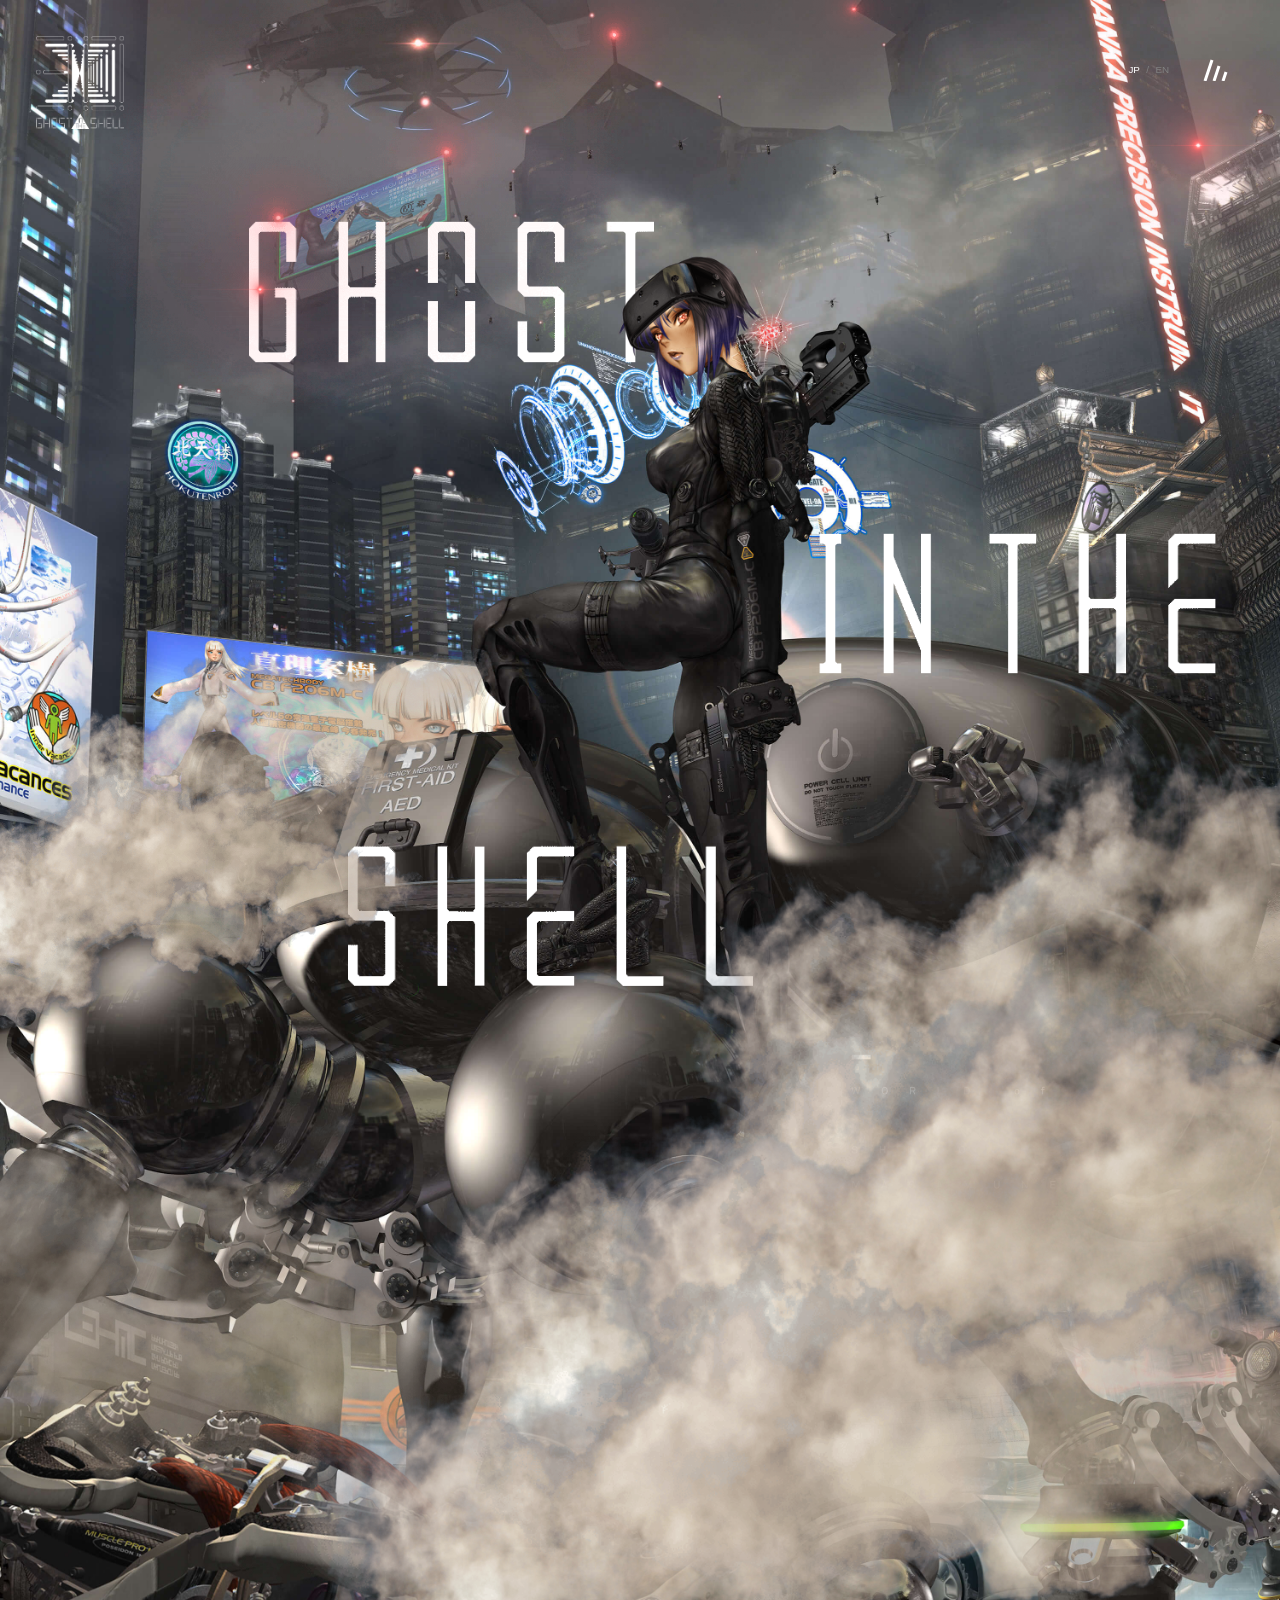
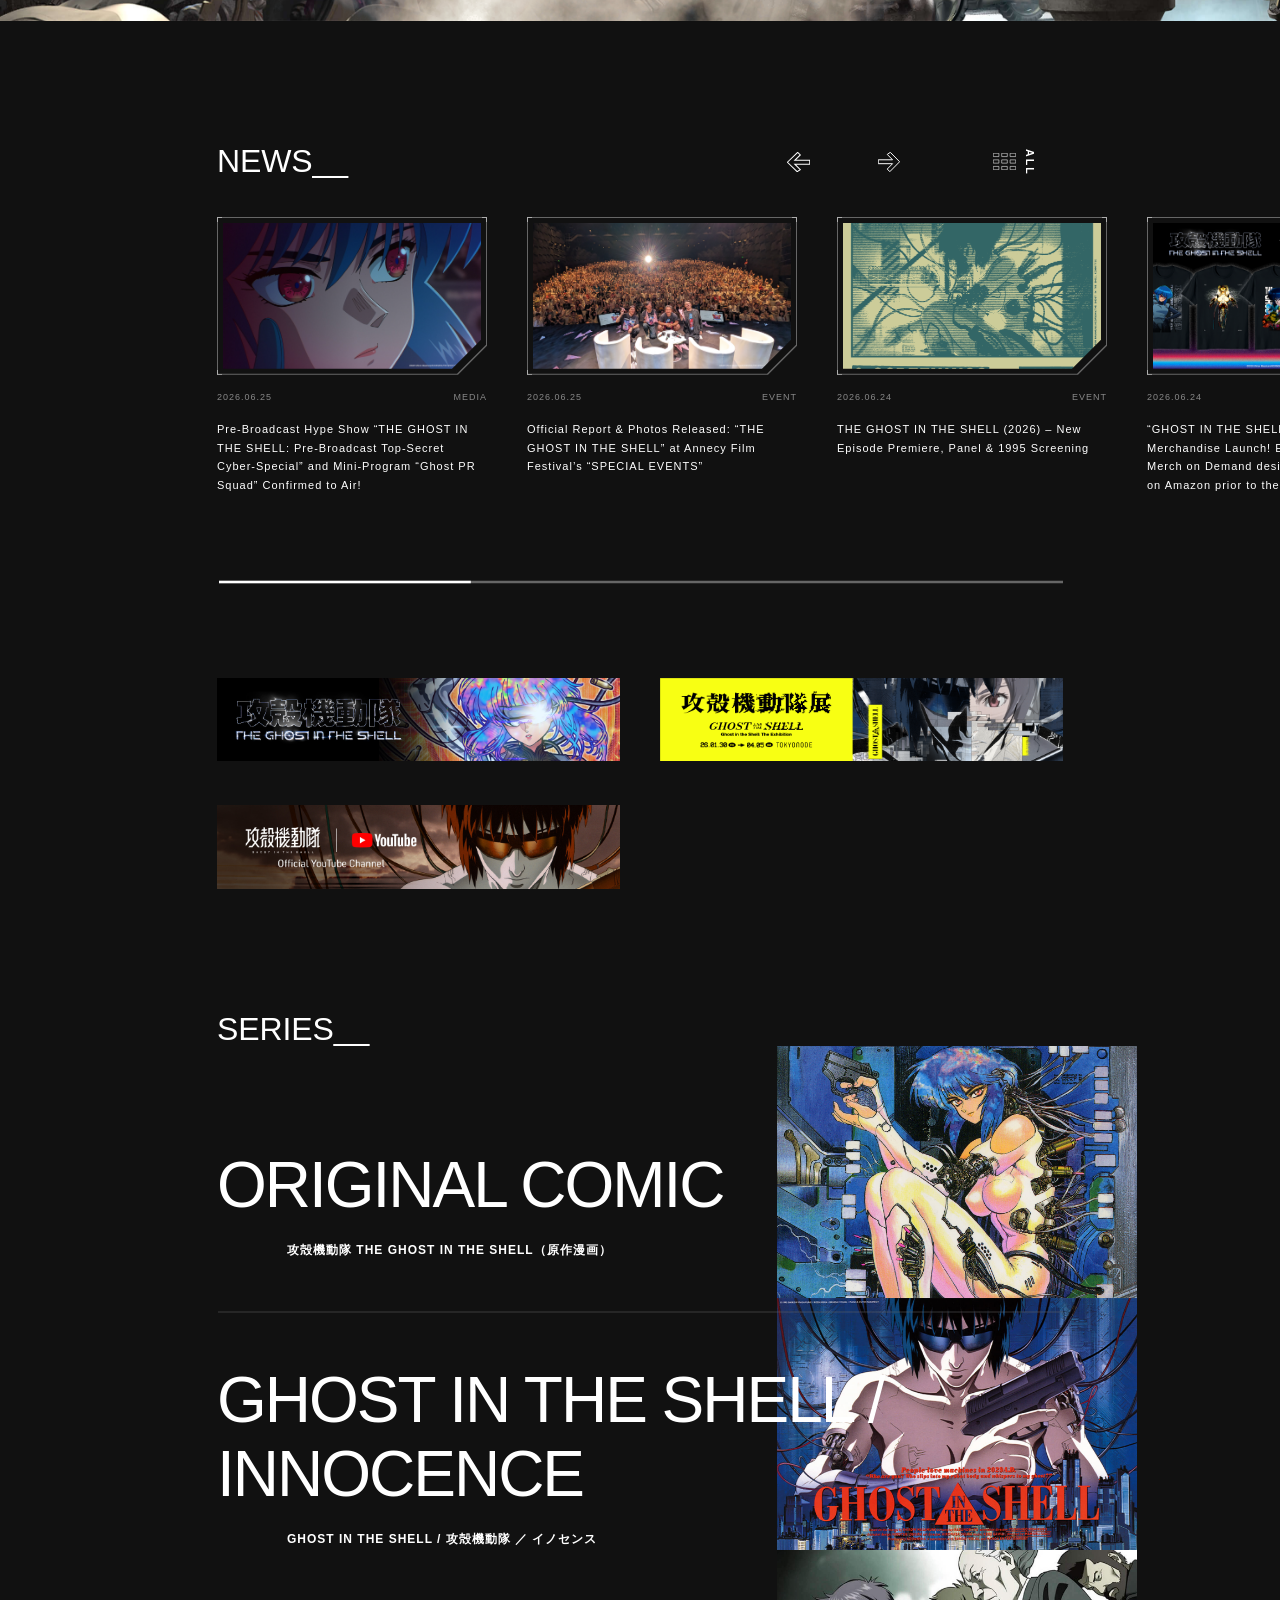
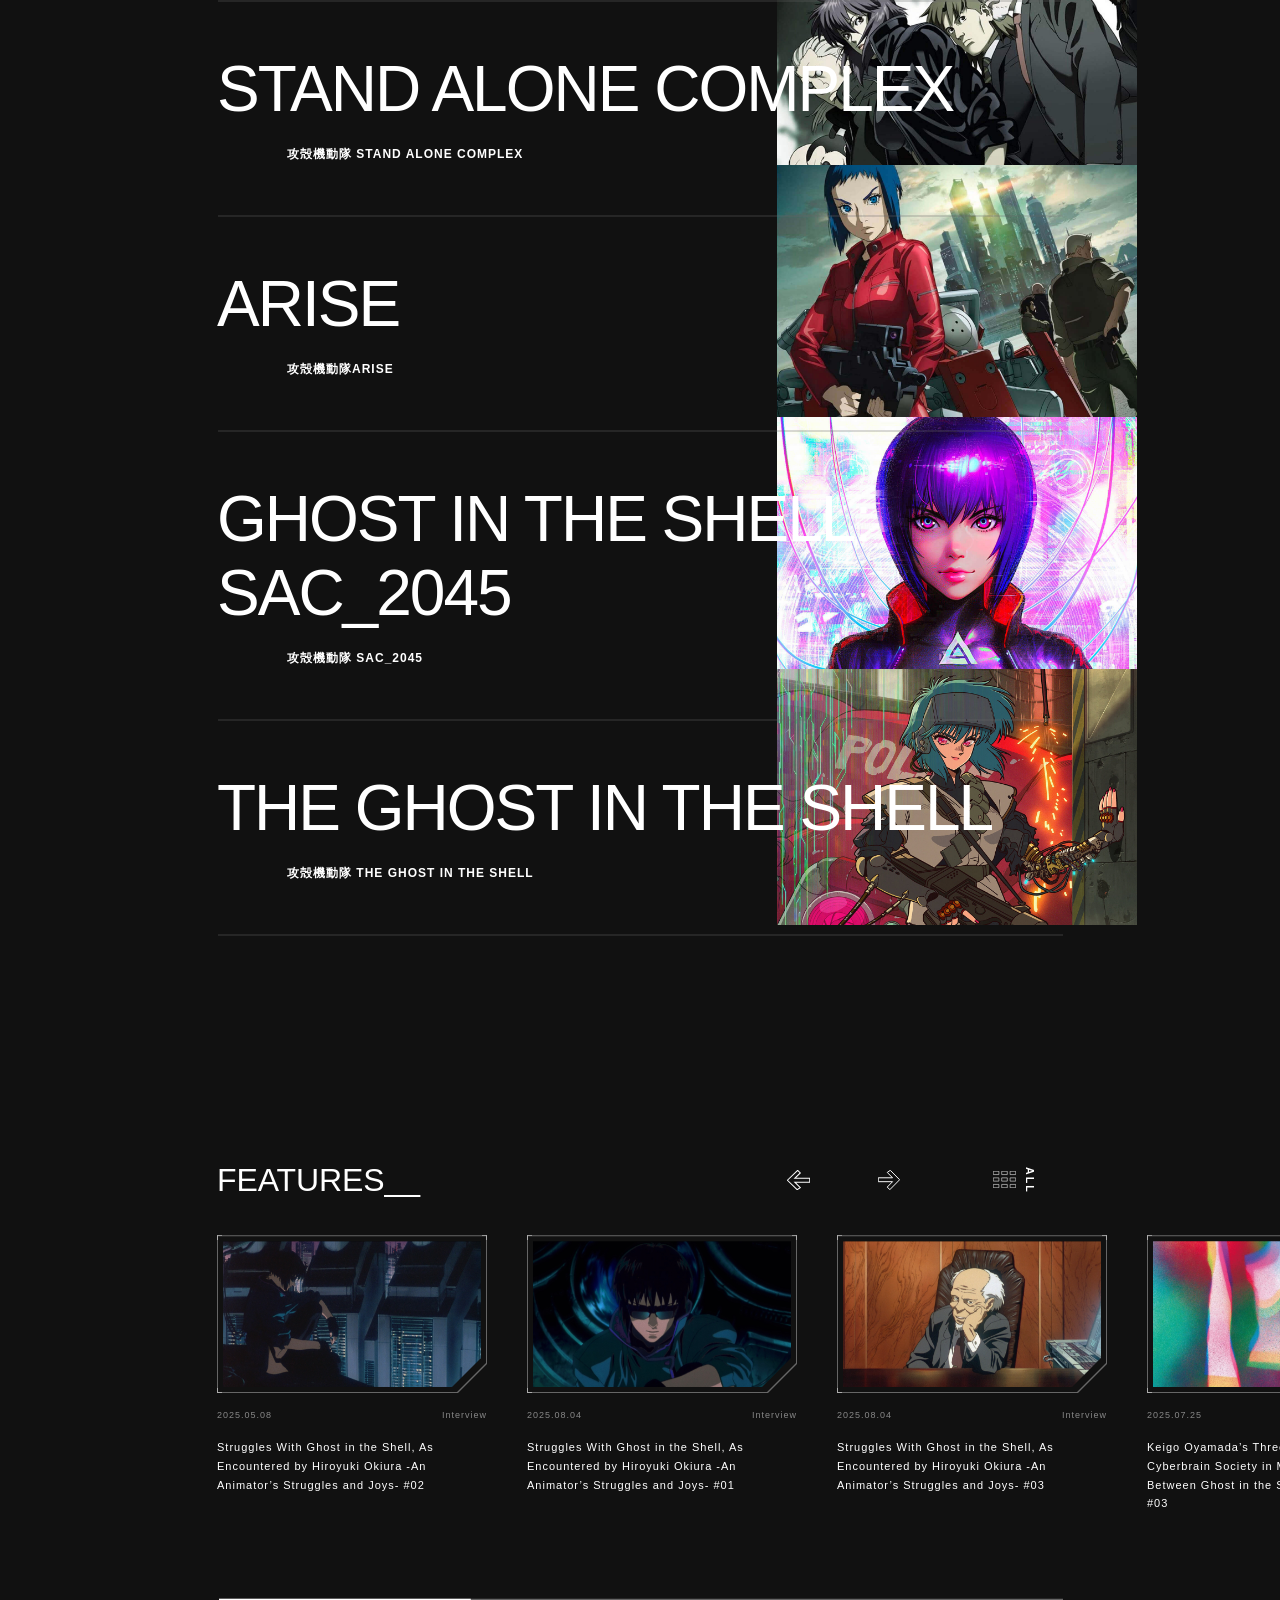
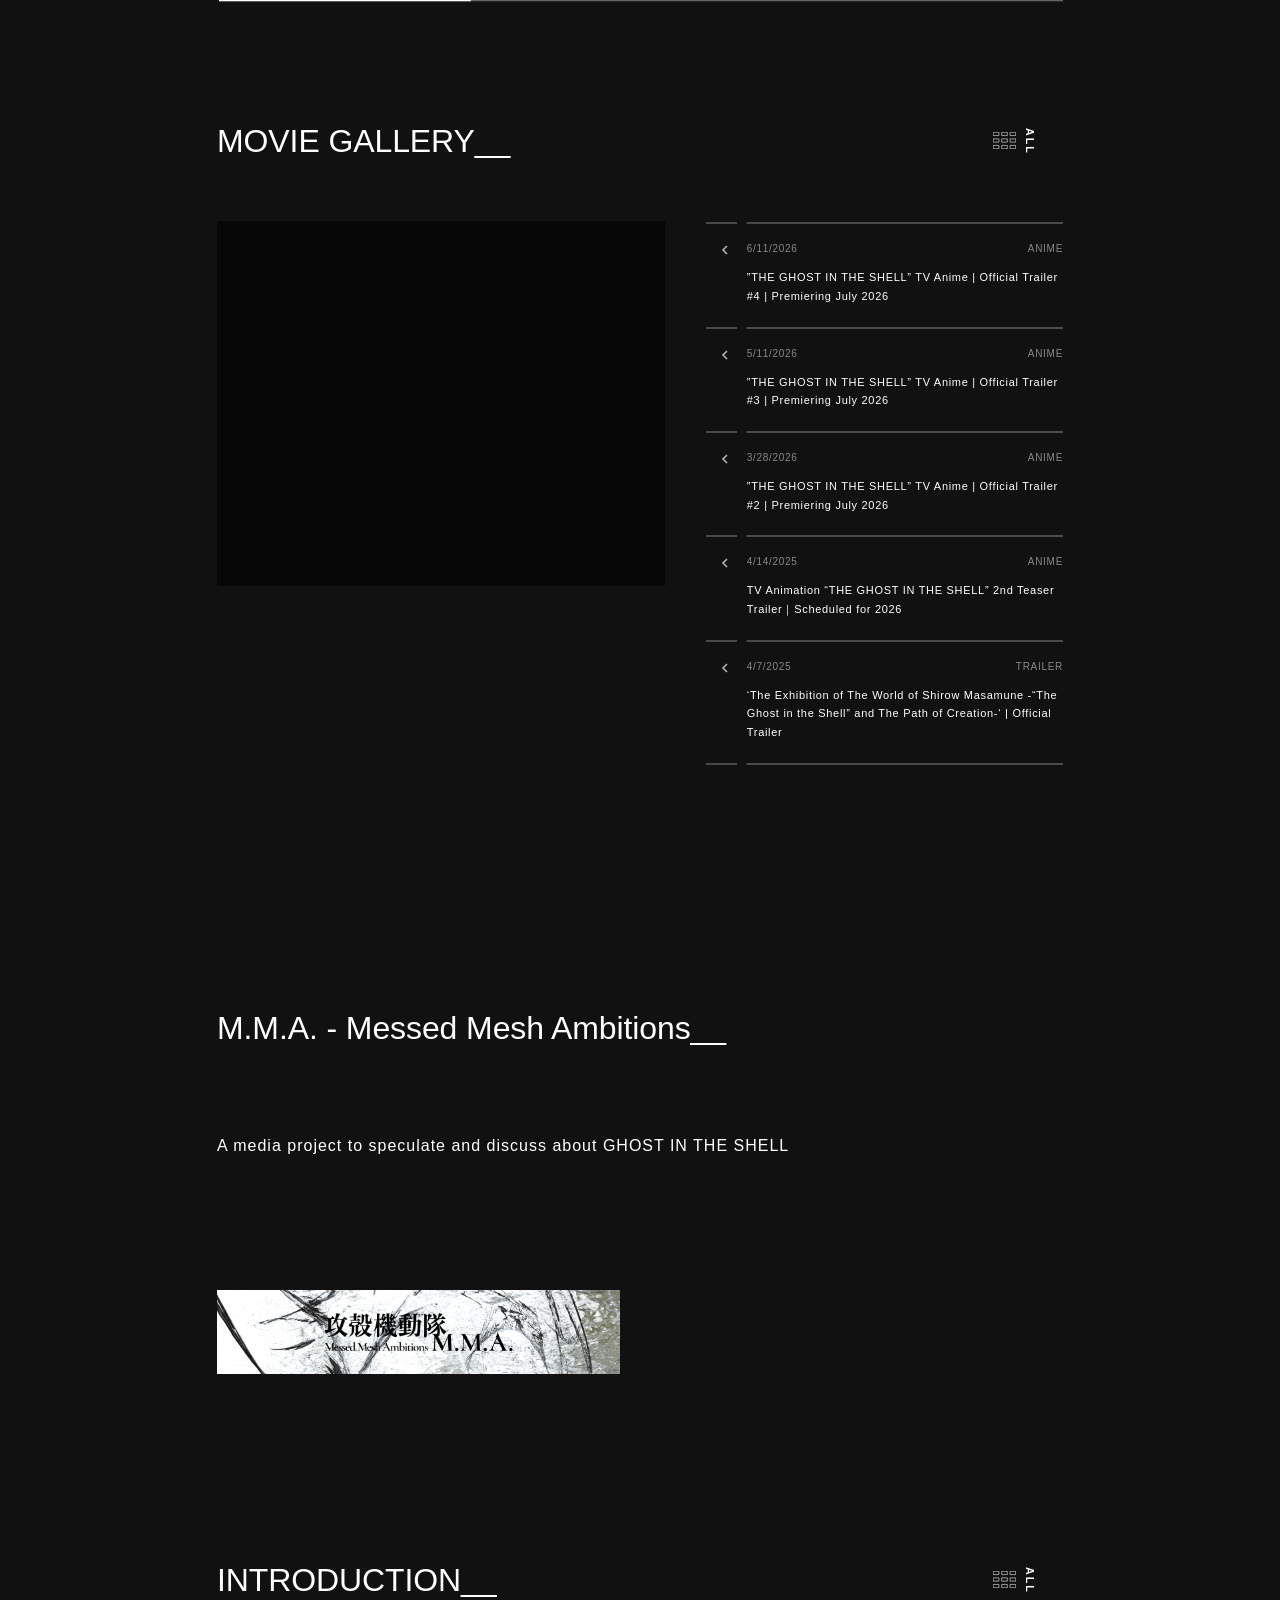
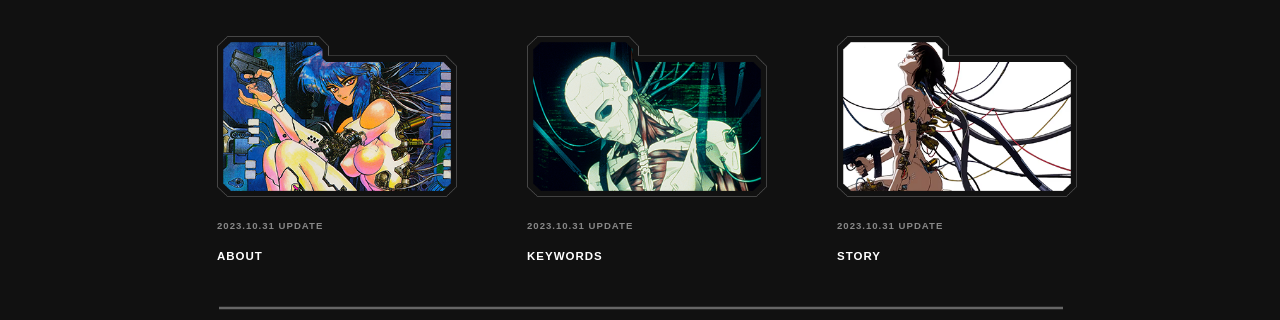
==== commit 3b22e7bc: "Add files via upload Improvements:  - "introducion" section without animation done - part of the c" ====
--- a/index.html
+++ b/index.html
@@ -30,10 +30,10 @@
             </div>
             <div class="menu">
                 <a href="#" class="menu_trigger">
-                    <svg width="24" height="16">
-                        <line x1="7.28" y1="0" x2="1.6" y2="16.8" stroke="white" stroke-width="2.4" />
-                        <line x1="13.2" y1="4" x2="8.8" y2="16.8" stroke="white" stroke-width="2.4" />
-                        <line x1="18.8" y1="8" x2="16" y2="16.8" stroke="white" stroke-width="2.4" />
+                    <svg width="30" height="27">
+                        <line x1="11" y1="6" x2="4" y2="27" stroke="white" stroke-width="3" />
+                        <line x1="18" y1="12" x2="13" y2="27" stroke="white" stroke-width="3" />
+                        <line x1="25" y1="18" x2="22" y2="27" stroke="white" stroke-width="3" />
                     </svg>
                 </a>
             </div>
@@ -649,6 +649,25 @@
                             <strong>ABOUT</strong>
                         </figcaption>
                     </figure>
+                    <figure class="introcard">
+                        <img src="images/top_intro3.png" alt="introducion Image">
+                        <figcaption class="introcardcaption">
+                            <small>2023.10.31 UPDATE</small>
+                            <strong>KEYWORDS</strong>
+                        </figcaption>
+                    </figure>
+                    <figure class="introcard">
+                        <img src="images/top_intro2.png" alt="introducion Image">
+                        <figcaption class="introcardcaption">
+                            <small>2023.10.31 UPDATE</small>
+                            <strong>STORY</strong>
+                        </figcaption>
+                    </figure>
+                </div>
+                <div class="progressbar">
+                    <svg width="100%" height="10px">
+                        <line class="progressone" x1="2" y1="2" x2="100%" y2="2"></line>
+                    </svg>
                 </div>
             </div>
         </div>
--- a/styles.css
+++ b/styles.css
@@ -16,7 +16,7 @@
     padding: 0;
     font-family: 'Arial', sans-serif;
     background-color: rgb(17, 17, 17);
-    min-height: 3000px;
+    min-height: 100vh;
     overflow-x: hidden;
 }
 
@@ -26,7 +26,7 @@
     top: 0;
     left: 0;
     width: 100%;
-    padding: 35.5px;
+    padding: 4vh;
     display: flex;
     justify-content: space-between;
     align-items: flex-start;
@@ -35,25 +35,22 @@
     .logo img {
         position: relative;
         display: block;
-        height: 10.5vh;
-        width: auto;
+        width: 11%;
     }
 
     .headbuttons {
         position: relative;
         display: flex;
-        gap: 35px;
-        padding: 13px 7.5px 0 0;
-        height: 5vh;
+        gap: 2.5vw;
+        height: auto;
+        margin: 2vh 1vw 0 0;
     }
 
     .language_switcher ul {
         position: relative;
         list-style: none;
-        margin: 0;
-        padding: 5px 0 0 0;
-        display: flex;
-        gap: 8px;
+        display: flex;
+        gap: 0.5vw;
         align-items: center;
         font-size: 1.1vh;
         color: rgb(129, 129, 129);
@@ -179,9 +176,10 @@
 .introducion {
     .introfolders {
         padding-top: 10px;
+        margin-bottom: -35px;
         display: flex;
         justify-content: flex-start;
-        gap: 40px;
+        gap: 160px;
         overflow-x: visible;
     }
 
